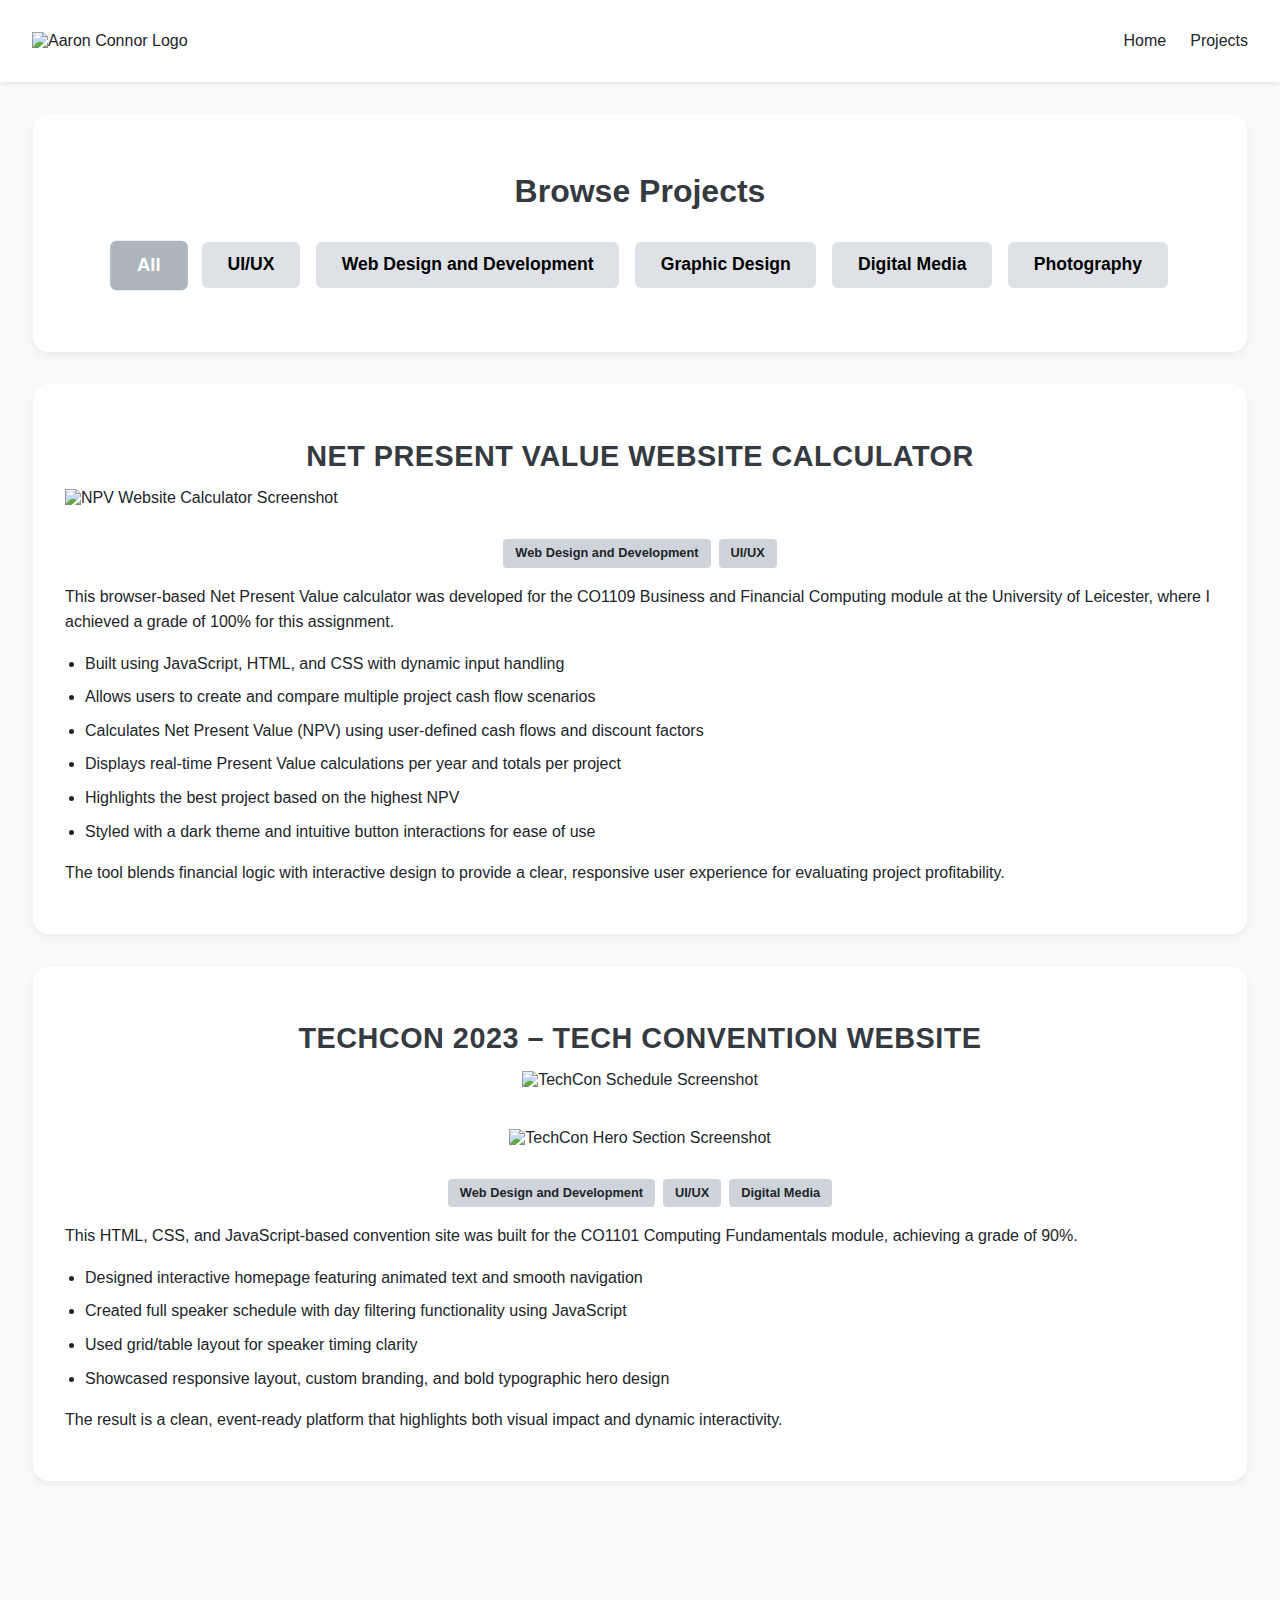
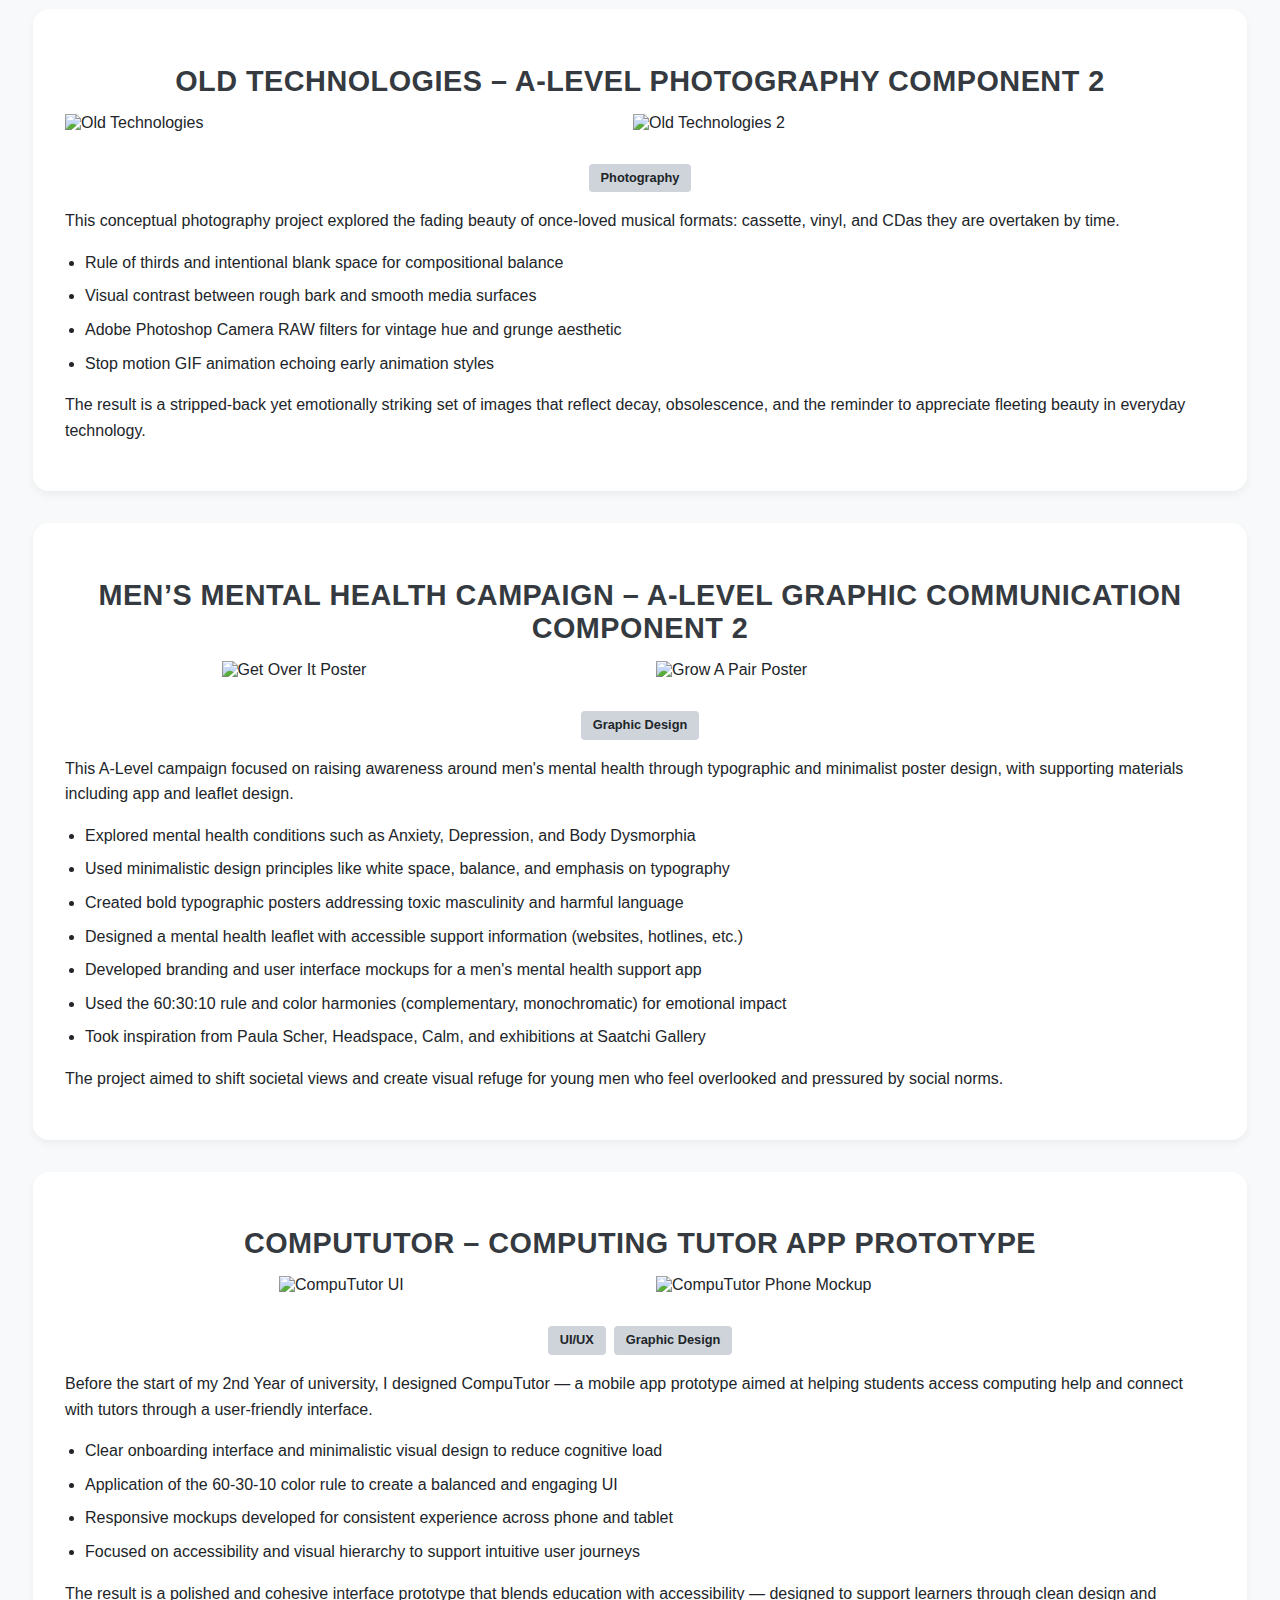
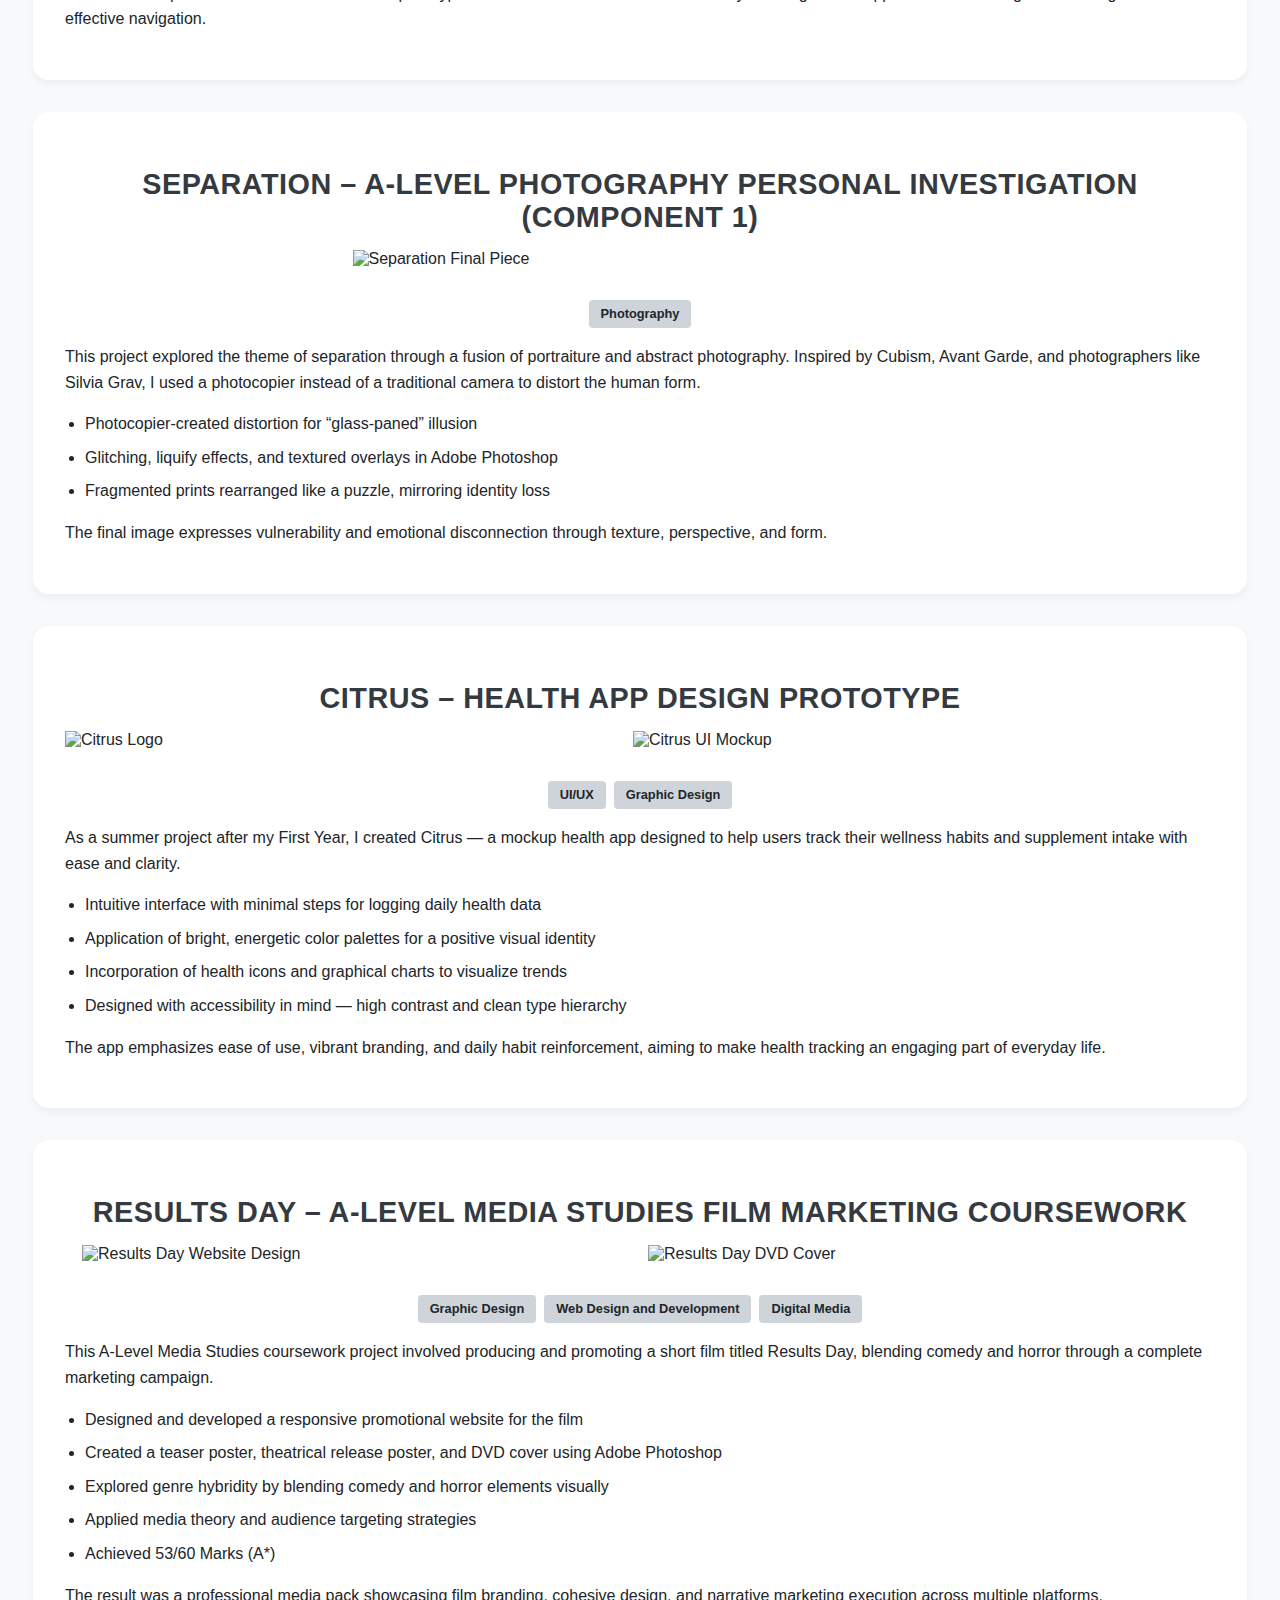
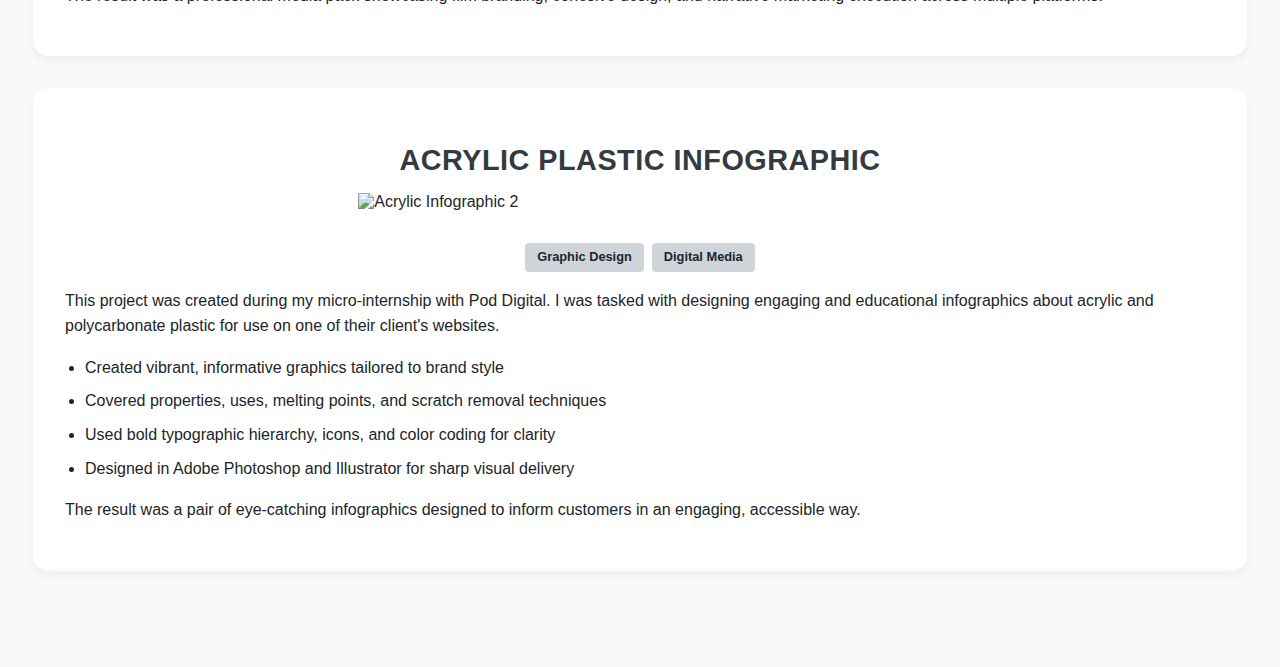
==== projects.html @ 47aaed9c "Add Portfolio Files" ====
<!DOCTYPE html>
<html lang="en">
<head>
  <meta charset="UTF-8" />
  <meta name="viewport" content="width=device-width, initial-scale=1.0"/>
  <title>Aaron Connor – Projects</title>
  <link rel="stylesheet" href="style.css" />
</head>
<body style="background-image: url('images/background.jpg'); background-size: cover; background-position: center;">
  <nav class="navbar">
    <div class="logo">
      <img src="images/AaronConnor.png" alt="Aaron Connor Logo" class="logo-img small" />
    </div>
    <ul class="nav-links">
      <li><a href="index.html">Home</a></li>
      <li><a href="projects.html">Projects</a></li>
    </ul>
  </nav>

  <!-- Filter Wrapper Box -->
<section class="section filter-box">
  <h2 class="filter-heading">Browse Projects</h2>
  <div class="filter-buttons">
    <button class="filter-btn active" data-filter="all">All</button>
    <button class="filter-btn" data-filter="uiux">UI/UX</button>
    <button class="filter-btn" data-filter="web">Web Design and Development</button>
    <button class="filter-btn" data-filter="graphic">Graphic Design</button>
    <button class="filter-btn" data-filter="digital">Digital Media</button>
    <button class="filter-btn" data-filter="photo">Photography</button>
  </div>
</section>


  <!-- Projects -->
  <div class="project-box web project-npv">
    <h2>Net Present Value Website Calculator</h2>
    <div class="project-images">
      <img src="images/NPVCalculator.png" alt="NPV Website Calculator Screenshot" class="img-left" />
    </div>
    <p class="project-tags">
      <span>Web Design and Development</span>
      <span>UI/UX</span>
    </p>
    <p>This browser-based Net Present Value calculator was developed for the CO1109 Business and Financial Computing module at the University of Leicester, where I achieved a grade of 100% for this assignment.</p>
    <ul>
      <li>Built using JavaScript, HTML, and CSS with dynamic input handling</li>
      <li>Allows users to create and compare multiple project cash flow scenarios</li>
      <li>Calculates Net Present Value (NPV) using user-defined cash flows and discount factors</li>
      <li>Displays real-time Present Value calculations per year and totals per project</li>
      <li>Highlights the best project based on the highest NPV</li>
      <li>Styled with a dark theme and intuitive button interactions for ease of use</li>
    </ul>
    <p>The tool blends financial logic with interactive design to provide a clear, responsive user experience for evaluating project profitability.</p>
  </div>

  <div class="project-box uiux web digital">
    <h2>TechCon 2023 – Tech Convention Website</h2>
    <div class="project-images project-techcon">
      <img src="images/TechConWeb.png" alt="TechCon Schedule Screenshot" />
      <img src="images/TechConWeb2.png" alt="TechCon Hero Section Screenshot" />
    </div>
    <p class="project-tags">
      <span>Web Design and Development</span>
      <span>UI/UX</span>
      <span>Digital Media</span>
    </p>
    <p>This HTML, CSS, and JavaScript-based convention site was built for the CO1101 Computing Fundamentals module, achieving a grade of 90%.</p>
    <ul>
      <li>Designed interactive homepage featuring animated text and smooth navigation</li>
      <li>Created full speaker schedule with day filtering functionality using JavaScript</li>
      <li>Used grid/table layout for speaker timing clarity</li>
      <li>Showcased responsive layout, custom branding, and bold typographic hero design</li>
    </ul>
    <p>The result is a clean, event-ready platform that highlights both visual impact and dynamic interactivity.</p>
  </div>
  
  
  <section class="section projects">
    <div class="project-box photo">
      <h2>Old Technologies – A-Level Photography Component 2</h2>
      <div class="project-images">
        <img src="images/Old Technologies.gif" alt="Old Technologies" />
        <img src="images/Old Technologies2.jpg" alt="Old Technologies 2" />
      </div>
      <p class="project-tags">
        <span>Photography</span>
      </p>
      <p>This conceptual photography project explored the fading beauty of once-loved musical formats: cassette, vinyl, and CDas they are overtaken by time.</p>
      <ul>
        <li>Rule of thirds and intentional blank space for compositional balance</li>
        <li>Visual contrast between rough bark and smooth media surfaces</li>
        <li>Adobe Photoshop Camera RAW filters for vintage hue and grunge aesthetic</li>
        <li>Stop motion GIF animation echoing early animation styles</li>
      </ul>
      <p>The result is a stripped-back yet emotionally striking set of images that reflect decay, obsolescence, and the reminder to appreciate fleeting beauty in everyday technology.</p>
    </div>

    <div class="project-box graphic">
      <h2>Men’s Mental Health Campaign – A-Level Graphic Communication Component 2</h2>
      <div class="project-images project-mentalhealth">
        <img src="images/GetOverIt.jpg" alt="Get Over It Poster" />
        <img src="images/GrowAPair.jpg" alt="Grow A Pair Poster" />
      </div>
      
      <p class="project-tags">
        <span>Graphic Design</span>
      </p>
      <p>This A-Level campaign focused on raising awareness around men's mental health through typographic and minimalist poster design, with supporting materials including app and leaflet design.</p>
      <ul>
        <li>Explored mental health conditions such as Anxiety, Depression, and Body Dysmorphia</li>
        <li>Used minimalistic design principles like white space, balance, and emphasis on typography</li>
        <li>Created bold typographic posters addressing toxic masculinity and harmful language</li>
        <li>Designed a mental health leaflet with accessible support information (websites, hotlines, etc.)</li>
        <li>Developed branding and user interface mockups for a men's mental health support app</li>
        <li>Used the 60:30:10 rule and color harmonies (complementary, monochromatic) for emotional impact</li>
        <li>Took inspiration from Paula Scher, Headspace, Calm, and exhibitions at Saatchi Gallery</li>
      </ul>
      <p>The project aimed to shift societal views and create visual refuge for young men who feel overlooked and pressured by social norms.</p>
    </div>    

    <div class="project-box uiux graphic">
      <h2>CompuTutor – Computing Tutor App Prototype</h2>
    
      <!-- Properly centered images -->
      <div class="project-images center-compututor">
        <img src="images/CompuTutor UI.jpg" alt="CompuTutor UI" />
        <img src="images/CompuTutor Phone Mockup.png" alt="CompuTutor Phone Mockup" />
      </div>
    
      <!-- Tags are correctly outside image wrapper -->
      <p class="project-tags">
        <span>UI/UX</span>
        <span>Graphic Design</span>
      </p>
    
      <p>Before the start of my 2nd Year of university, I designed CompuTutor — a mobile app prototype aimed at helping students access computing help and connect with tutors through a user-friendly interface.</p>
    
      <ul>
        <li>Clear onboarding interface and minimalistic visual design to reduce cognitive load</li>
        <li>Application of the 60-30-10 color rule to create a balanced and engaging UI</li>
        <li>Responsive mockups developed for consistent experience across phone and tablet</li>
        <li>Focused on accessibility and visual hierarchy to support intuitive user journeys</li>
      </ul>
    
      <p>The result is a polished and cohesive interface prototype that blends education with accessibility — designed to support learners through clean design and effective navigation.</p>
    </div>    
    
    
    
    <div class="project-box photo">
      <h2>Separation – A-Level Photography Personal Investigation (Component 1)</h2>
      <div class="project-images project-separation">
        <img src="images/Separation Final Piece.jpg" alt="Separation Final Piece" />
      </div>
      <p class="project-tags">
        <span>Photography</span>
      </p>
      <p>This project explored the theme of separation through a fusion of portraiture and abstract photography. Inspired by Cubism, Avant Garde, and photographers like Silvia Grav, I used a photocopier instead of a traditional camera to distort the human form.</p>
      <ul>
        <li>Photocopier-created distortion for “glass-paned” illusion</li>
        <li>Glitching, liquify effects, and textured overlays in Adobe Photoshop</li>
        <li>Fragmented prints rearranged like a puzzle, mirroring identity loss</li>
      </ul>
      <p>The final image expresses vulnerability and emotional disconnection through texture, perspective, and form.</p>
    </div>

    <div class="project-box uiux graphic project-citrus">
      <h2>Citrus – Health App Design Prototype</h2>
      <div class="project-images">
        <img src="images/Citrus Logo.jpg" alt="Citrus Logo" />
        <img src="images/Citrus UI Mockup.jpg" alt="Citrus UI Mockup" />
      </div>
      <p class="project-tags">
        <span>UI/UX</span>
        <span>Graphic Design</span>
      </p>
      <p>As a summer project after my First Year, I created Citrus — a mockup health app designed to help users track their wellness habits and supplement intake with ease and clarity.</p>
      <ul>
        <li>Intuitive interface with minimal steps for logging daily health data</li>
        <li>Application of bright, energetic color palettes for a positive visual identity</li>
        <li>Incorporation of health icons and graphical charts to visualize trends</li>
        <li>Designed with accessibility in mind — high contrast and clean type hierarchy</li>
      </ul>
      <p>The app emphasizes ease of use, vibrant branding, and daily habit reinforcement, aiming to make health tracking an engaging part of everyday life.</p>
    </div>
    <div class="project-box graphic digital web">
      <h2>Results Day – A-Level Media Studies Film Marketing Coursework</h2>
    
      <div class="project-images project-resultsday-stacked">
        <img src="images/ResultsDayWebsite.jpg" alt="Results Day Website Design" class="stacked-img" />
        <img src="images/ResultsDayDVDCover.png" alt="Results Day DVD Cover" class="stacked-img" />
      </div>
    
      <p class="project-tags">
        <span>Graphic Design</span>
        <span>Web Design and Development</span>
        <span>Digital Media</span>
      </p>
    
      <p>This A-Level Media Studies coursework project involved producing and promoting a short film titled Results Day, blending comedy and horror through a complete marketing campaign.</p>
      <ul>
        <li>Designed and developed a responsive promotional website for the film</li>
        <li>Created a teaser poster, theatrical release poster, and DVD cover using Adobe Photoshop</li>
        <li>Explored genre hybridity by blending comedy and horror elements visually</li>
        <li>Applied media theory and audience targeting strategies</li>
        <li>Achieved 53/60 Marks (A*)</li>
      </ul>
      <p>The result was a professional media pack showcasing film branding, cohesive design, and narrative marketing execution across multiple platforms.</p>
    </div>

    <div class="project-box graphic digital">
      <h2>Acrylic Plastic Infographic </h2>
      <div class="project-images project-acrylicinfographic">
        <img src="images/Infographic2.jpg" alt="Acrylic Infographic 2" />
      </div>
      <p class="project-tags">
        <span>Graphic Design</span>
        <span>Digital Media</span>
      </p>
      <p>This project was created during my micro-internship with Pod Digital. I was tasked with designing engaging and educational infographics about acrylic and polycarbonate plastic for use on one of their client's websites.</p>
      <ul>
        <li>Created vibrant, informative graphics tailored to brand style</li>
        <li>Covered properties, uses, melting points, and scratch removal techniques</li>
        <li>Used bold typographic hierarchy, icons, and color coding for clarity</li>
        <li>Designed in Adobe Photoshop and Illustrator for sharp visual delivery</li>
      </ul>
      <p>The result was a pair of eye-catching infographics designed to inform customers in an engaging, accessible way.</p>
    </div>
    
    
    
        
    

  <script>
    const buttons = document.querySelectorAll(".filter-btn");
    const projects = document.querySelectorAll(".project-box");

    buttons.forEach(btn => {
      btn.addEventListener("click", () => {
        const filter = btn.dataset.filter;

        buttons.forEach(b => b.classList.remove("active"));
        btn.classList.add("active");

        projects.forEach(proj => {
          if (filter === "all" || proj.classList.contains(filter)) {
            proj.style.display = "block";
          } else {
            proj.style.display = "none";
          }
        });
      });
    });
  </script>
</body>
</html>
---- style.css ----
/* ========================
   Global & Navbar Styling
======================== */
body {
  margin: 0;
  font-family: Arial, sans-serif;
  color: #212529;
  background-color: #F8F9FA;
  background-repeat: no-repeat;
  background-size: cover;
  background-attachment: fixed;
}

.navbar {
  display: flex;
  justify-content: space-between;
  align-items: center;
  padding: 1rem 2rem;
  background: #ffffff;
  box-shadow: 0 1px 5px rgba(0, 0, 0, 0.1);
}

.logo-img.small {
  height: 25px;
  width: auto;
}

.nav-links {
  list-style: none;
  display: flex;
  gap: 1.5rem;
}

.nav-links a {
  text-decoration: none;
  color: #212529;
  font-weight: 500;
}

.nav-links .linkedin-button.nav-btn {
  background-color: #0077b5;
  color: #fff;
  padding: 0.3rem 0.75rem;
  border-radius: 6px;
  font-size: 0.9rem;
  transition: background-color 0.3s;
}

.nav-links .linkedin-button.nav-btn:hover {
  background-color: #005983;
}

/* ========================
   Intro Section
======================== */
.section {
  padding: 4rem 2rem;
}

.intro-wrapper {
  display: flex;
  justify-content: center;
  align-items: center;
  padding: 2rem;
}

.intro-box {
  background-color: rgba(255, 255, 255, 0.95);
  padding: 2rem;
  border-radius: 1rem;
  max-width: 1100px;
  width: 100%;
  box-shadow: 0 4px 8px rgba(0, 0, 0, 0.1);
}

.intro-grid {
  display: flex;
  flex-wrap: wrap;
  gap: 2rem;
  align-items: flex-start;
  justify-content: space-between;
  text-align: left;
}

.intro-text {
  flex: 1 1 40%;
  align-self: flex-start;
}

.intro-text.left-align {
  text-align: left;
}

.name-highlight {
  font-size: 3.5rem;
  font-weight: 800;
  color: #343A40;
  margin-top: 0;
  margin-bottom: 0.5rem;
}

.tagline {
  font-size: 1rem;
  color: #495057;
  font-weight: 500;
}

.intro-photo {
  flex: 1 1 45%;
  text-align: center;
}

.profile-pic.large {
  width: 150px;
  height: 150px;
  border-radius: 50%;
  object-fit: cover;
  border: 4px solid #343A40;
  margin-bottom: 1rem;
}

.intro-photo h3 {
  font-size: 1.5rem;
  margin: 1rem 0 0.5rem;
  color: #212529;
}

.intro-photo p {
  font-size: 1rem;
  line-height: 1.6;
  color: #212529;
}

.linkedin-button {
  display: inline-block;
  margin-top: 1rem;
  background-color: #0077b5;
  color: #fff;
  padding: 0.5rem 1.25rem;
  text-decoration: none;
  border-radius: 6px;
  font-weight: bold;
  transition: background-color 0.3s;
}

.linkedin-button:hover {
  background-color: #005983;
}

/* ========================
   Expertise Section
======================== */
.expertise h3 {
  font-size: 2rem;
  font-weight: 700;
  margin-bottom: 2.5rem;
  color: #343A40;
  text-align: center;
}

.expertise-grid.static {
  display: flex;
  flex-wrap: wrap;
  justify-content: center;
  gap: 1.5rem;
}

.expertise-card {
  background-color: #E9ECEF;
  padding: 1.5rem 2rem;
  border-radius: 1rem;
  text-align: center;
  width: 260px;
  box-shadow: 0 4px 8px rgba(33, 37, 41, 0.05);
  transition: transform 0.3s ease, box-shadow 0.3s ease;
}

.expertise-card:hover {
  transform: translateY(-5px);
  box-shadow: 0 8px 16px rgba(33, 37, 41, 0.12);
}

.expertise-card h4 {
  font-size: 1.3rem;
  font-weight: 700;
  margin-bottom: 0.75rem;
  color: #212529;
}

.expertise-card p {
  font-size: 0.95rem;
  color: #495057;
  line-height: 1.5;
}

/* ========================
   Projects + Filters
======================== */
.filter-buttons {
  display: flex;
  justify-content: center; /* center horizontally */
  align-items: center;
  flex-wrap: wrap;
  gap: 1rem;
  margin: 2rem auto; /* center with margin */
  text-align: center;
}

.filter-btn {
  background-color: #DEE2E6;
  border: none;
  padding: 0.8rem 1.6rem;     /* increased padding for larger buttons */
  border-radius: 6px;
  font-weight: 700;           /* made bolder */
  font-size: 1.1rem;          /* made text larger */
  cursor: pointer;
  transition: background-color 0.3s ease, transform 0.2s ease;
}

.filter-btn:hover,
.filter-btn.active {
  background-color: #ADB5BD;
  color: white;
  transform: scale(1.05);    /* optional: slight zoom on hover */
}

.project-box {
  background: rgba(255, 255, 255, 0.95);
  padding: 2rem;
  border-radius: 1rem;
  margin-bottom: 3rem;
  box-shadow: 0 4px 8px rgba(0, 0, 0, 0.05);
}

.project-box h2 {
  font-size: 1.5rem;
  margin-bottom: 1rem;
  color: #343A40;
}

.project-images {
  display: flex;
  flex-wrap: wrap;
  gap: 1rem;
  margin-bottom: 1rem;
}

.project-images img {
  max-width: 100%;
  width: 48%;
  height: auto;
  border-radius: 0.5rem;
  object-fit: cover;
}

.project-box p,
.project-box ul {
  font-size: 1rem;
  line-height: 1.6;
  color: #212529;
}

.project-box ul {
  padding-left: 1.25rem;
}

.project-box ul li {
  margin-bottom: 0.5rem;
}

.project-tags {
  margin-top: 1rem;
  display: flex;
  gap: 0.5rem;
  flex-wrap: wrap;
}

.project-tags span {
  background-color: #CED4DA;
  color: #212529;
  padding: 0.25rem 0.75rem;
  font-size: 0.8rem;
  border-radius: 4px;
  font-weight: 600;
}

/* ========================
   Project-Specific Image Layouts
======================== */

.project-box {
  background: rgba(255, 255, 255, 0.95);
  padding: 2rem;
  border-radius: 1rem;
  margin: 2rem auto;
  max-width: 1150px; /* slightly wider than index */
  box-shadow: 0 4px 8px rgba(0, 0, 0, 0.05);
}

.project-box h2 {
  font-size: 1.8rem;
  margin-bottom: 1rem;
  color: #343A40;
  text-transform: uppercase;
  font-weight: 800;
  letter-spacing: 0.5px;
}

.project-images img {
  border-radius: 0;
  object-fit: cover;
  margin-bottom: 1rem;
  transition: transform 0.3s ease;
}

.project-images img:hover {
  transform: scale(1.02);
}

.project-oldtech img {
  width: 48%;
  max-height: 200px;
}

.project-compututor img {
  width: 30%;
  max-height: 700px;
}

.project-separation img {
  width: 60%;
  max-height: 320px;
  display: block;
  margin: 0 auto;
}

.project-citrus img {
  width: 48%;
  max-height: 320px;
}

/* Responsive adjustments */
@media (max-width: 768px) {
  .project-oldtech img,
  .project-compututor img,
  .project-citrus img {
    width: 100%;
    max-height: none;
  }

  .project-separation img {
    width: 90%;
  }
}
.website-img {
  width: 32%;
  max-height: 240px;
  object-fit: cover;
}
.project-mentalhealth img {
  width: 35%;
  max-height: 650px;
}
.project-npv img {
  width:150%;
  max-height: 650px;
  object-fit: contain;
}
.project-separation {
  display: flex;
  flex-direction: column;
  align-items: center;
  justify-content: center;
}

.project-separation img {
  width: 50%;
  max-height: 500px;
  object-fit: cover;
  border-radius: 0rem;
  margin: 0 auto 1rem auto;
  display: block;
}

.project-techcon {
  display: flex;
  flex-direction: column;
  align-items: center;
  gap: 1.5rem;
  text-align: center;
}

.project-techcon img {
  max-width: 100%;
  width: auto;
  max-height: 320px;
  object-fit: contain;
  border-radius: 0rem;
  transition: transform 0.3s ease;
}

.project-techcon img:hover {
  transform: scale(1.02);
}
.project-mentalhealth {
  display: flex;
  justify-content: center;
  gap: 2rem;
  flex-wrap: wrap;
  margin-bottom: 1rem;
}

.project-mentalhealth img {
  width: 35%;
  max-height: 650px;
  object-fit: cover;
  border-radius: 0;
  transition: transform 0.3s ease;
}

.project-mentalhealth img:hover {
  transform: scale(1.02);
}
.project-compututor {
  display: flex;
  justify-content: center;
  gap: 2rem;
  flex-wrap: wrap;
  margin-bottom: 1rem;
}

.project-compututor img {
  width: 30%;
  max-height: 700px;
  object-fit: cover;
  border-radius: 0;
  transition: transform 0.3s ease;
}

.project-compututor img:hover {
  transform: scale(1.02);
}
.project-tags {
  display: flex;
  gap: 0.5rem;
  flex-wrap: wrap;
  margin-top: 1rem;
  justify-content: center;
}
.project-images.center-images {
  display: flex;
  justify-content: center;
  flex-wrap: wrap;
  gap: 1rem;
}
.center-compututor {
  display: flex;
  justify-content: center;
  align-items: flex-start;
  gap: 2rem;
  flex-wrap: wrap;
  margin-bottom: 1rem;
}

.center-compututor img {
  width: 30%;
  max-height: 700px;
  object-fit: cover;
  border-radius: 0;
  transition: transform 0.3s ease;
}

.center-compututor img:hover {
  transform: scale(1.02);
}
h2 {
  text-align: center;
  .project-resultsday-split {
    display: flex;
    justify-content: center;
    align-items: flex-start;
    flex-wrap: wrap;
    gap: 2rem;
    margin-bottom: 2rem;
  }
  
  .project-resultsday-final {
    display: flex;
    justify-content: center;
    align-items: flex-start;
    gap: 2rem;
    flex-wrap: wrap;
    margin-bottom: 2rem;
  }
  
  .project-resultsday-final .left-wrapper {
    display: flex;
    flex-direction: column;
    gap: 1rem;
    max-width: 500px;
  }
  
  .project-resultsday-final .right-wrapper img {
    max-width: 320px;
    height: auto;
  }
  
  .project-resultsday-final img {
    width: 100%;
    height: auto;
    object-fit: cover;
    border-radius: 0;
    transition: transform 0.3s ease;
  }
  
  .project-resultsday-final img:hover {
    transform: scale(1.02);
  }
  
  @media (max-width: 768px) {
    .project-resultsday-final {
      flex-direction: column;
      align-items: center;
    }
  
    .project-resultsday-final .left-wrapper,
    .project-resultsday-final .right-wrapper img {
      max-width: 90%;
    }
  }
}  
.project-resultsday-stacked {
  display: flex;
  justify-content: center;
  align-items: flex-start;
  flex-wrap: wrap;
  gap: 1rem;
  margin-bottom: 1rem;
}

.project-resultsday-stacked img {
  width: 100%;
  max-width: 550px;   /* Adjust this to make it smaller or larger */
  height: auto;
  object-fit: contain;
  border-radius: 0;
  transition: transform 0.3s ease;
}

.project-resultsday-stacked img:hover {
  transform: scale(1.02);
}

@media (max-width: 768px) {
  .project-resultsday-stacked img {
    max-width: 100%;
  }
}
.project-acrylicinfographic {
  display: flex;
  justify-content: center;
  gap: 2rem;
  flex-wrap: wrap;
  margin-bottom: 1rem;
}

.project-acrylicinfographic img {
  width: 48%;
  max-height: 500px;
  object-fit: contain;
  border-radius: 0;
  transition: transform 0.3s ease;
}

.project-acrylicinfographic img:hover {
  transform: scale(1.02);
}
.project-acrylicinfographic {
  display: flex;
  justify-content: center;
  align-items: flex-start;
  gap: 1.5rem;
  flex-wrap: nowrap; /* prevent stacking and whitespace */
  margin-bottom: 1rem;
}
.project-acrylicinfographic {
  display: flex;
  justify-content: center;
  align-items: flex-start;
  gap: 0.5rem; /* Tighten the space between them */
  flex-wrap: wrap;
  margin-bottom: 1rem;
}

.project-acrylicinfographic img {
  width: 49%; /* Slightly wider to fill space without wrapping */
  max-height: 600px;
  object-fit: contain;
  border-radius: 0;
  transition: transform 0.3s ease;
}
.filter-heading {
  text-align: center;
  font-size: 1.8rem;
  font-weight: 800;
  margin-bottom: 1rem;
  color: #343A40;
}
/* White box around filter heading + buttons */
.filter-box {
  background: rgba(255, 255, 255, 0.95);
  padding: 2rem;
  border-radius: 1rem;
  margin: 2rem auto;
  max-width: 1150px;
  box-shadow: 0 4px 8px rgba(0, 0, 0, 0.05);
  text-align: center;
}

.filter-heading {
  font-size: 2rem;
  font-weight: 800;
  color: #343A40;
  margin-bottom: 1.5rem;
}
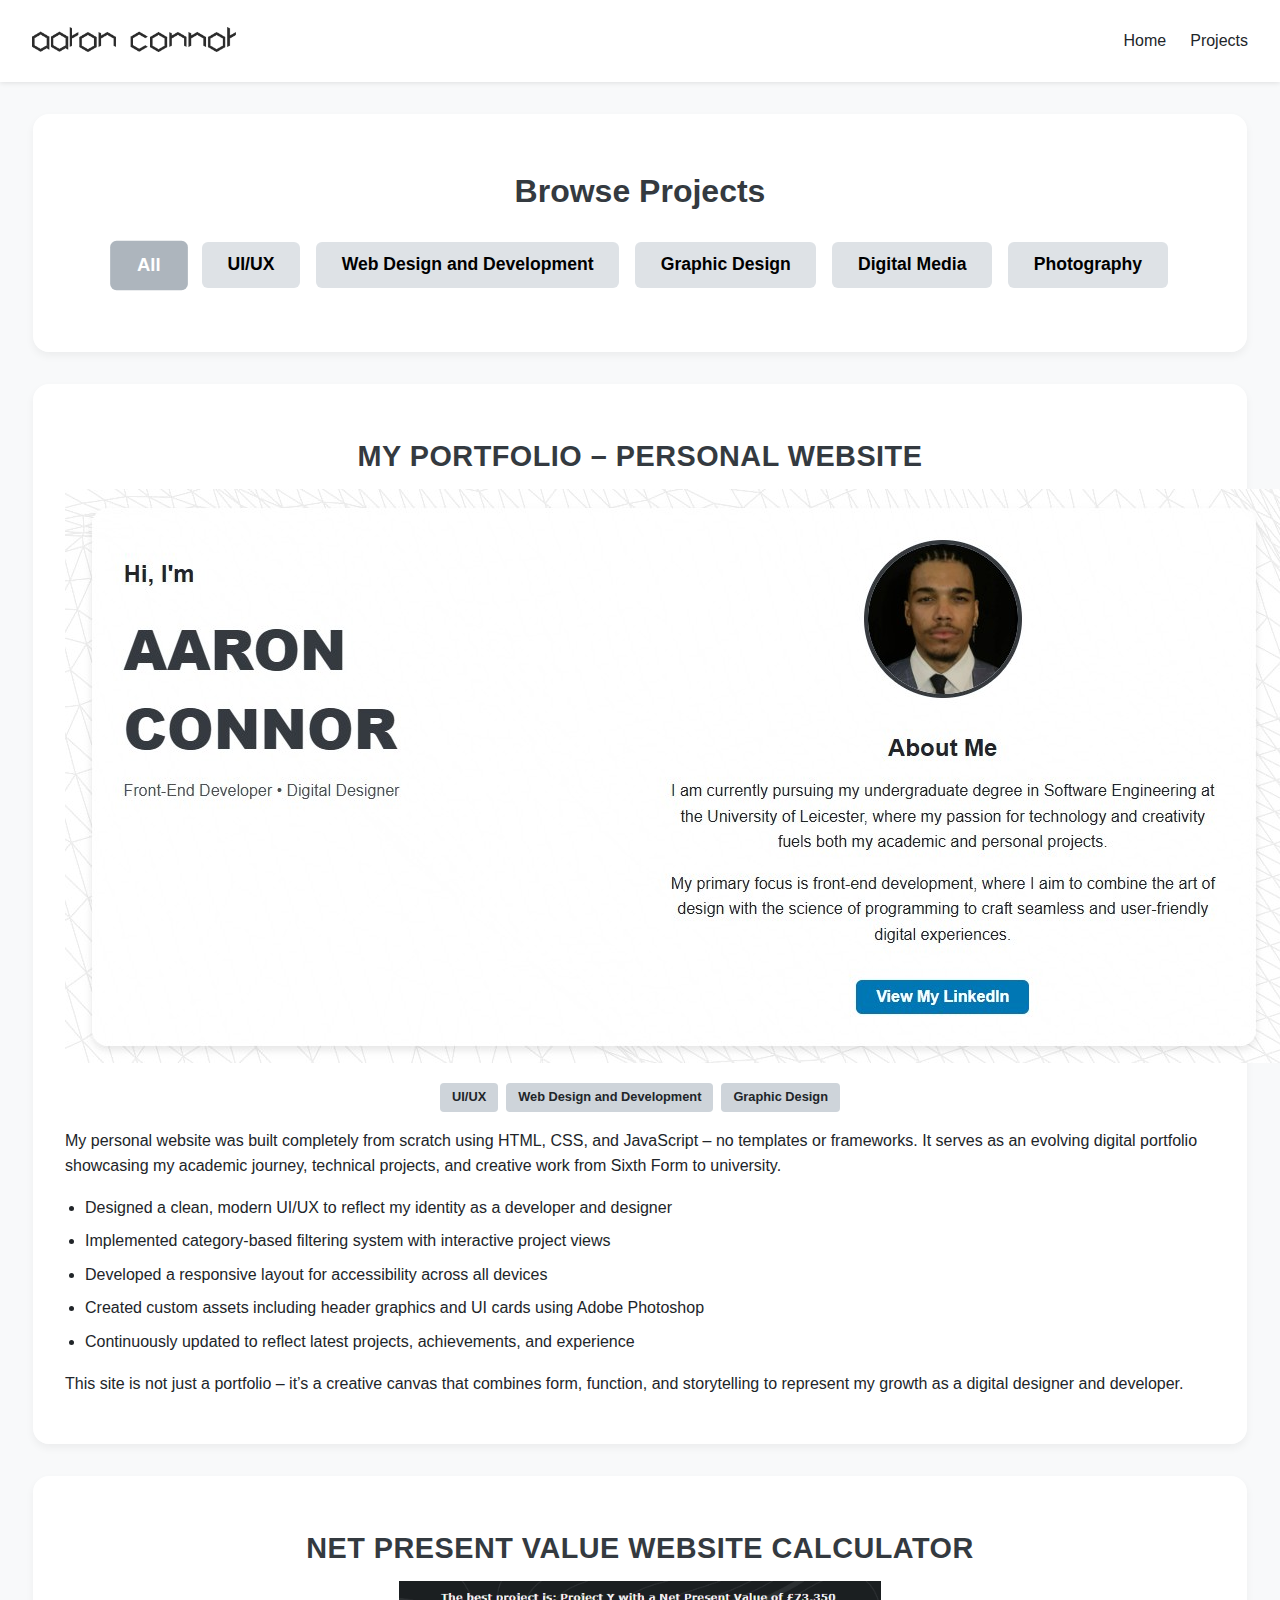
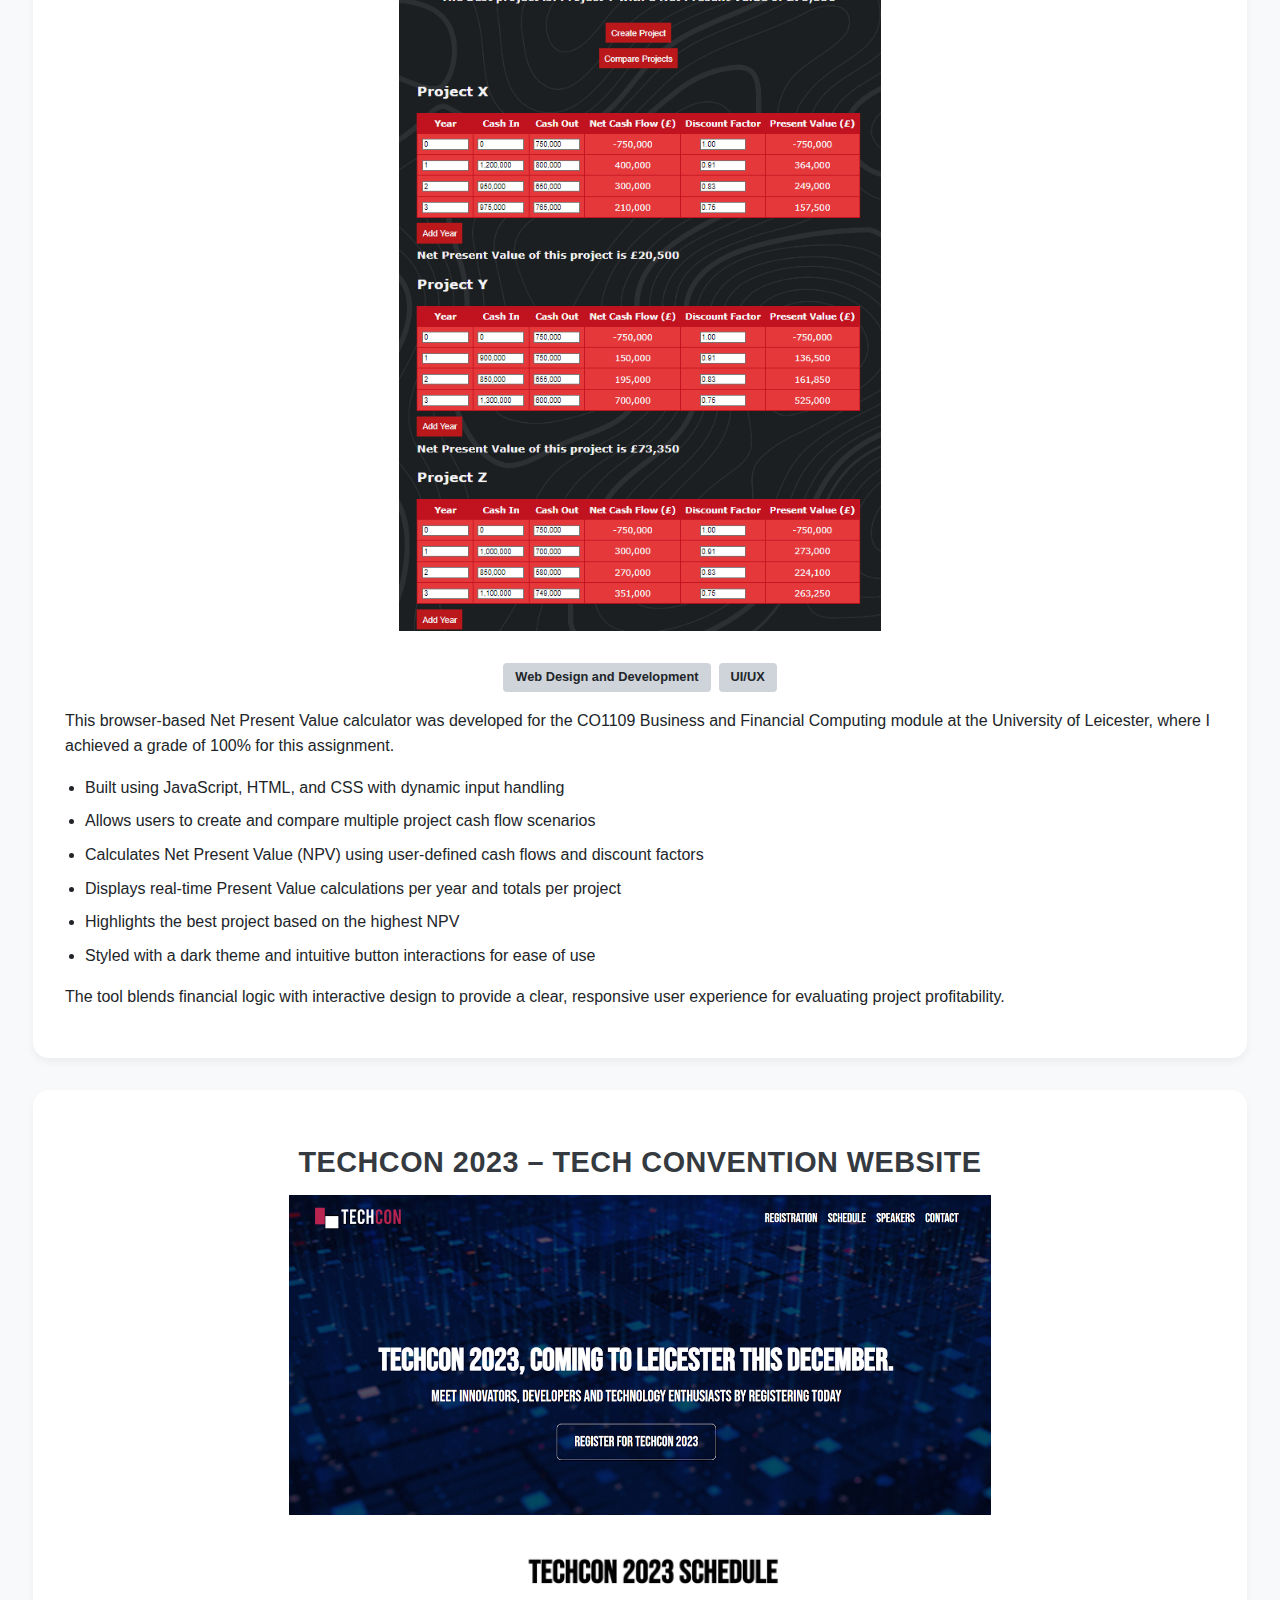
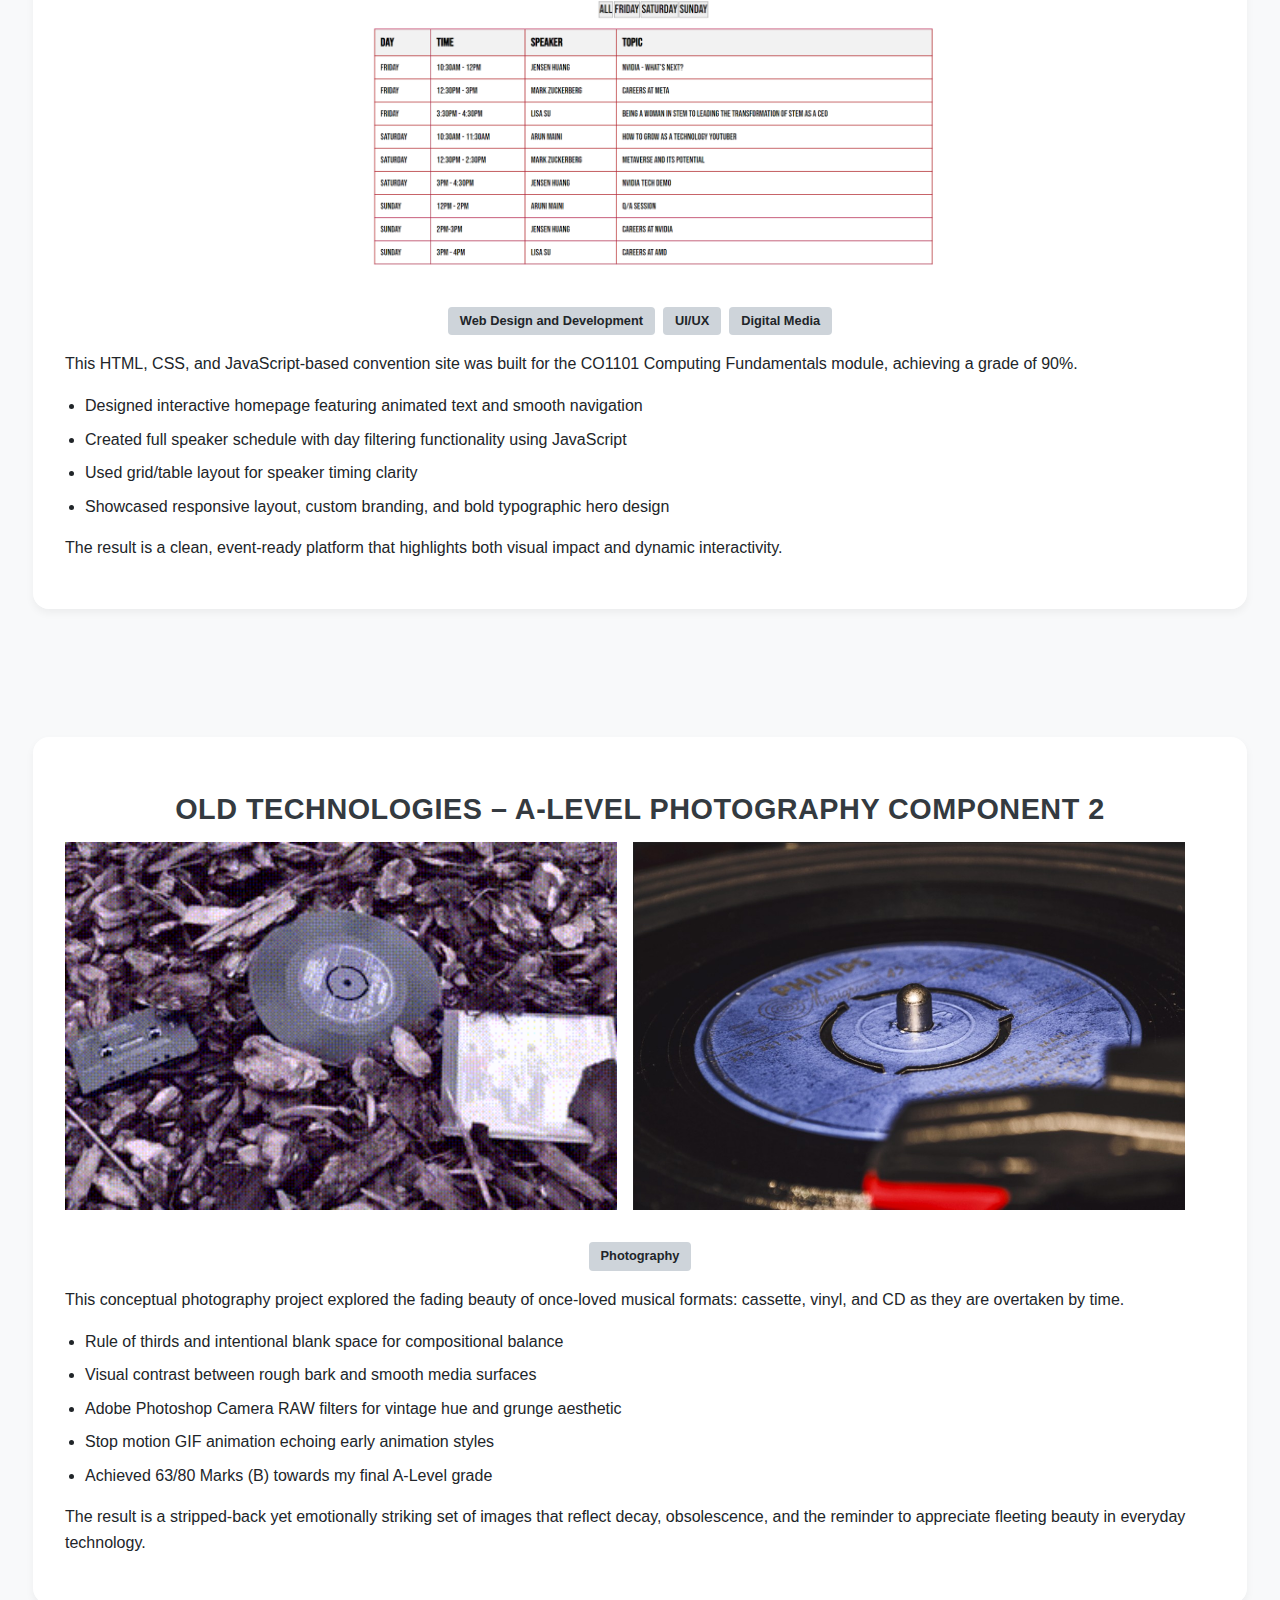
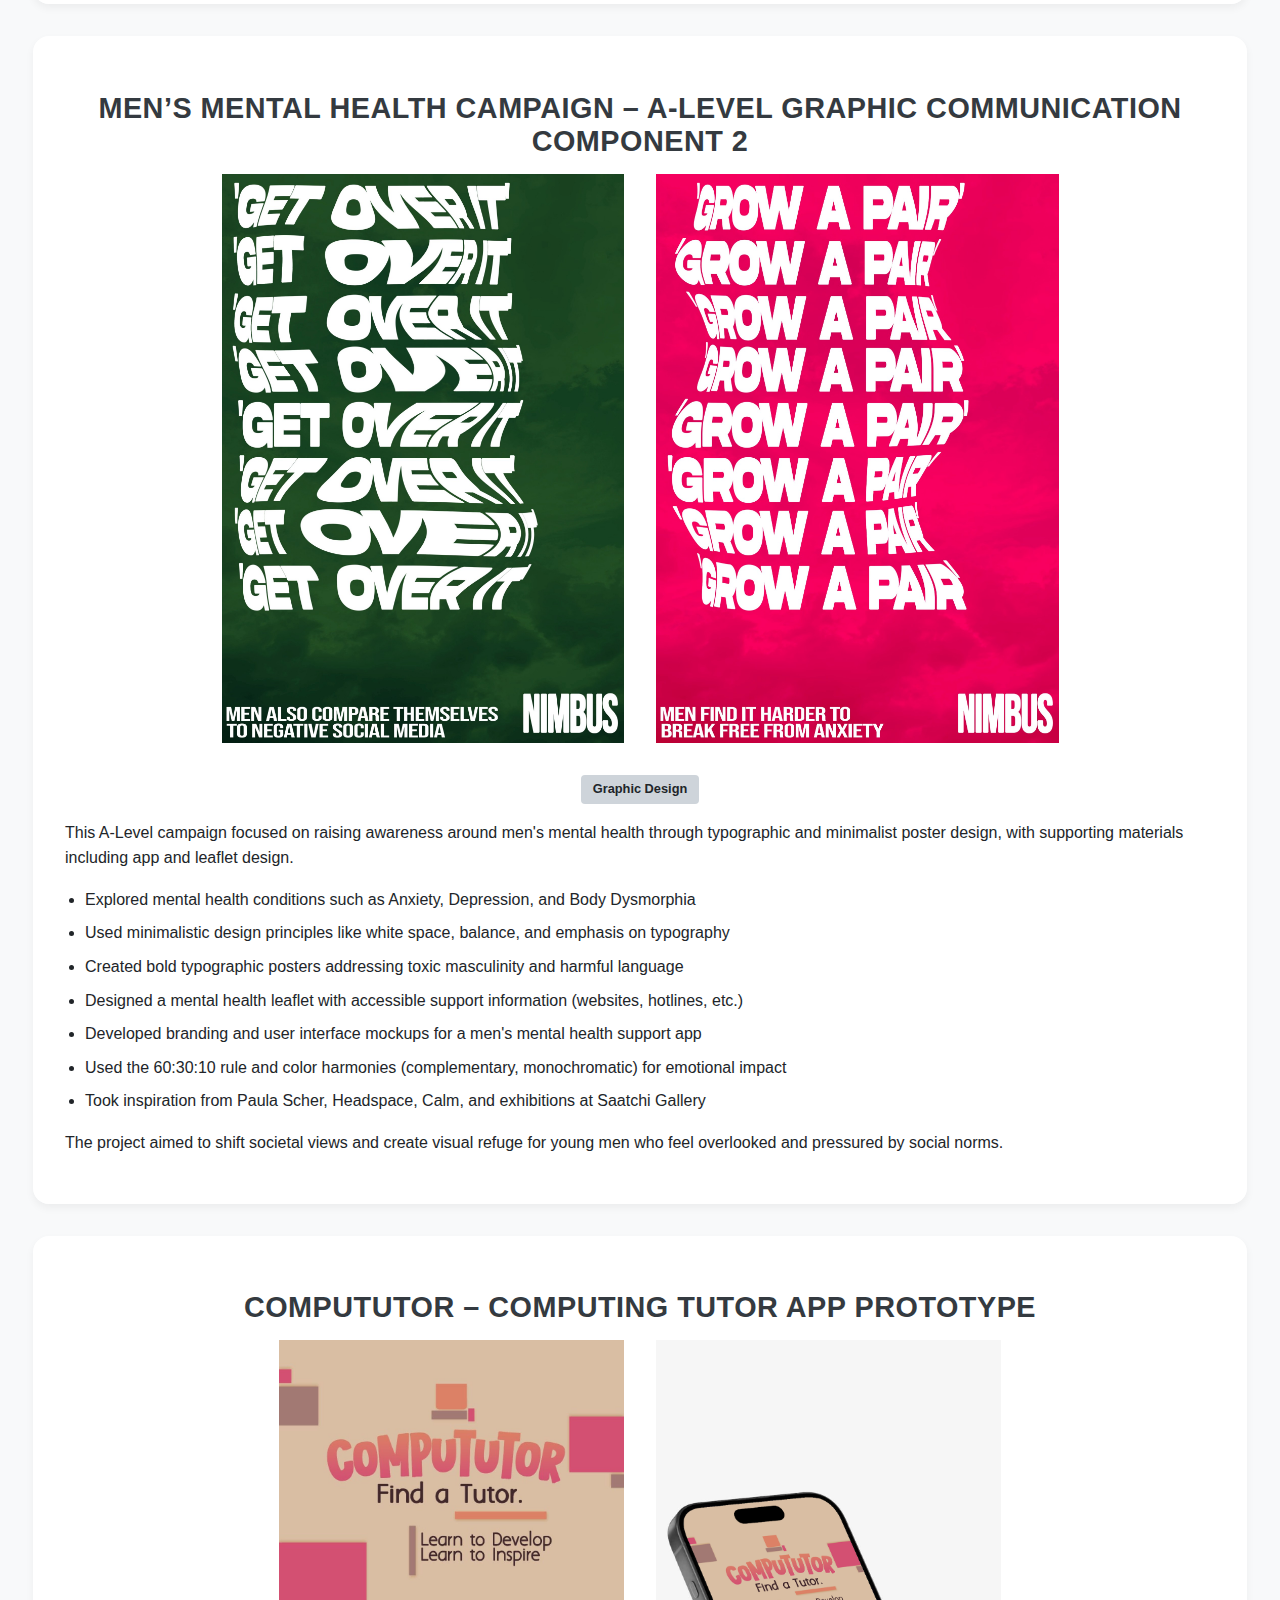
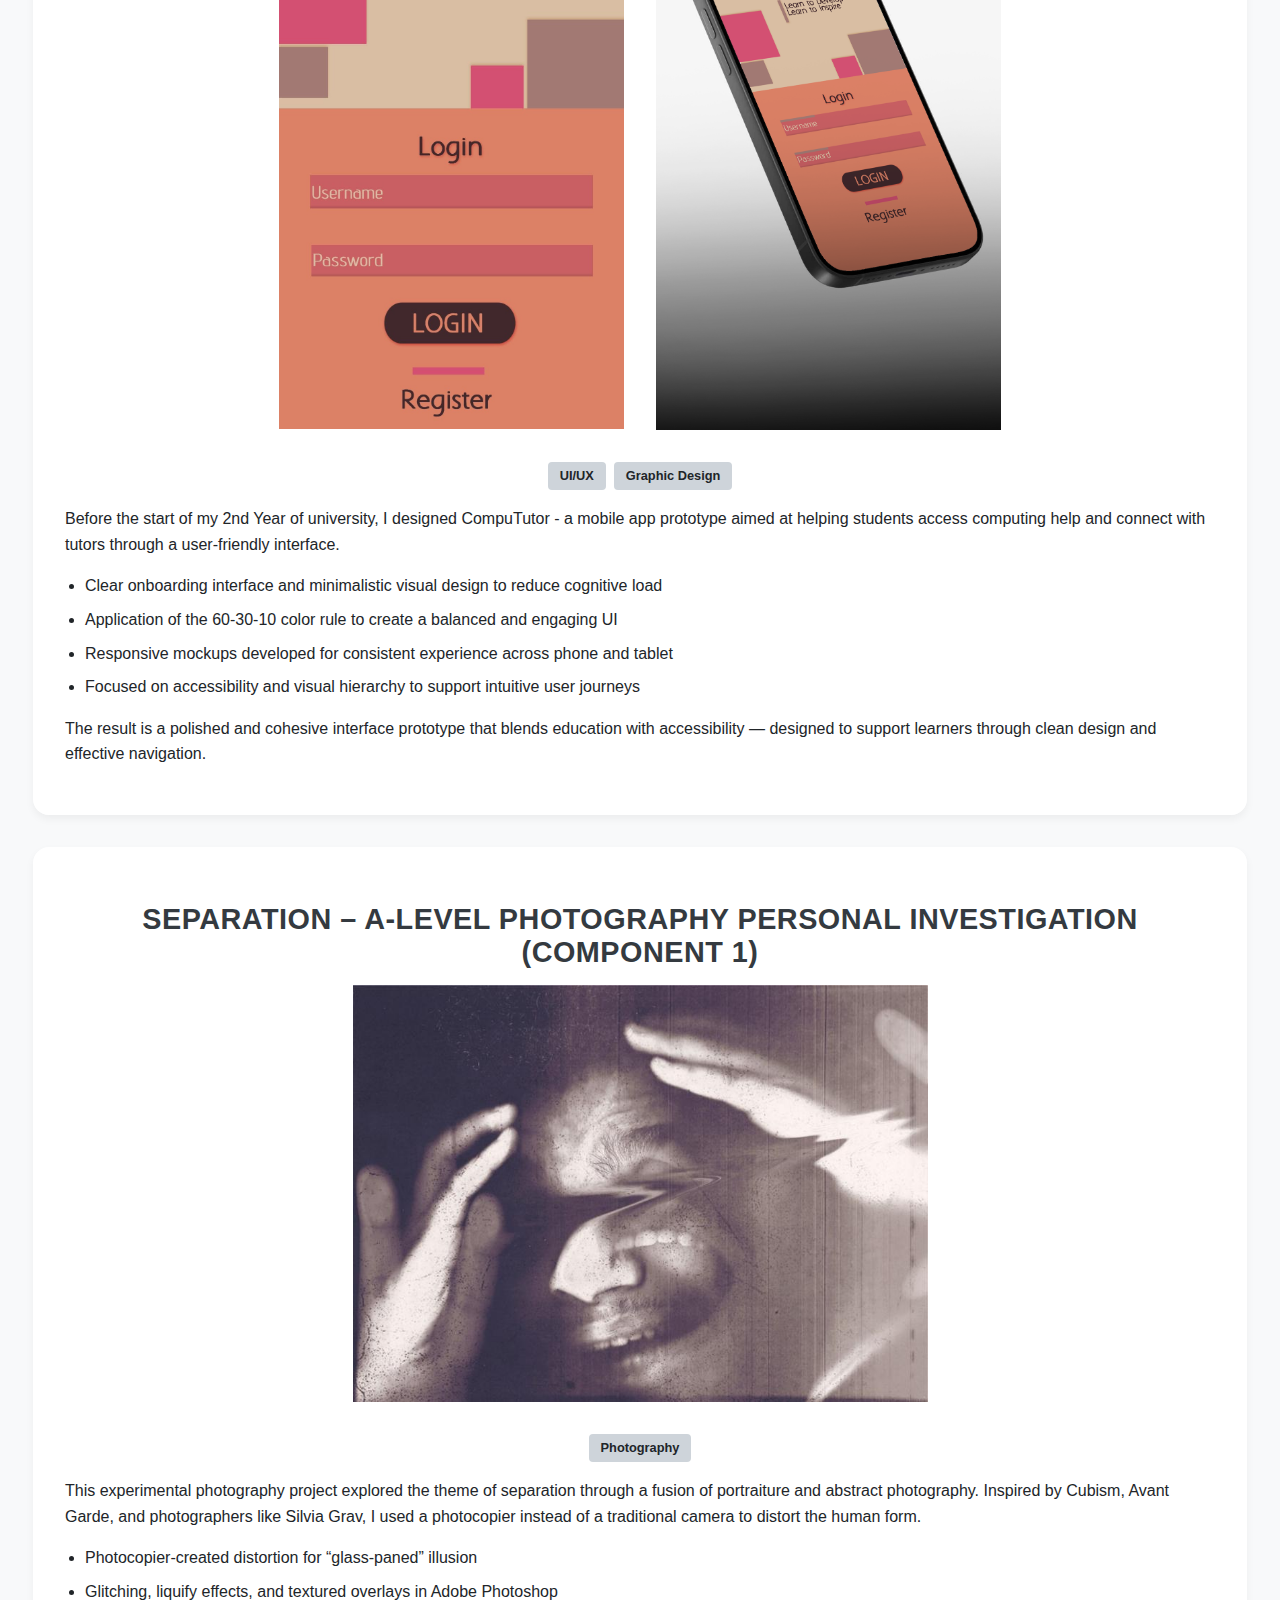
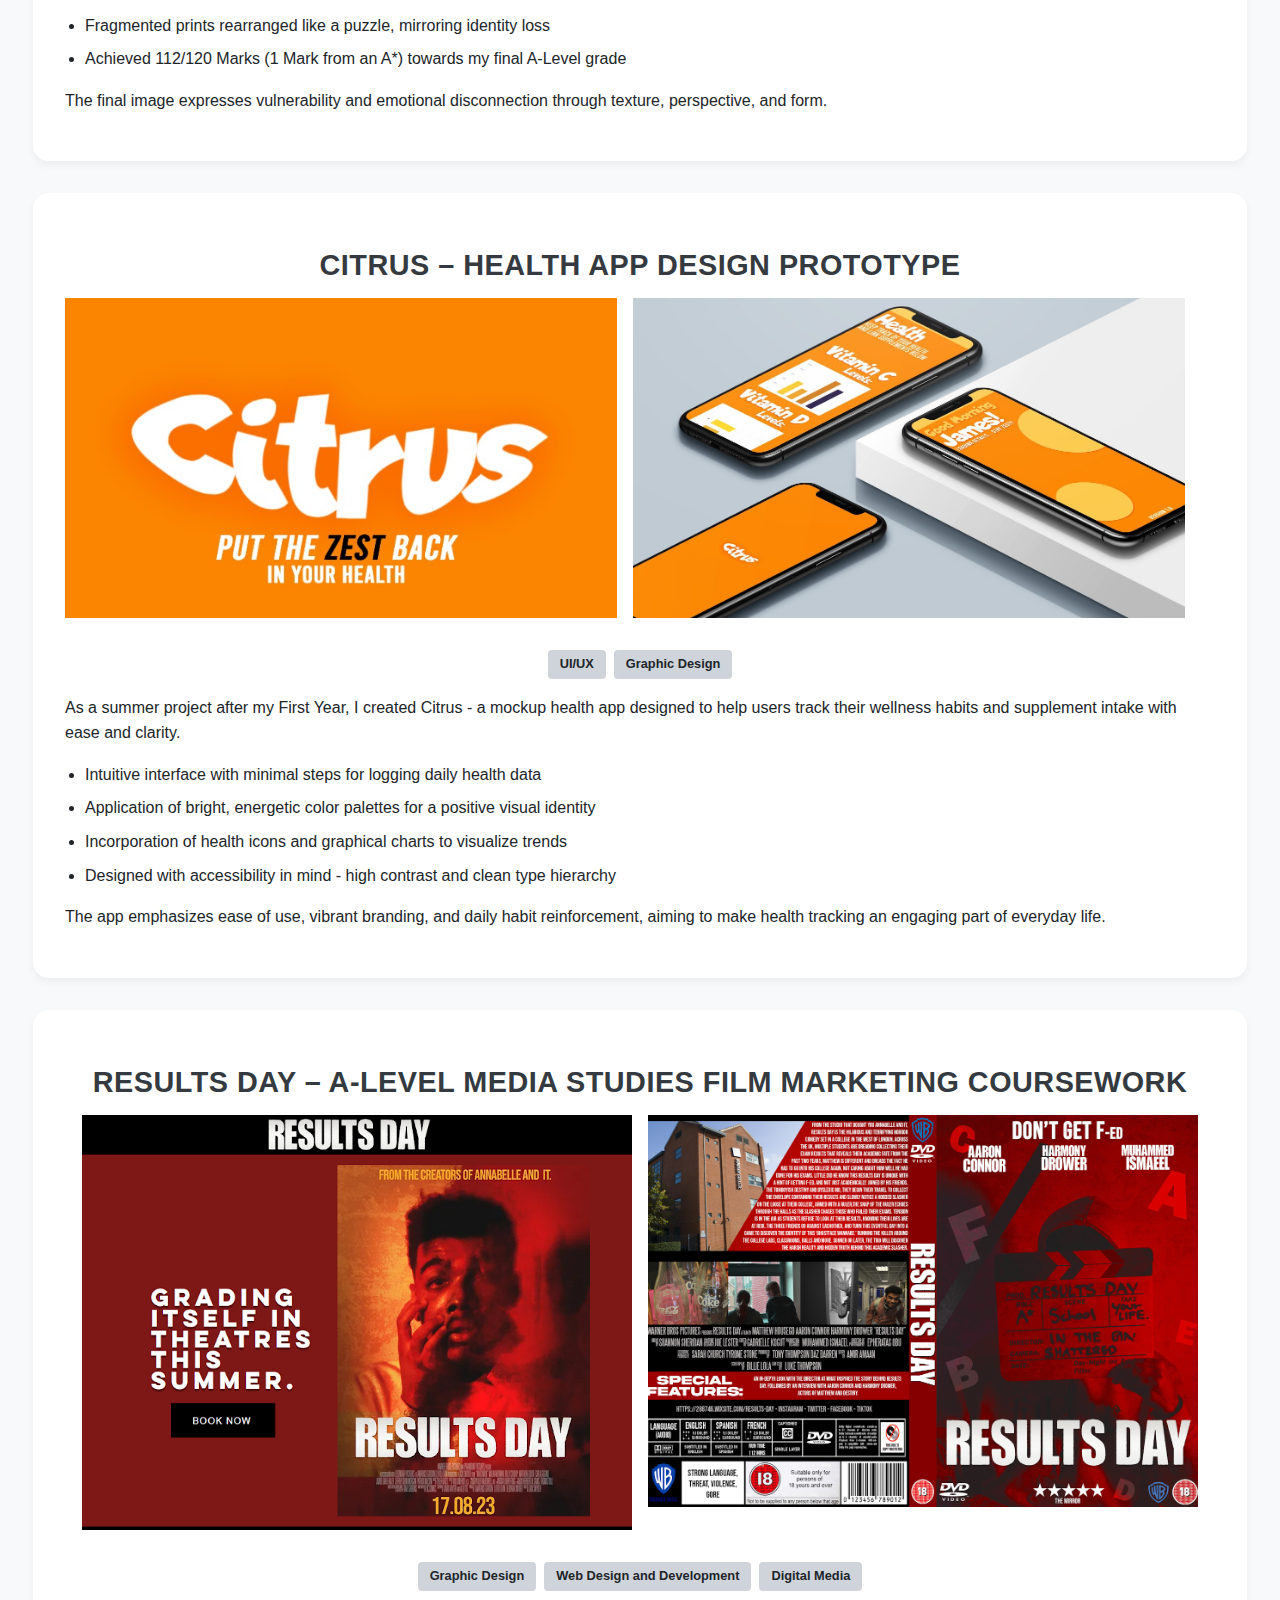
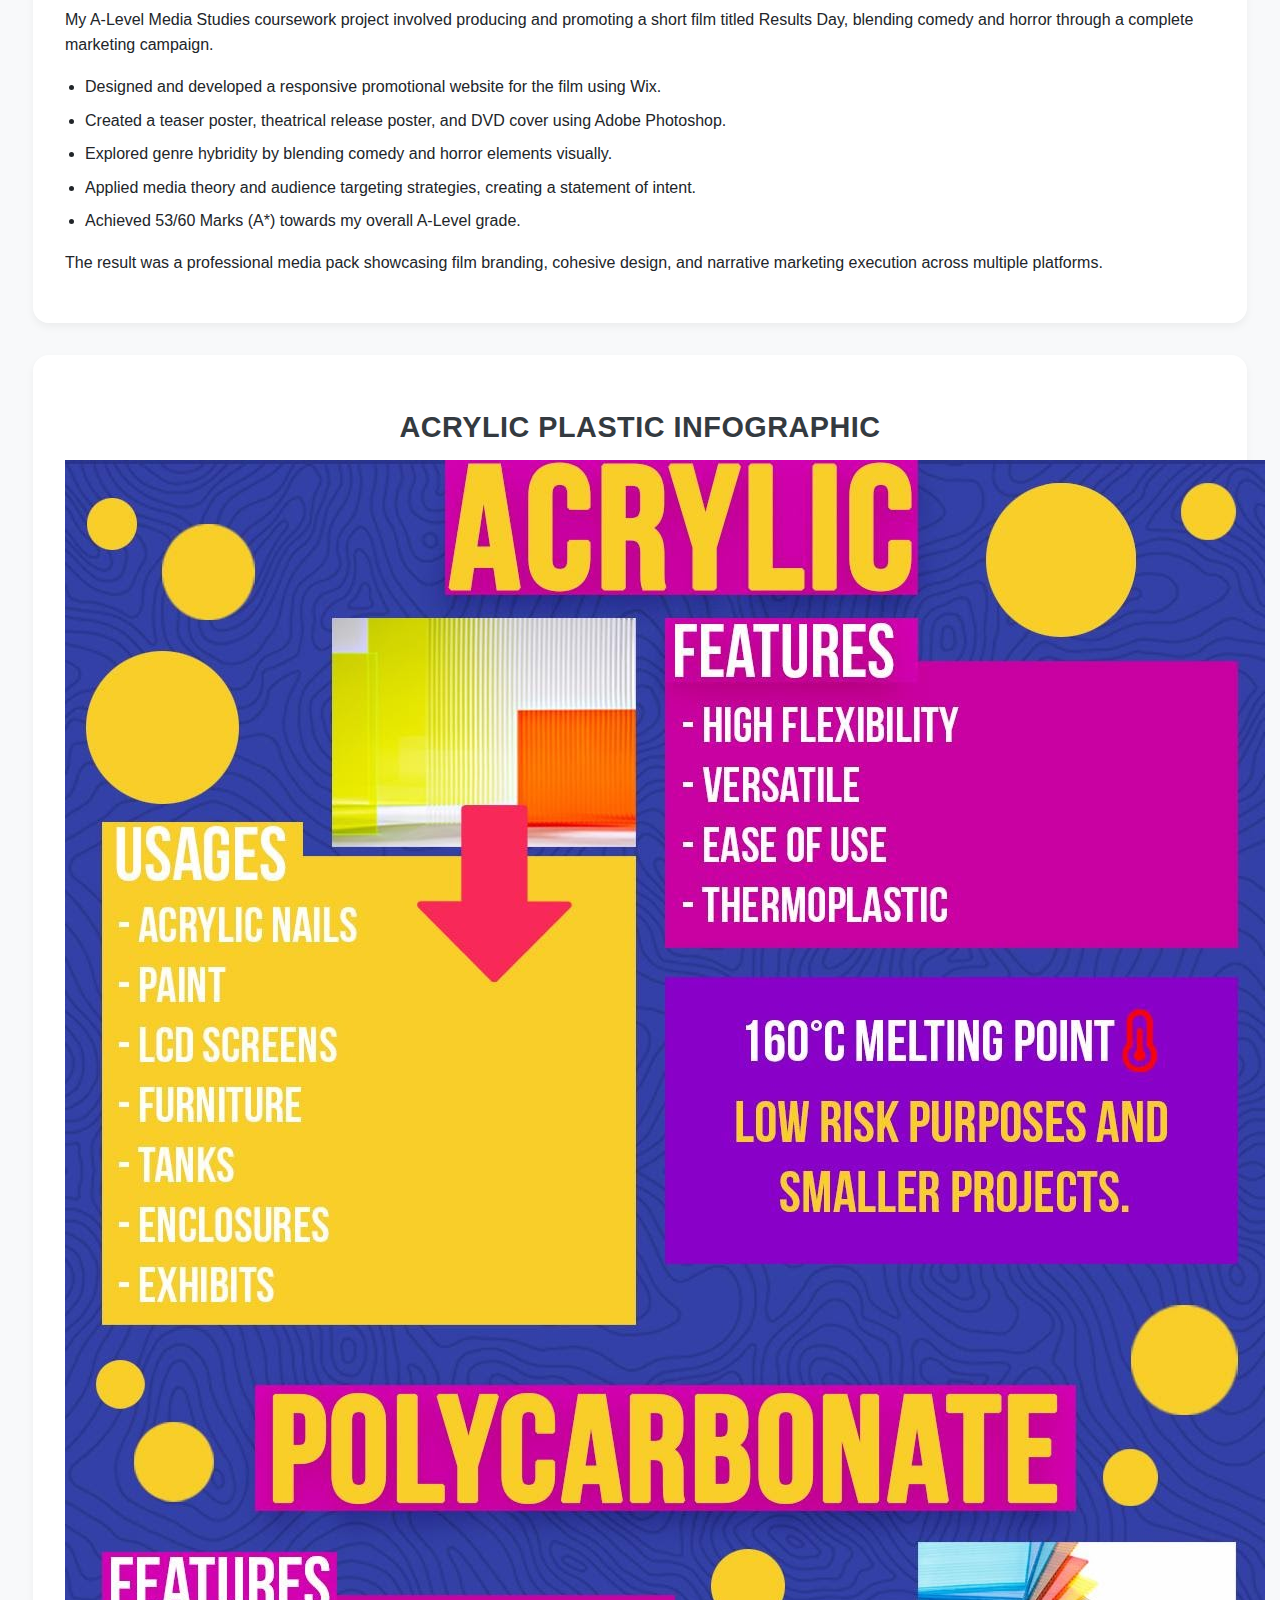
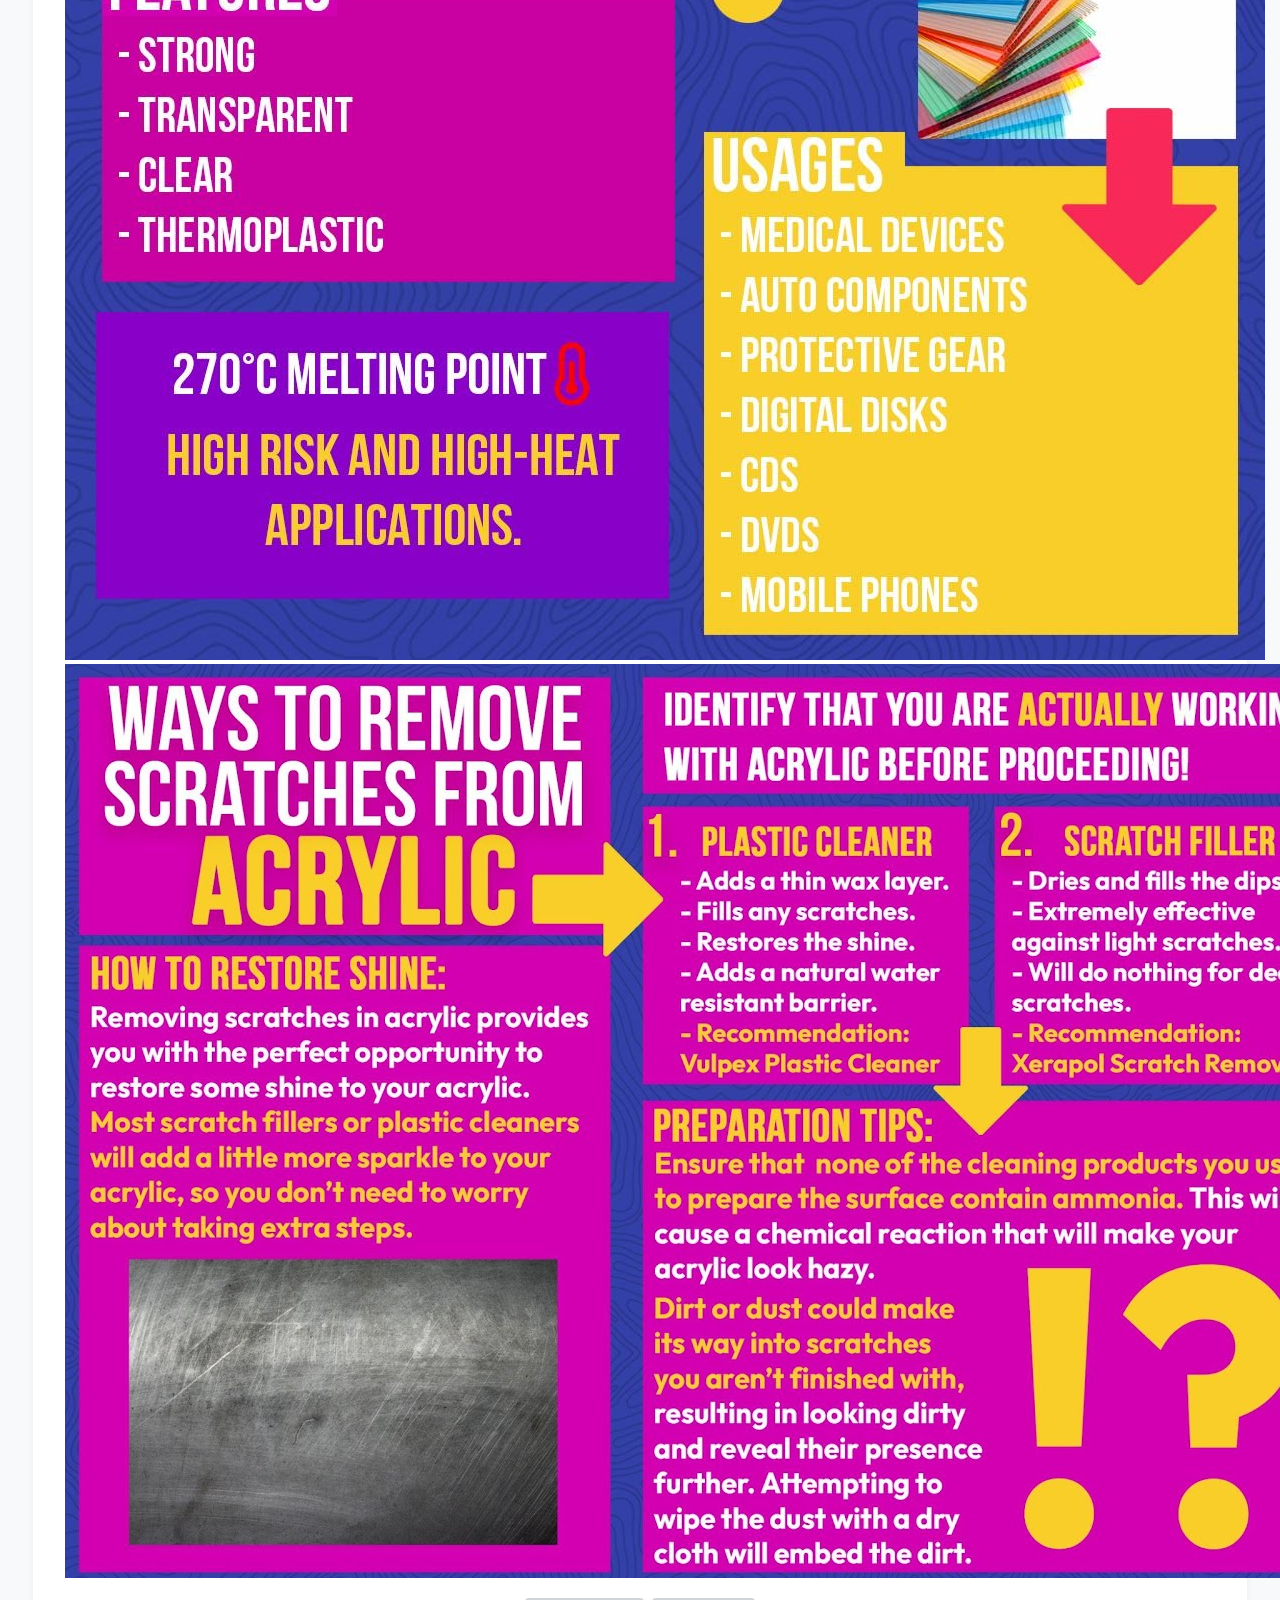
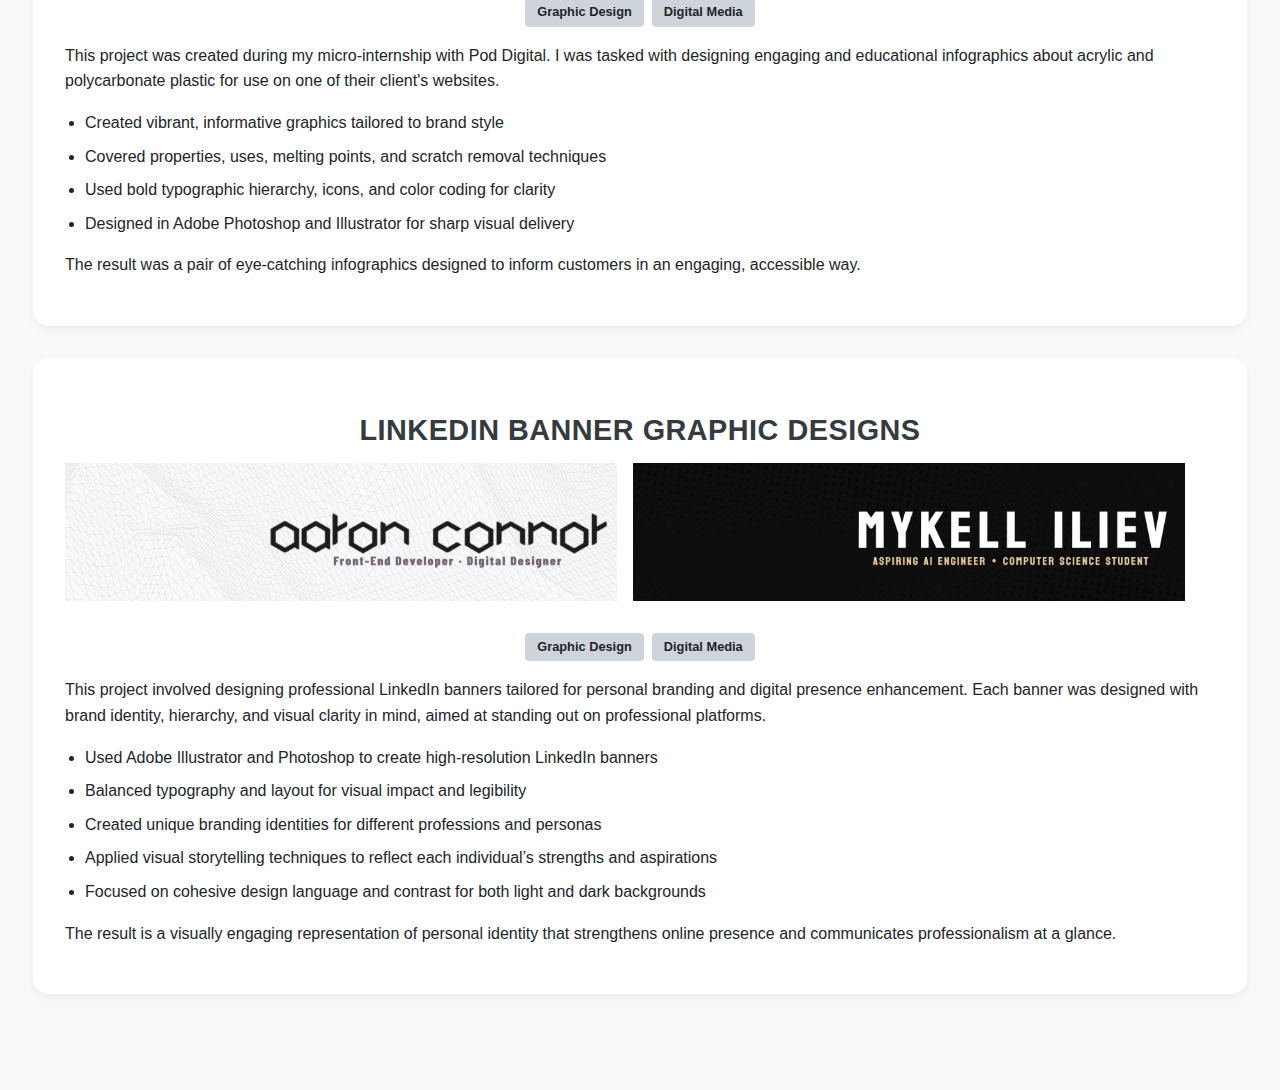
==== commit 1591c724: "Update projects.html" ====
--- a/projects.html
+++ b/projects.html
@@ -33,6 +33,34 @@
 
 
   <!-- Projects -->
+<div class="project-box uiux web graphic">
+  <h2>My Portfolio – Personal Website</h2>
+  
+  <!-- Centered Image Wrapper -->
+  <div class="centered-image">
+    <img src="images/Portfolio1.jpg" alt="Aaron Connor Portfolio Screenshot 1" />
+  </div>
+
+  <p class="project-tags">
+    <span>UI/UX</span>
+    <span>Web Design and Development</span>
+    <span>Graphic Design</span>
+  </p>
+  
+  <p>My personal website was built completely from scratch using HTML, CSS, and JavaScript – no templates or frameworks. It serves as an evolving digital portfolio showcasing my academic journey, technical projects, and creative work from Sixth Form to university.</p>
+  
+  <ul>
+    <li>Designed a clean, modern UI/UX to reflect my identity as a developer and designer</li>
+    <li>Implemented category-based filtering system with interactive project views</li>
+    <li>Developed a responsive layout for accessibility across all devices</li>
+    <li>Created custom assets including header graphics and UI cards using Adobe Photoshop</li>
+    <li>Continuously updated to reflect latest projects, achievements, and experience</li>
+  </ul>
+  
+  <p>This site is not just a portfolio – it’s a creative canvas that combines form, function, and storytelling to represent my growth as a digital designer and developer.</p>
+</div>
+
+  
   <div class="project-box web project-npv">
     <h2>Net Present Value Website Calculator</h2>
     <div class="project-images">
@@ -86,12 +114,13 @@
       <p class="project-tags">
         <span>Photography</span>
       </p>
-      <p>This conceptual photography project explored the fading beauty of once-loved musical formats: cassette, vinyl, and CDas they are overtaken by time.</p>
+      <p>This conceptual photography project explored the fading beauty of once-loved musical formats: cassette, vinyl, and CD as they are overtaken by time.</p>
       <ul>
         <li>Rule of thirds and intentional blank space for compositional balance</li>
         <li>Visual contrast between rough bark and smooth media surfaces</li>
         <li>Adobe Photoshop Camera RAW filters for vintage hue and grunge aesthetic</li>
         <li>Stop motion GIF animation echoing early animation styles</li>
+        <li>Achieved 63/80 Marks (B) towards my final A-Level grade</li>
       </ul>
       <p>The result is a stripped-back yet emotionally striking set of images that reflect decay, obsolescence, and the reminder to appreciate fleeting beauty in everyday technology.</p>
     </div>
@@ -134,7 +163,7 @@
         <span>Graphic Design</span>
       </p>
     
-      <p>Before the start of my 2nd Year of university, I designed CompuTutor — a mobile app prototype aimed at helping students access computing help and connect with tutors through a user-friendly interface.</p>
+      <p>Before the start of my 2nd Year of university, I designed CompuTutor - a mobile app prototype aimed at helping students access computing help and connect with tutors through a user-friendly interface.</p>
     
       <ul>
         <li>Clear onboarding interface and minimalistic visual design to reduce cognitive load</li>
@@ -156,11 +185,12 @@
       <p class="project-tags">
         <span>Photography</span>
       </p>
-      <p>This project explored the theme of separation through a fusion of portraiture and abstract photography. Inspired by Cubism, Avant Garde, and photographers like Silvia Grav, I used a photocopier instead of a traditional camera to distort the human form.</p>
+      <p>This experimental photography project explored the theme of separation through a fusion of portraiture and abstract photography. Inspired by Cubism, Avant Garde, and photographers like Silvia Grav, I used a photocopier instead of a traditional camera to distort the human form.</p>
       <ul>
         <li>Photocopier-created distortion for “glass-paned” illusion</li>
         <li>Glitching, liquify effects, and textured overlays in Adobe Photoshop</li>
-        <li>Fragmented prints rearranged like a puzzle, mirroring identity loss</li>
+        <li>Fragmented prints rearranged like a puzzle, mirroring identity loss </li>
+        <li>Achieved 112/120 Marks (1 Mark from an A*) towards my final A-Level grade</li>
       </ul>
       <p>The final image expresses vulnerability and emotional disconnection through texture, perspective, and form.</p>
     </div>
@@ -175,12 +205,12 @@
         <span>UI/UX</span>
         <span>Graphic Design</span>
       </p>
-      <p>As a summer project after my First Year, I created Citrus — a mockup health app designed to help users track their wellness habits and supplement intake with ease and clarity.</p>
+      <p>As a summer project after my First Year, I created Citrus - a mockup health app designed to help users track their wellness habits and supplement intake with ease and clarity.</p>
       <ul>
         <li>Intuitive interface with minimal steps for logging daily health data</li>
         <li>Application of bright, energetic color palettes for a positive visual identity</li>
         <li>Incorporation of health icons and graphical charts to visualize trends</li>
-        <li>Designed with accessibility in mind — high contrast and clean type hierarchy</li>
+        <li>Designed with accessibility in mind - high contrast and clean type hierarchy</li>
       </ul>
       <p>The app emphasizes ease of use, vibrant branding, and daily habit reinforcement, aiming to make health tracking an engaging part of everyday life.</p>
     </div>
@@ -198,21 +228,26 @@
         <span>Digital Media</span>
       </p>
     
-      <p>This A-Level Media Studies coursework project involved producing and promoting a short film titled Results Day, blending comedy and horror through a complete marketing campaign.</p>
-      <ul>
-        <li>Designed and developed a responsive promotional website for the film</li>
-        <li>Created a teaser poster, theatrical release poster, and DVD cover using Adobe Photoshop</li>
-        <li>Explored genre hybridity by blending comedy and horror elements visually</li>
-        <li>Applied media theory and audience targeting strategies</li>
-        <li>Achieved 53/60 Marks (A*)</li>
+      <p> My A-Level Media Studies coursework project involved producing and promoting a short film titled Results Day, blending comedy and horror through a complete marketing campaign.</p>
+      <ul>
+        <li>Designed and developed a responsive promotional website for the film using Wix. </li>
+        <li>Created a teaser poster, theatrical release poster, and DVD cover using Adobe Photoshop. </li>
+        <li>Explored genre hybridity by blending comedy and horror elements visually. </li>
+        <li>Applied media theory and audience targeting strategies, creating a statement of intent. </li>
+        <li>Achieved 53/60 Marks (A*) towards my overall A-Level grade. </li>
       </ul>
       <p>The result was a professional media pack showcasing film branding, cohesive design, and narrative marketing execution across multiple platforms.</p>
     </div>
 
     <div class="project-box graphic digital">
-      <h2>Acrylic Plastic Infographic </h2>
-      <div class="project-images project-acrylicinfographic">
-        <img src="images/Infographic2.jpg" alt="Acrylic Infographic 2" />
+      <h2>Acrylic Plastic Infographic</h2>
+      <div class="project-acrylicinfographic-layout">
+        <div class="acrylic-column">
+          <img src="images/Infographic2.jpg" alt="Acrylic Infographic Portrait" />
+        </div>
+        <div class="acrylic-column centered-row">
+          <img src="images/Infographic1.jpg" alt="Acrylic Infographic Landscape" />
+        </div>
       </div>
       <p class="project-tags">
         <span>Graphic Design</span>
@@ -227,6 +262,28 @@
       </ul>
       <p>The result was a pair of eye-catching infographics designed to inform customers in an engaging, accessible way.</p>
     </div>
+
+    <div class="project-box graphic digital">
+      <h2>LinkedIn Banner Graphic Designs</h2>
+      <div class="project-images project-linkedinbanners">
+        <img src="images/LinkedIn Banner (8).jpg" alt="Mykell Iliev LinkedIn Banner" />
+        <img src="images/LinkedIn Banner (9).jpg" alt="Aaron Connor LinkedIn Banner" />
+      </div>
+      <p class="project-tags">
+        <span>Graphic Design</span>
+        <span>Digital Media</span>
+      </p>
+      <p>This project involved designing professional LinkedIn banners tailored for personal branding and digital presence enhancement. Each banner was designed with brand identity, hierarchy, and visual clarity in mind, aimed at standing out on professional platforms.</p>
+      <ul>
+        <li>Used Adobe Illustrator and Photoshop to create high-resolution LinkedIn banners</li>
+        <li>Balanced typography and layout for visual impact and legibility</li>
+        <li>Created unique branding identities for different professions and personas</li>
+        <li>Applied visual storytelling techniques to reflect each individual’s strengths and aspirations</li>
+        <li>Focused on cohesive design language and contrast for both light and dark backgrounds</li>
+      </ul>
+      <p>The result is a visually engaging representation of personal identity that strengthens online presence and communicates professionalism at a glance.</p>
+    </div>
+    
     
     
     
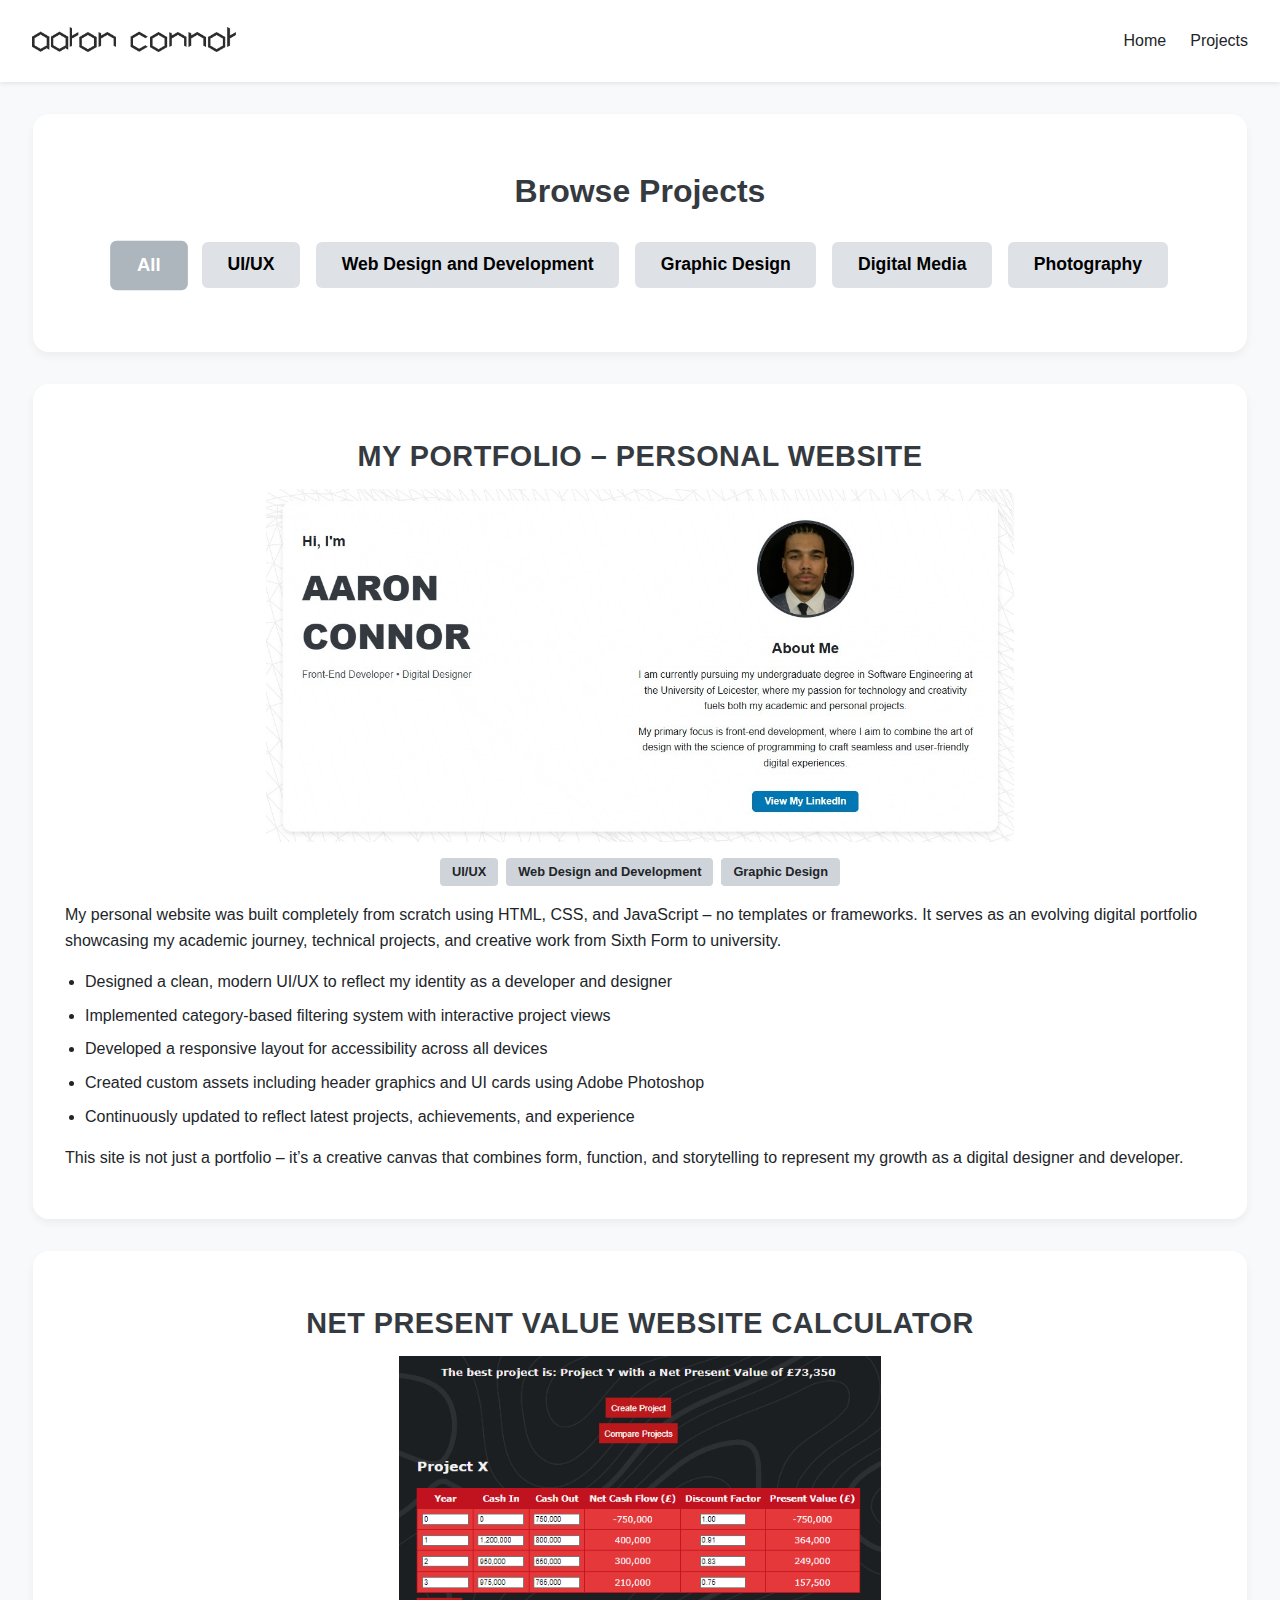
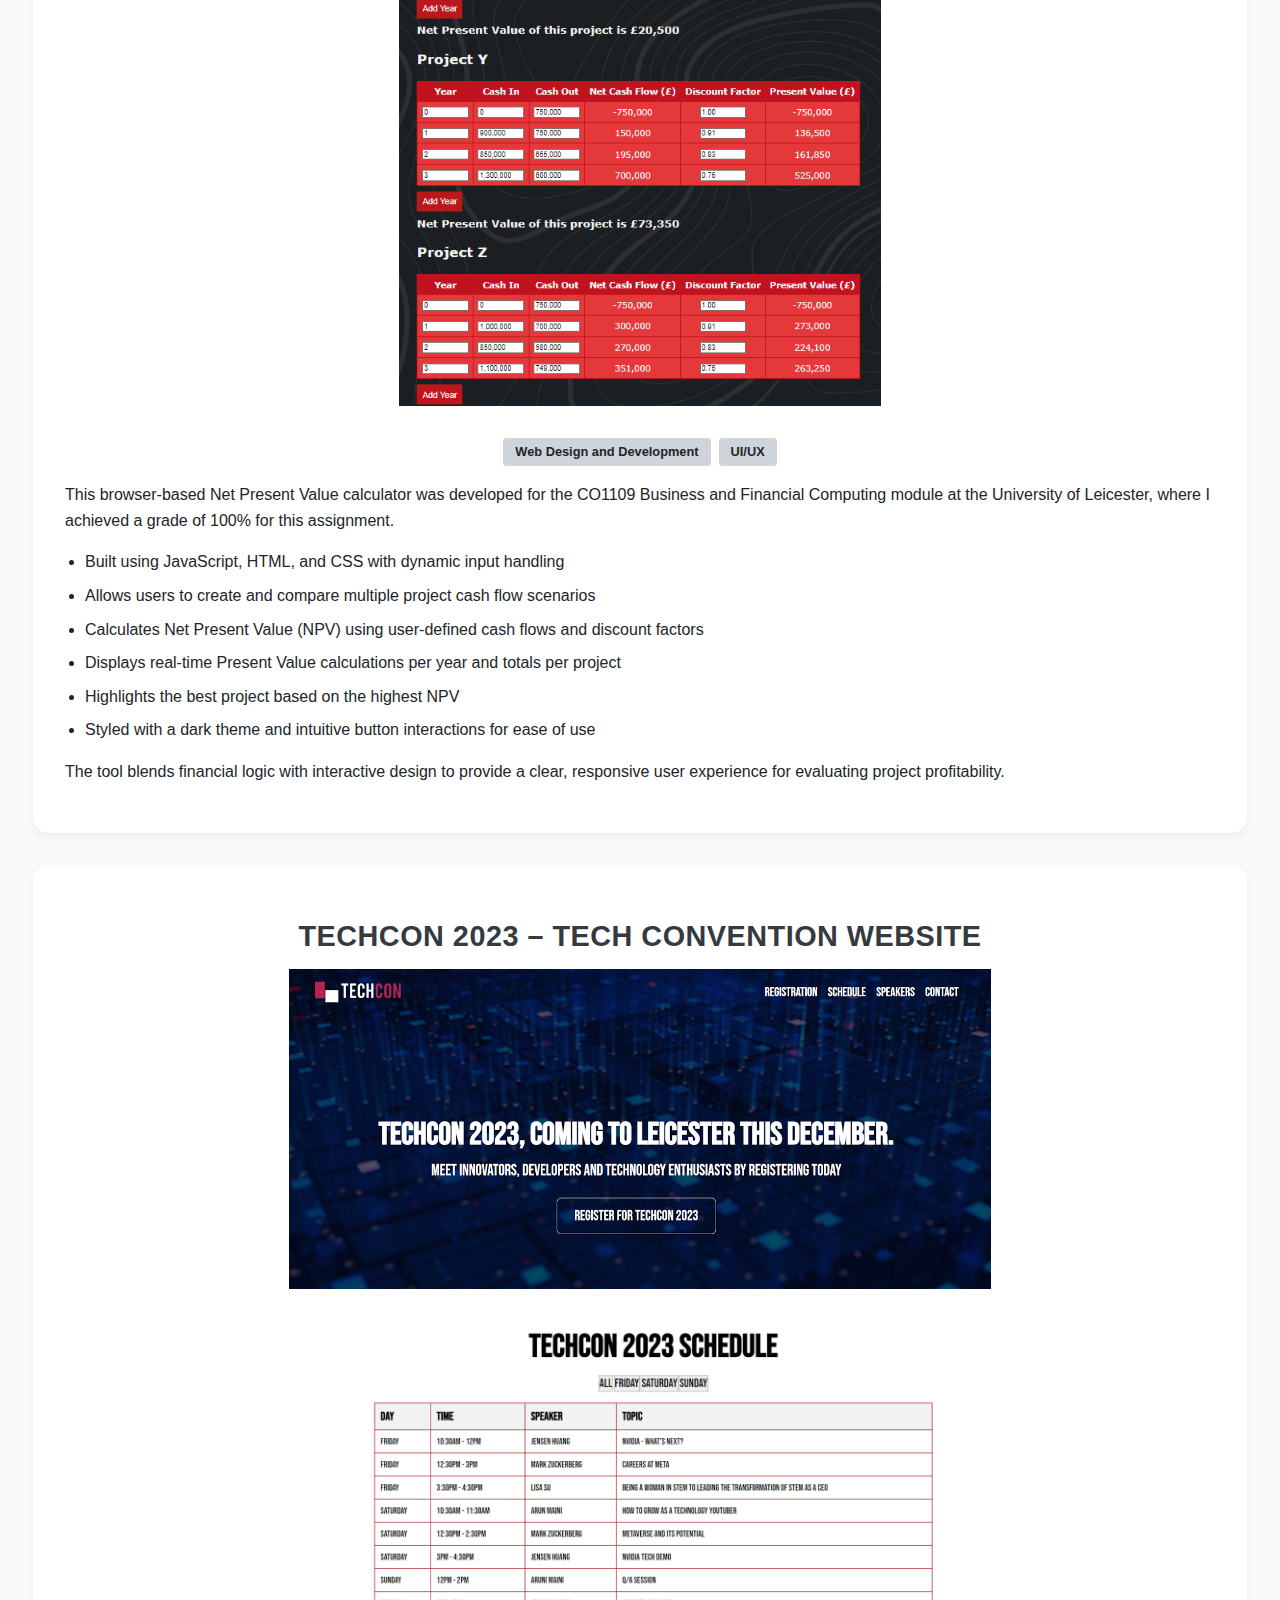
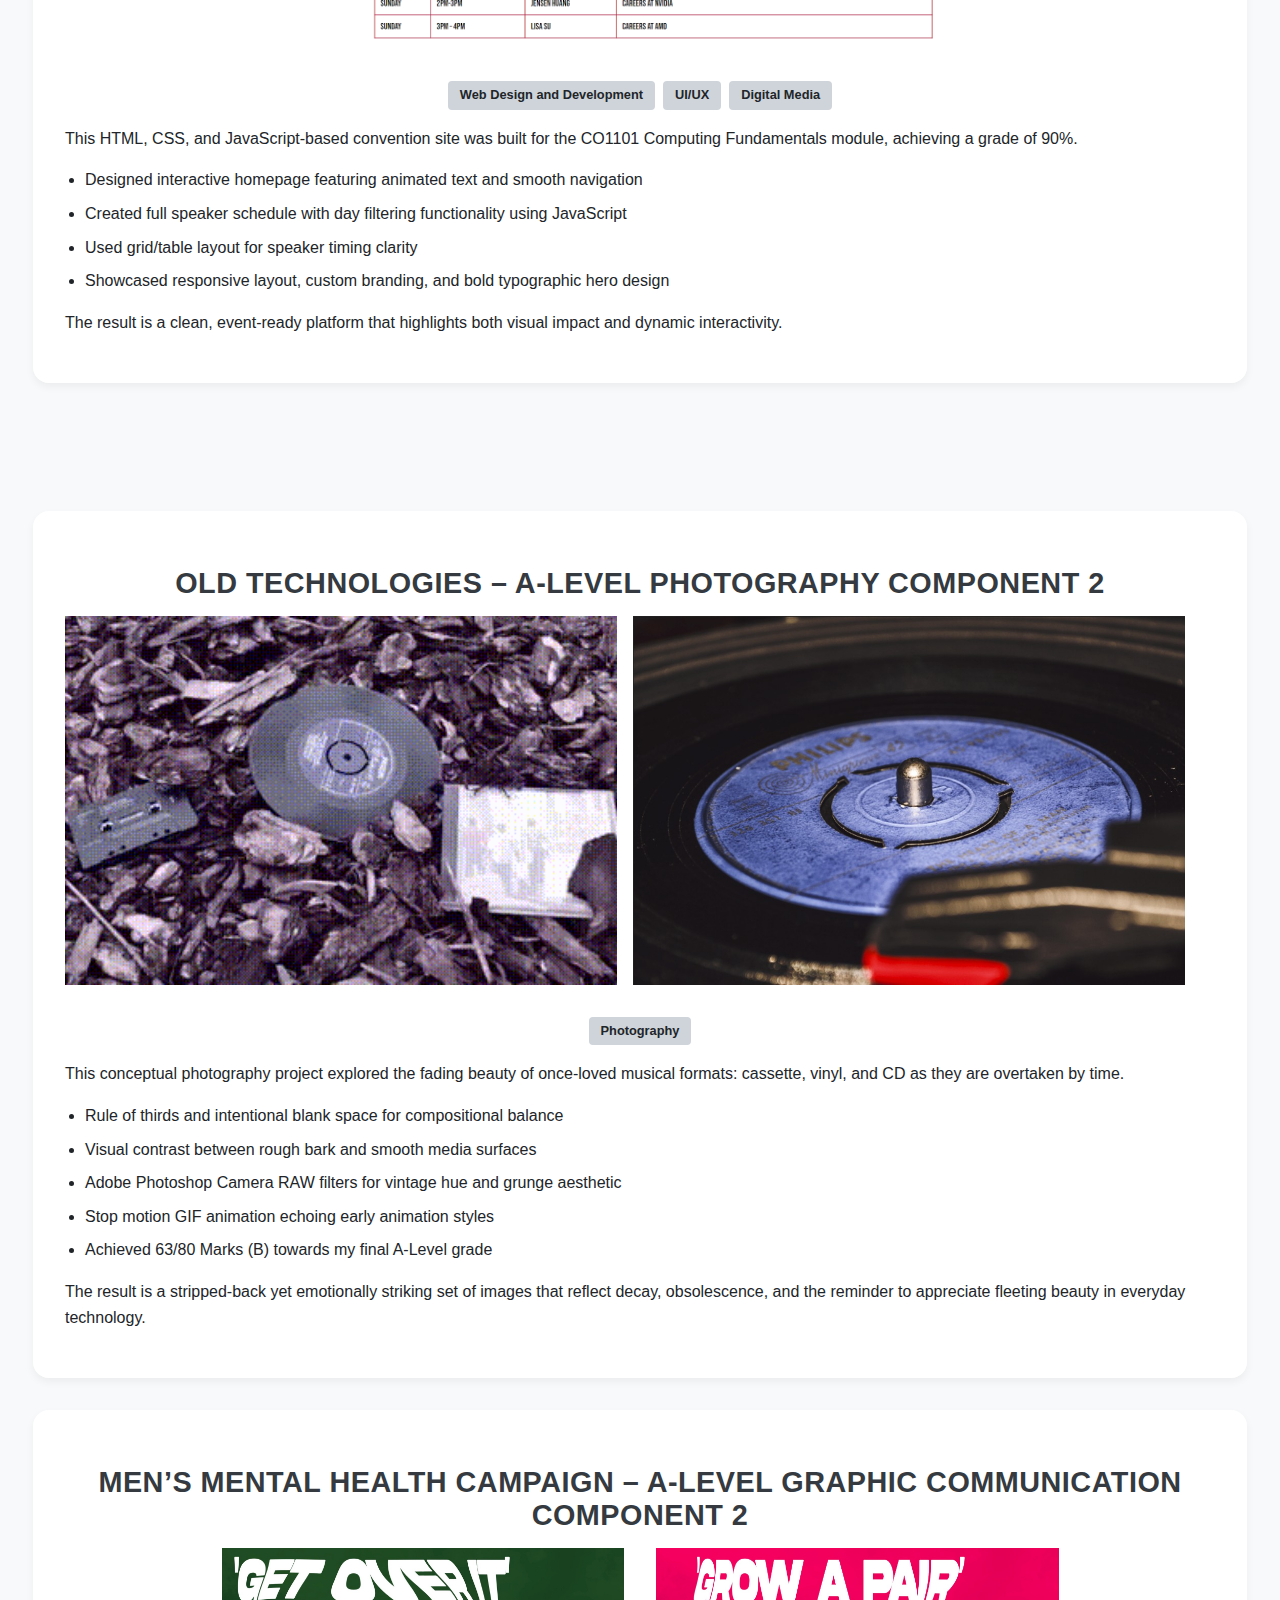
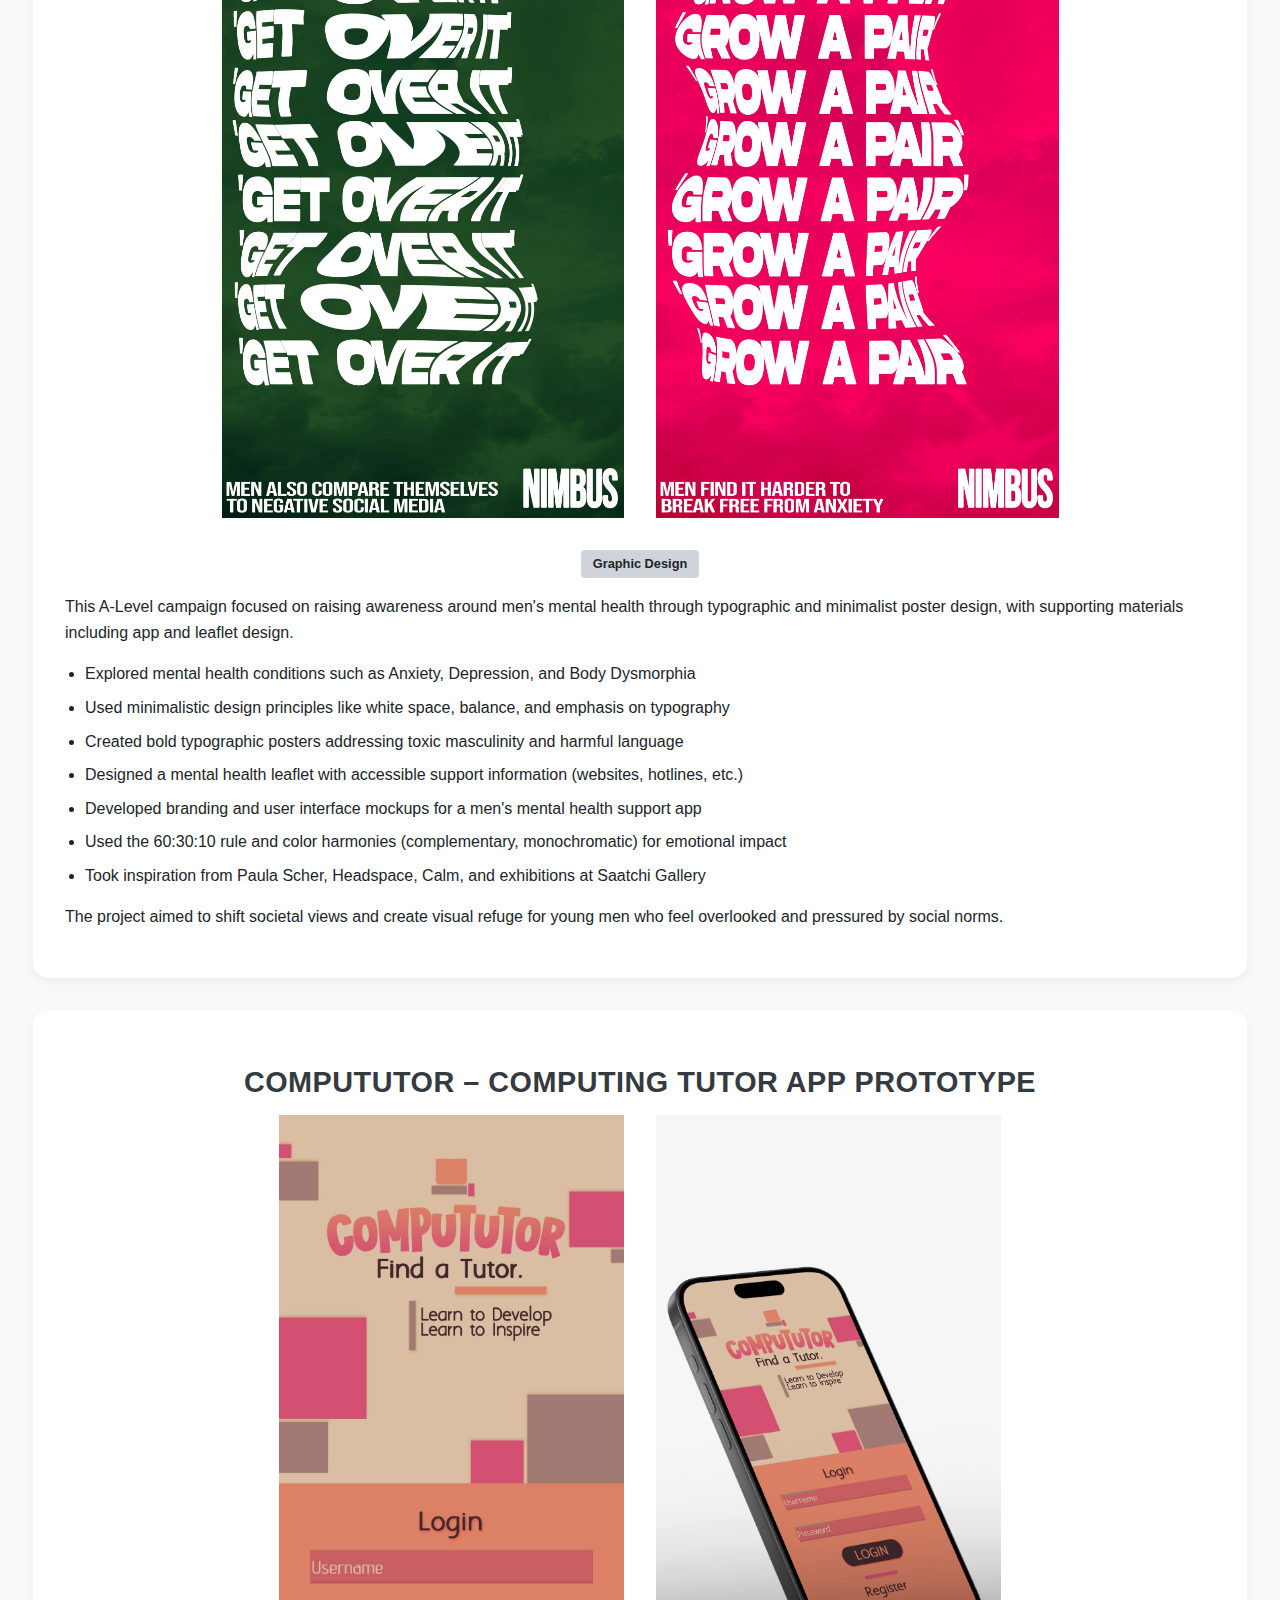
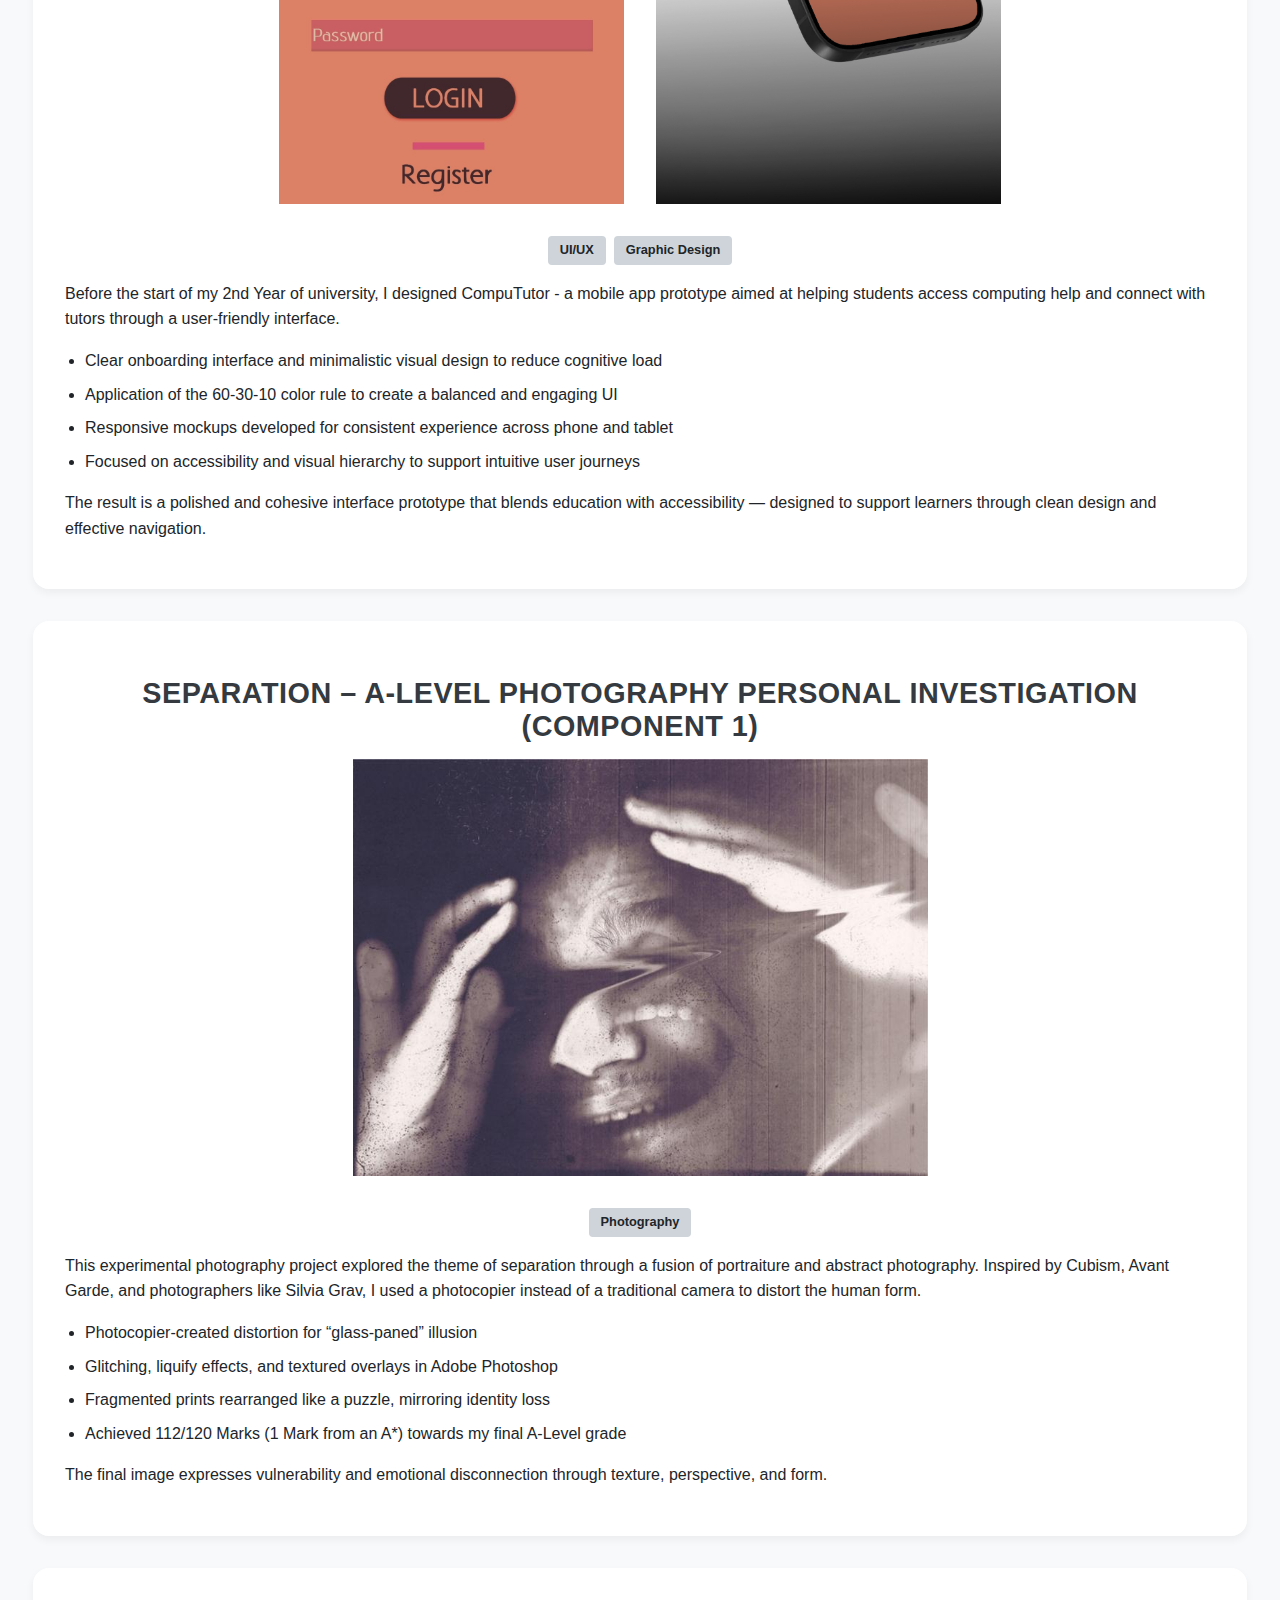
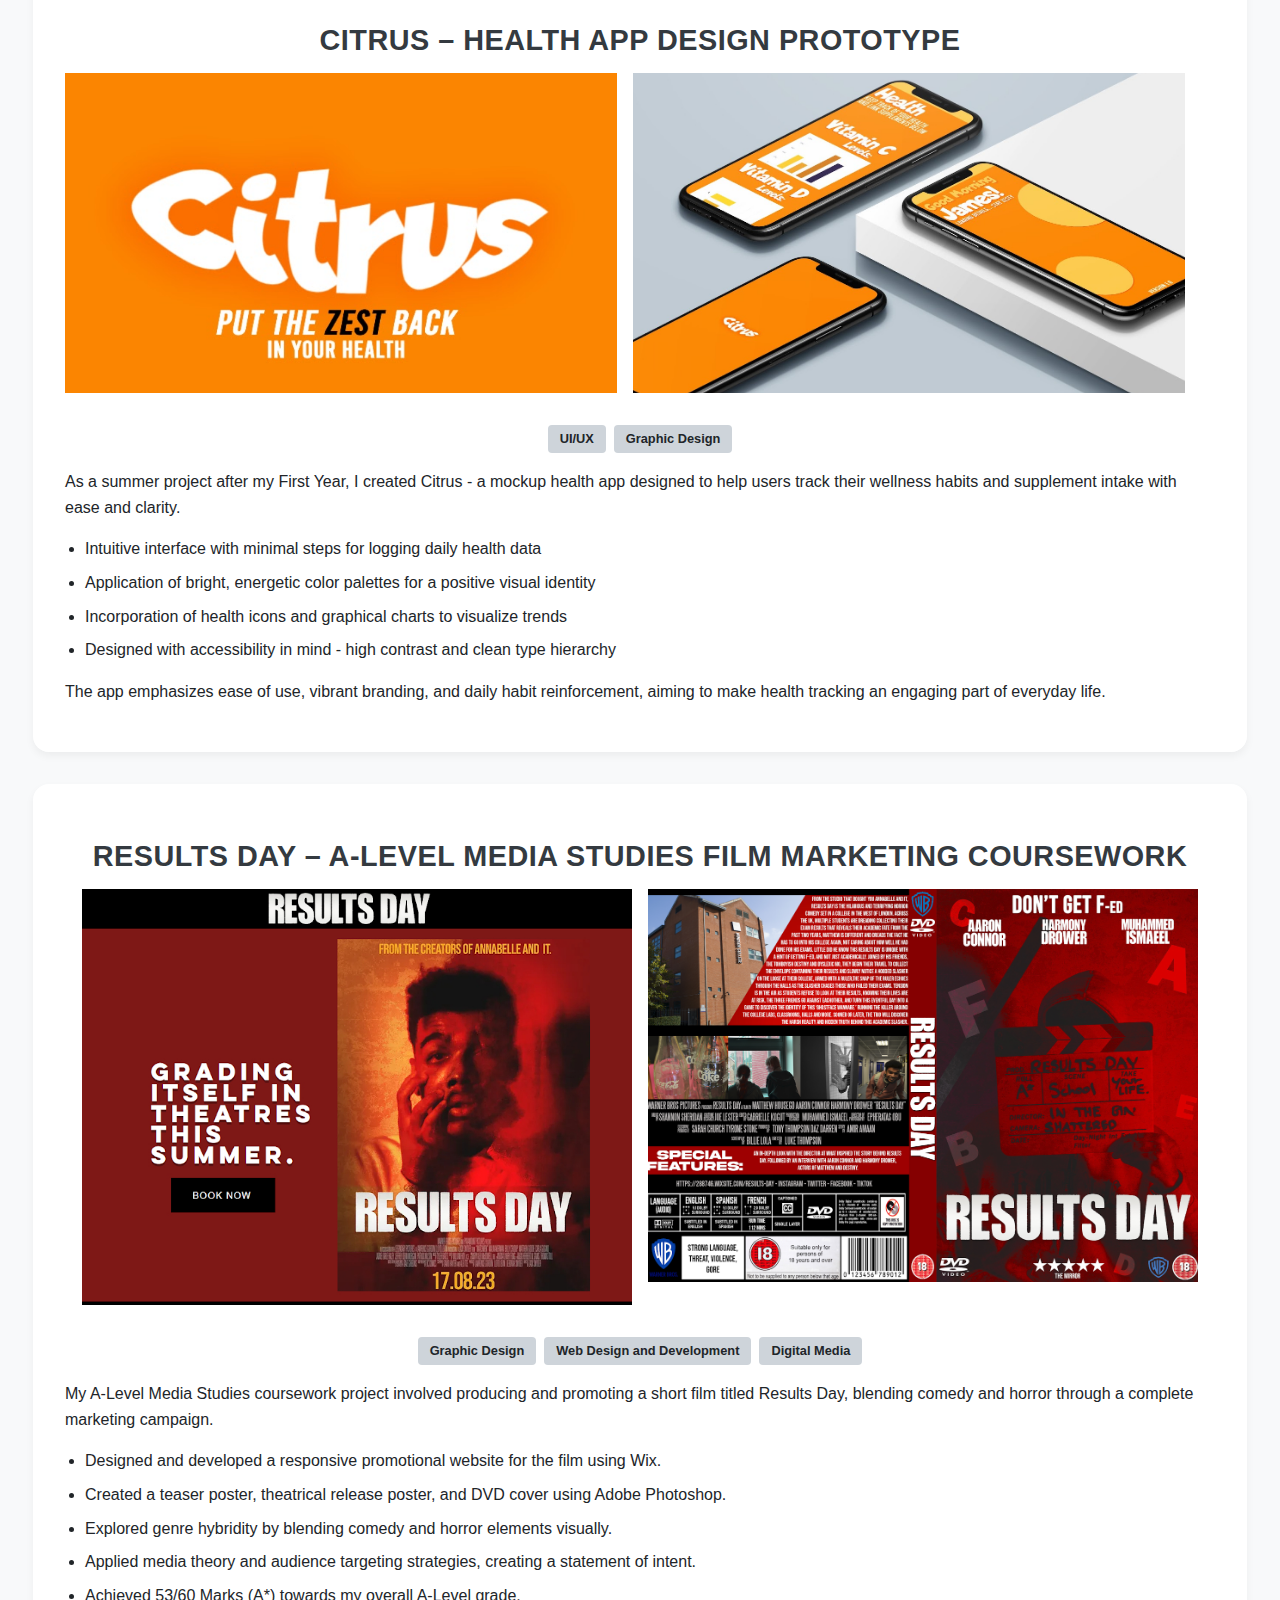
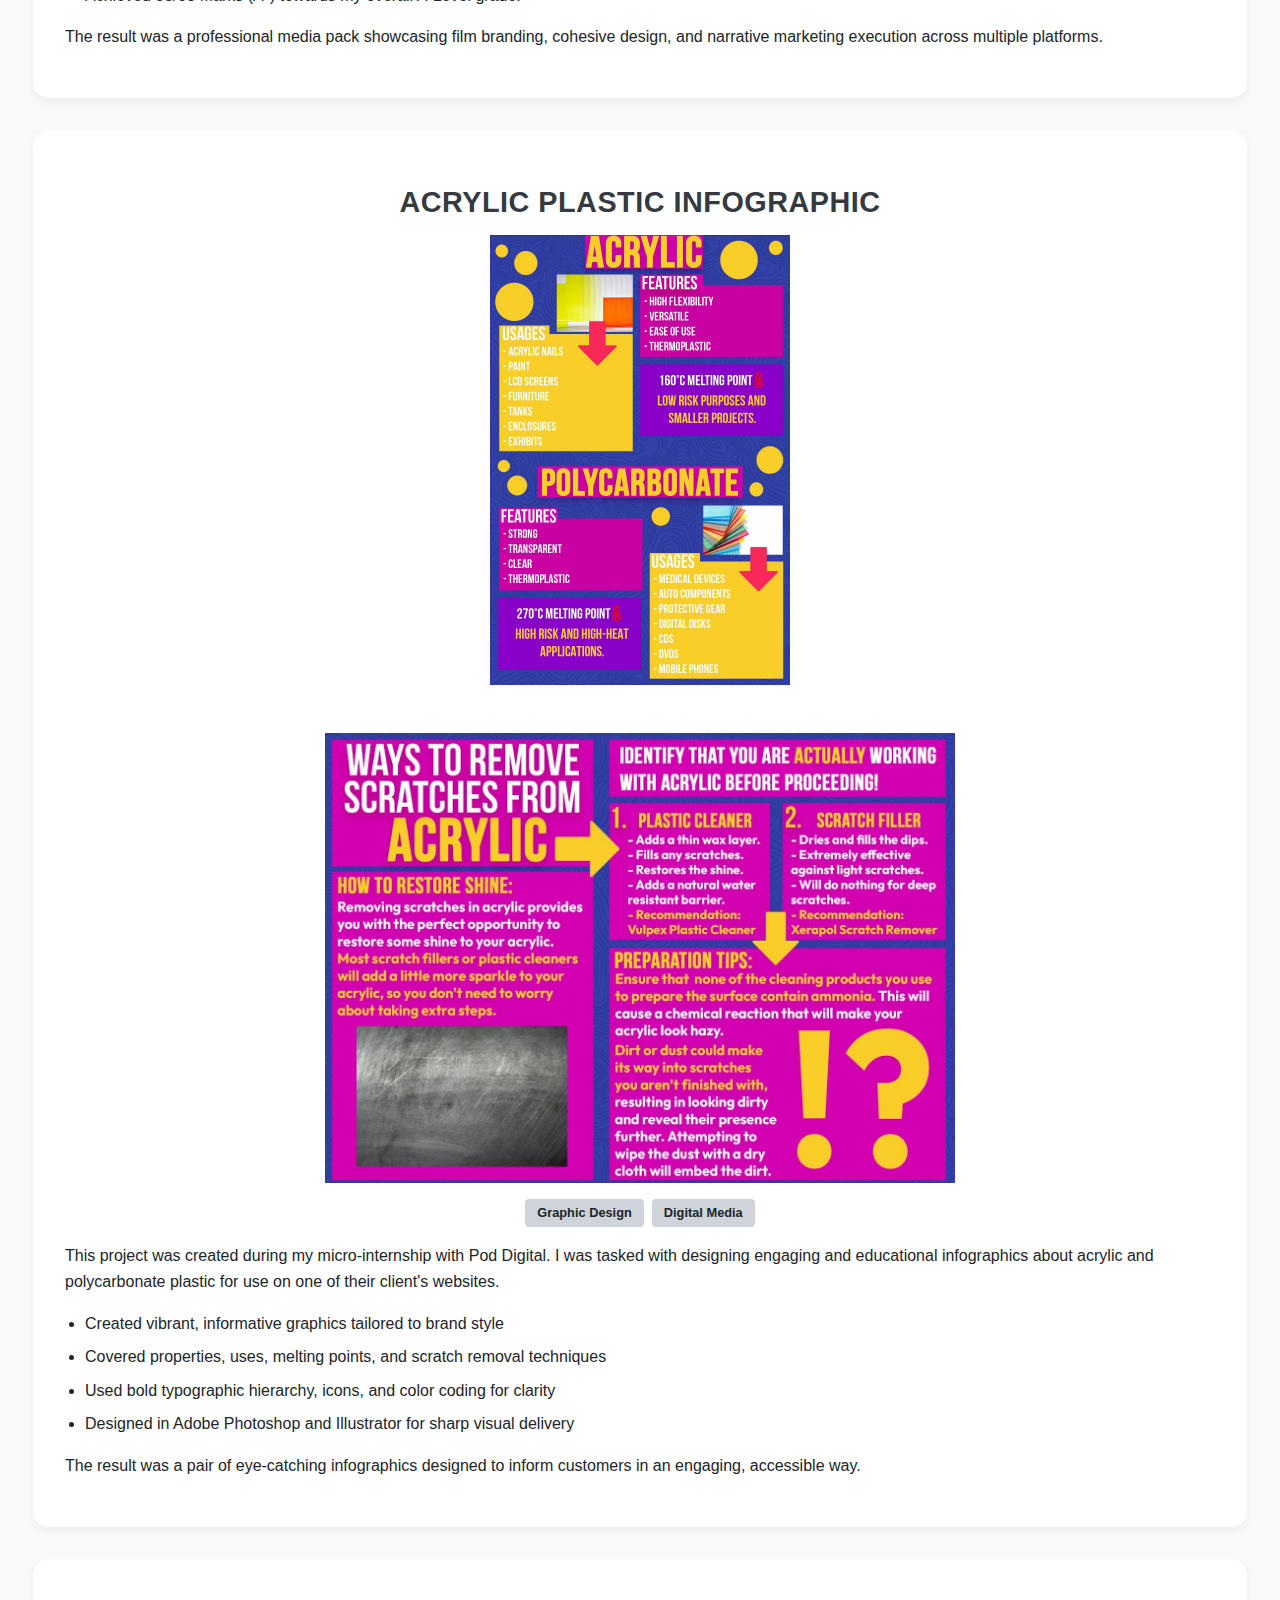
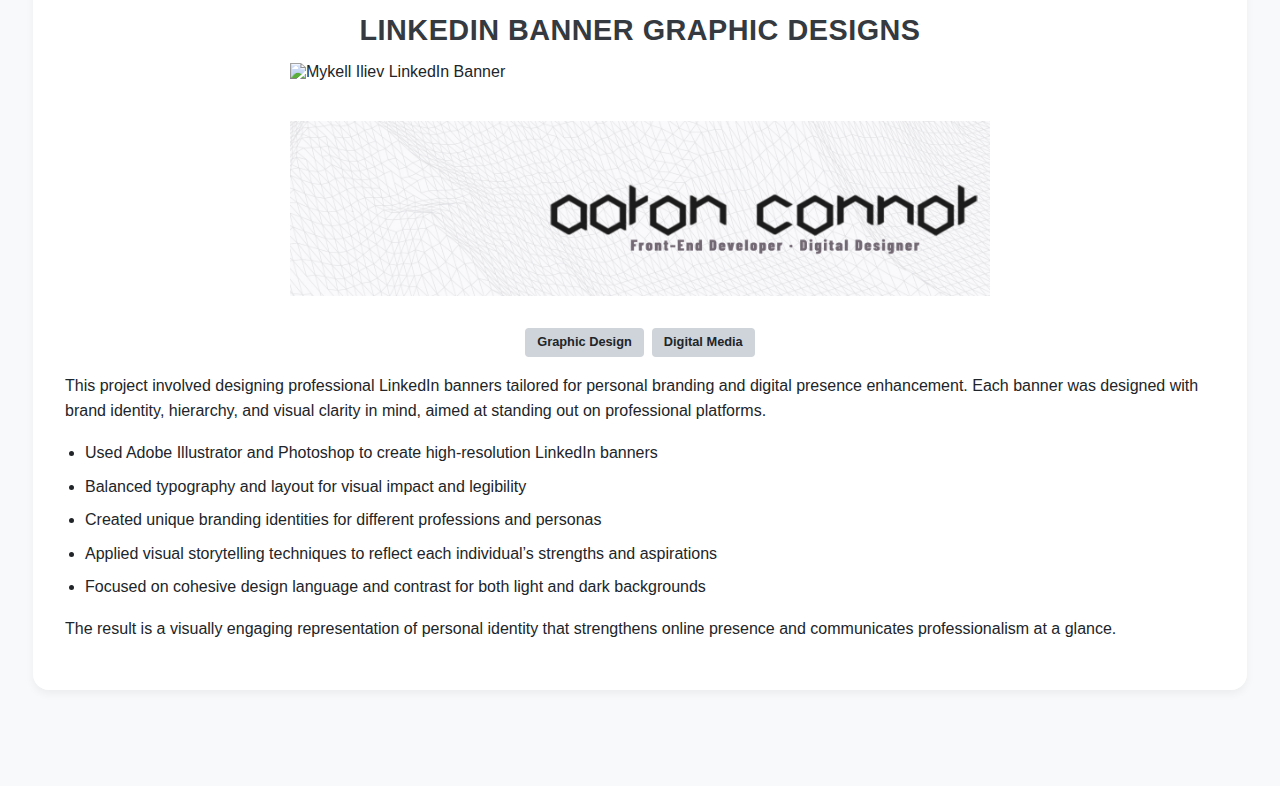
==== commit ea497bed: "Update projects.html" ====
--- a/projects.html
+++ b/projects.html
@@ -266,8 +266,8 @@
     <div class="project-box graphic digital">
       <h2>LinkedIn Banner Graphic Designs</h2>
       <div class="project-images project-linkedinbanners">
-        <img src="images/LinkedIn Banner (8).jpg" alt="Mykell Iliev LinkedIn Banner" />
-        <img src="images/LinkedIn Banner (9).jpg" alt="Aaron Connor LinkedIn Banner" />
+        <img src="images/LinkedInBanner2.jpg" alt="Mykell Iliev LinkedIn Banner" />
+        <img src="images/LinkedInBanner.jpg" alt="Aaron Connor LinkedIn Banner" />
       </div>
       <p class="project-tags">
         <span>Graphic Design</span>
--- a/style.css
+++ b/style.css
@@ -623,3 +623,72 @@
   color: #343A40;
   margin-bottom: 1.5rem;
 }
+.project-acrylicinfographic-layout {
+  display: flex;
+  justify-content: center;
+  gap: 2rem;
+  flex-wrap: wrap;
+  margin-bottom: 1rem;
+  align-items: center;
+  text-align: center;
+}
+
+.acrylic-column {
+  flex: 1 1 300px;
+  display: flex;
+  justify-content: center;
+}
+
+.acrylic-column img {
+  max-width: 100%;
+  max-height: 450px;
+  object-fit: contain;
+  transition: transform 0.3s ease;
+}
+
+.acrylic-column img:hover {
+  transform: scale(1.02);
+}
+
+.centered-row {
+  flex-basis: 100%;
+  justify-content: center;
+  display: flex;
+  margin-top: 1rem;
+}
+.centered-image {
+  display: flex;
+  justify-content: center;
+  margin-bottom: 1rem;
+}
+
+.centered-image img {
+  max-width: 65%;
+  height: auto;
+  border-radius: 0.5rem;
+  transition: transform 0.3s ease;
+}
+
+/* Hover effect like your other project images */
+.centered-image img:hover {
+  transform: scale(1.02);
+}
+.project-linkedinbanners {
+  display: flex;
+  justify-content: center;
+  gap: 1.5rem;
+  flex-wrap: wrap;
+  margin-bottom: 1rem;
+}
+
+.project-linkedinbanners img {
+  width: 100%;
+  max-width: 700px;
+  object-fit: cover;
+  border-radius: 0;
+  transition: transform 0.3s ease;
+}
+
+.project-linkedinbanners img:hover {
+  transform: scale(1.02);
+}
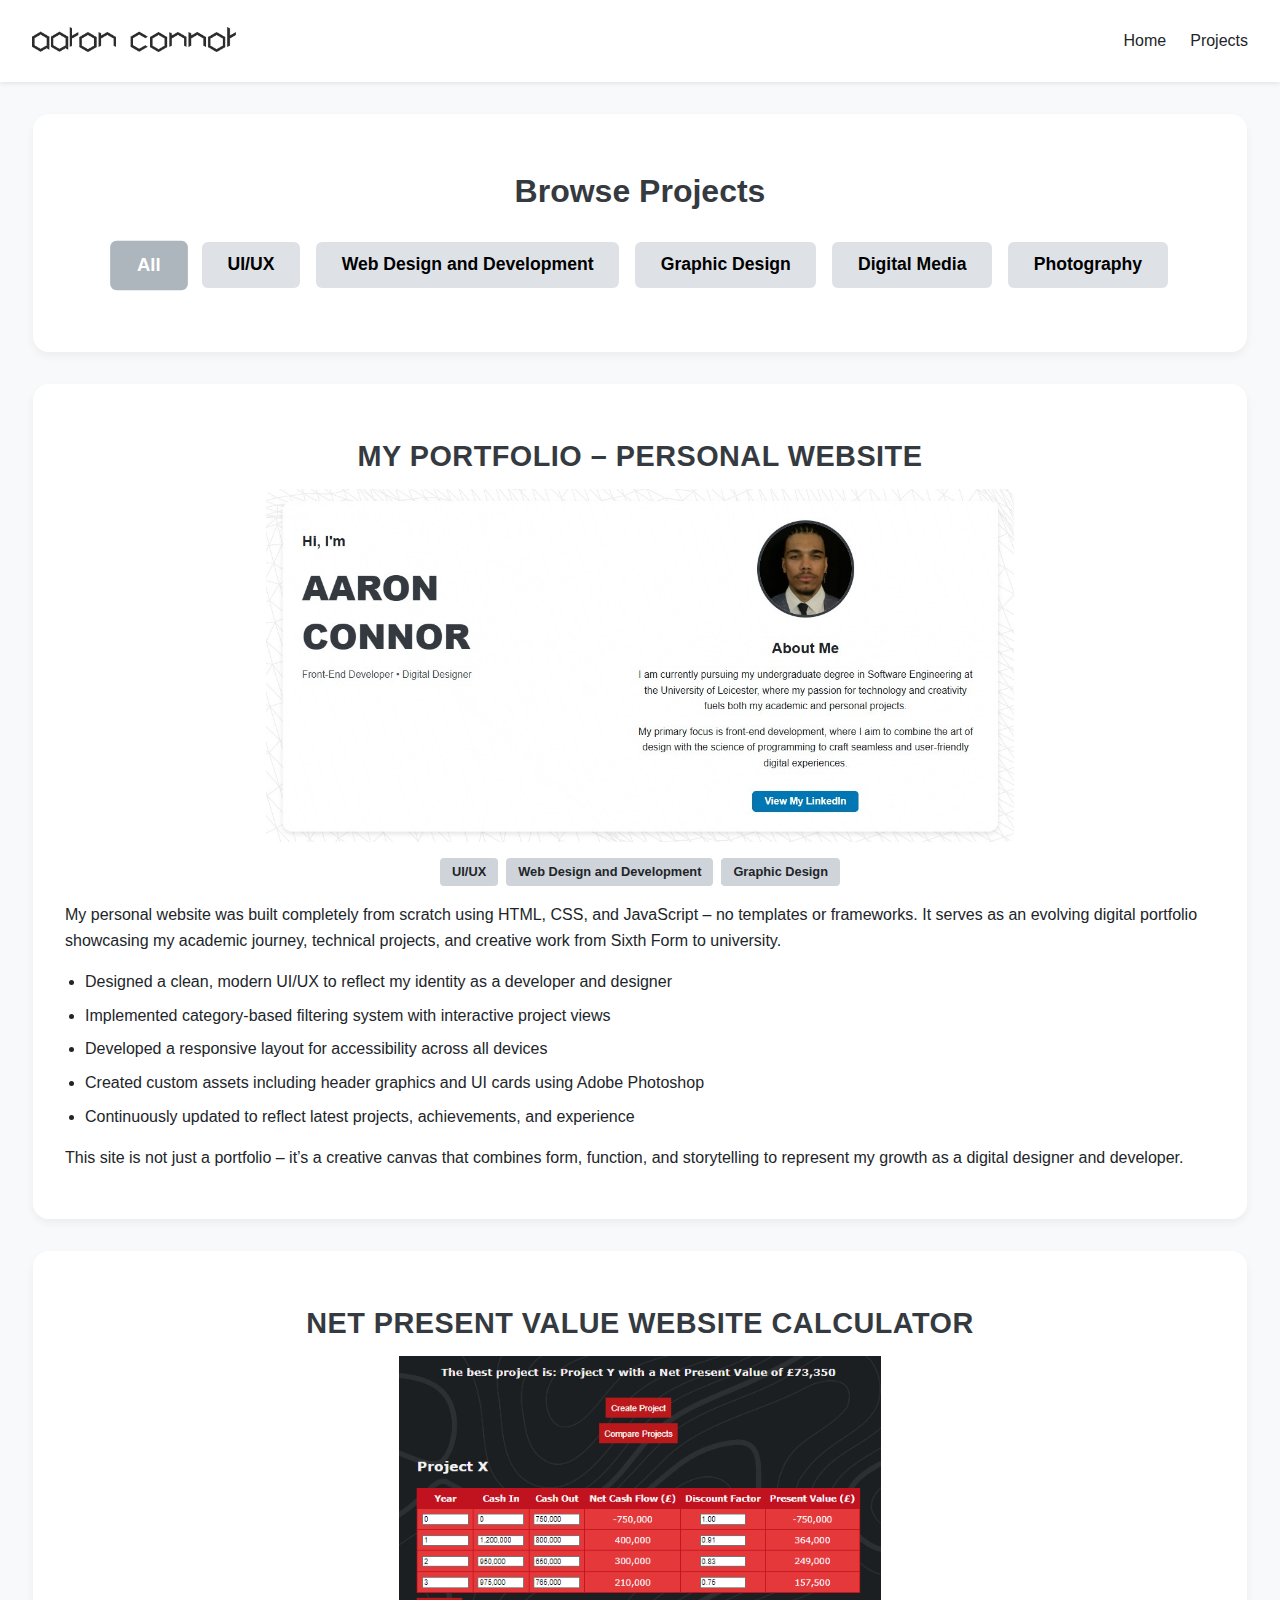
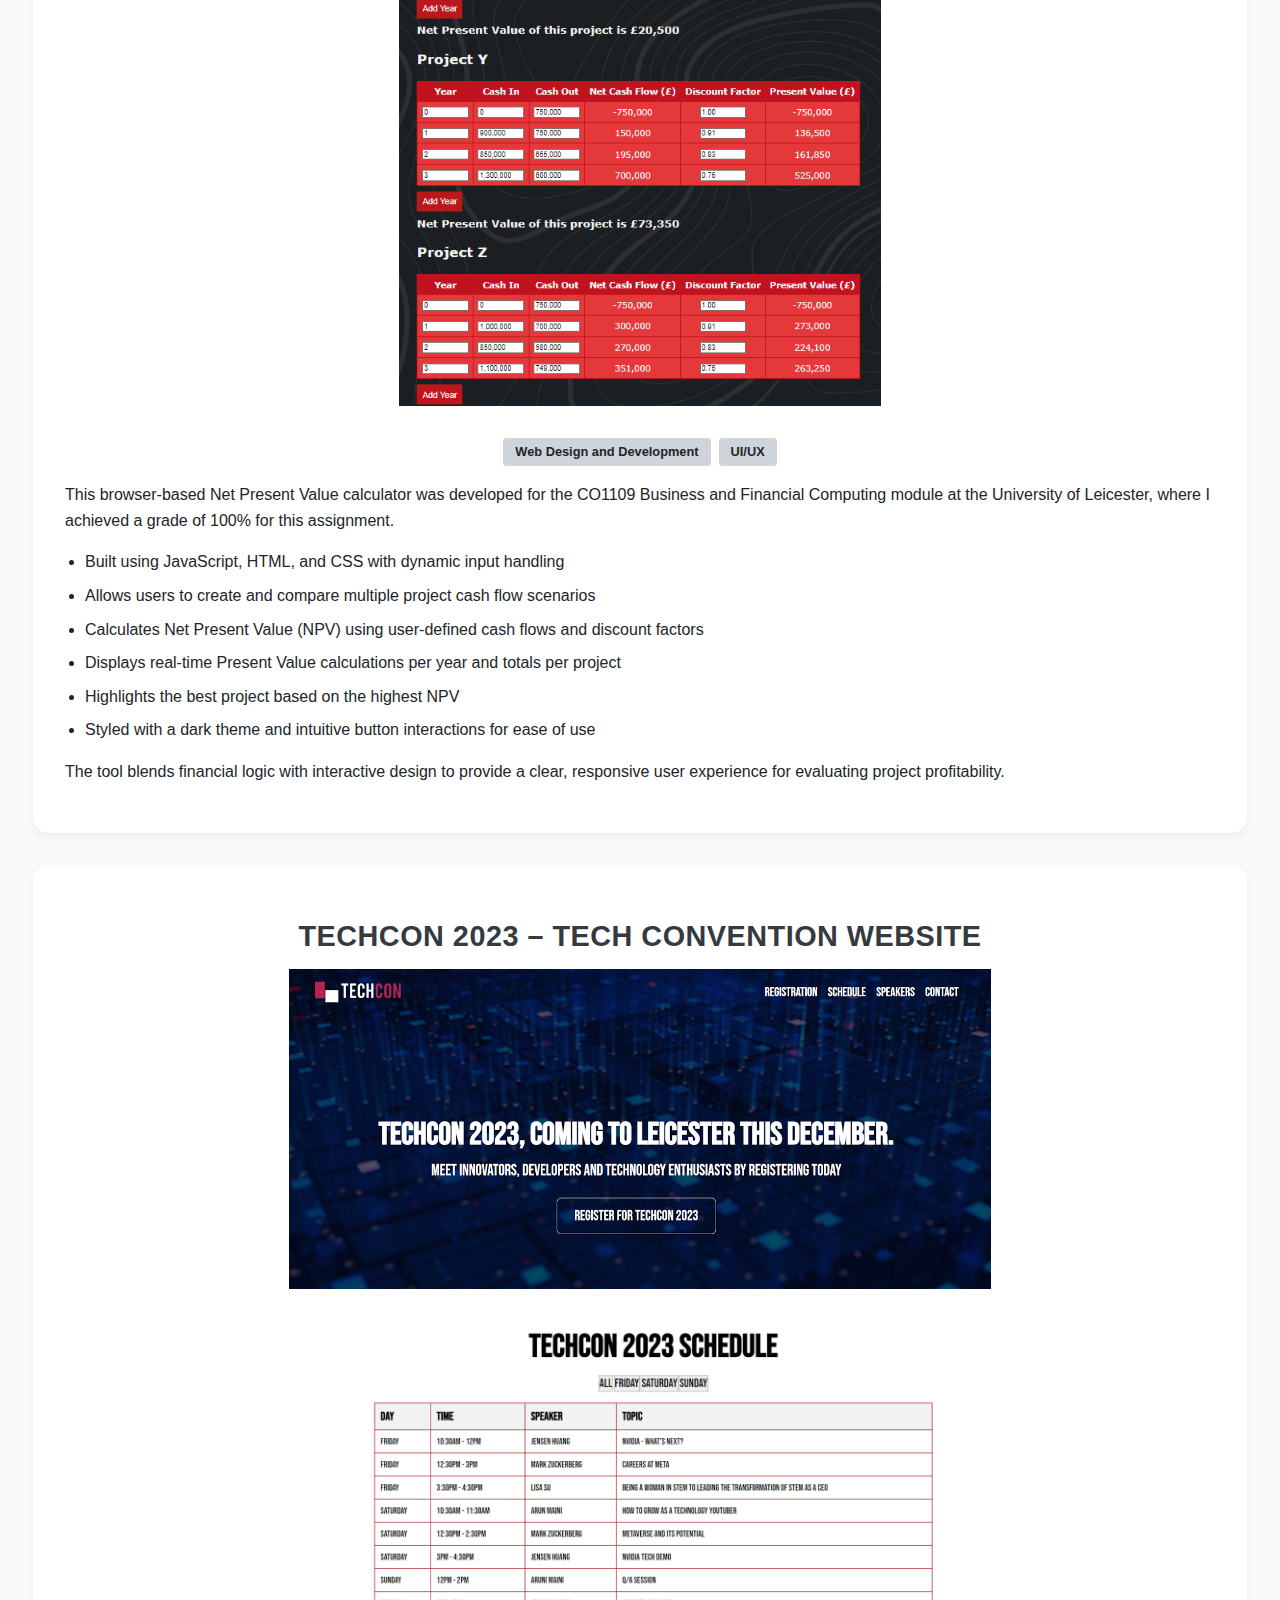
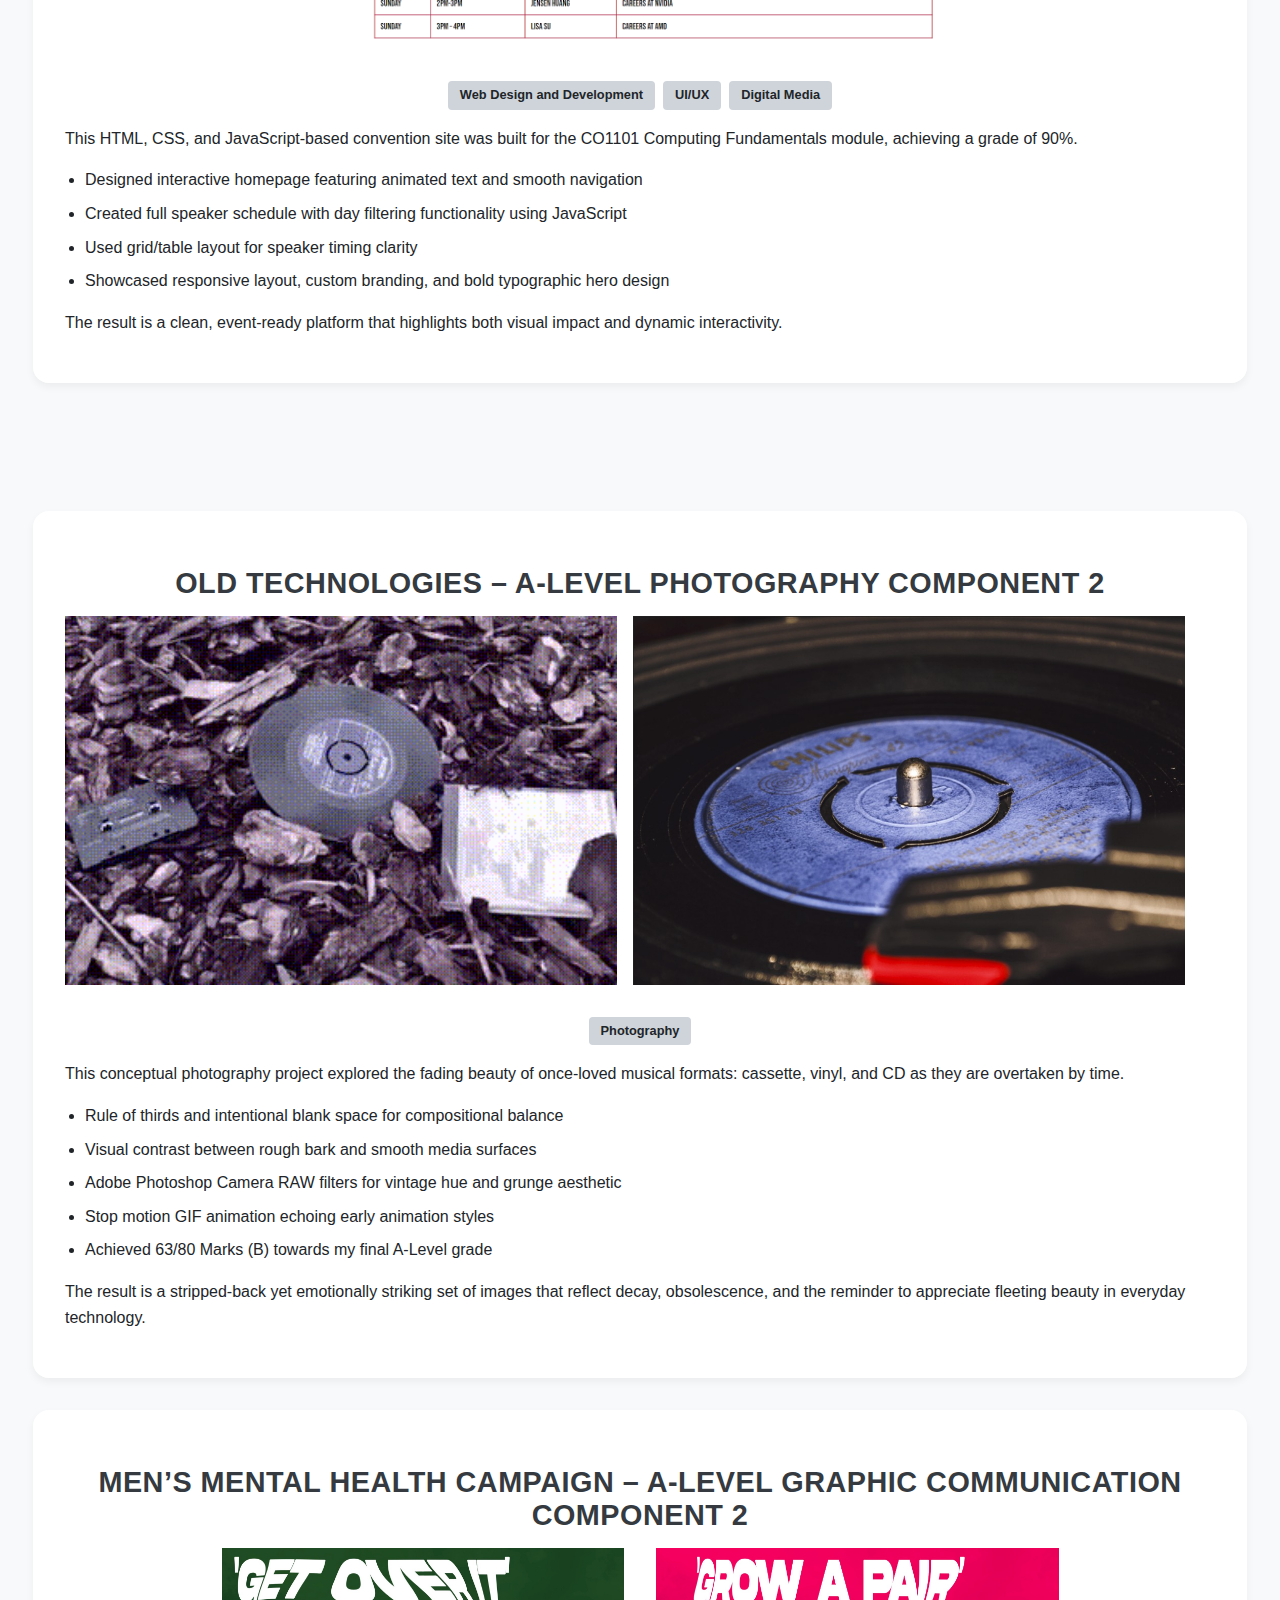
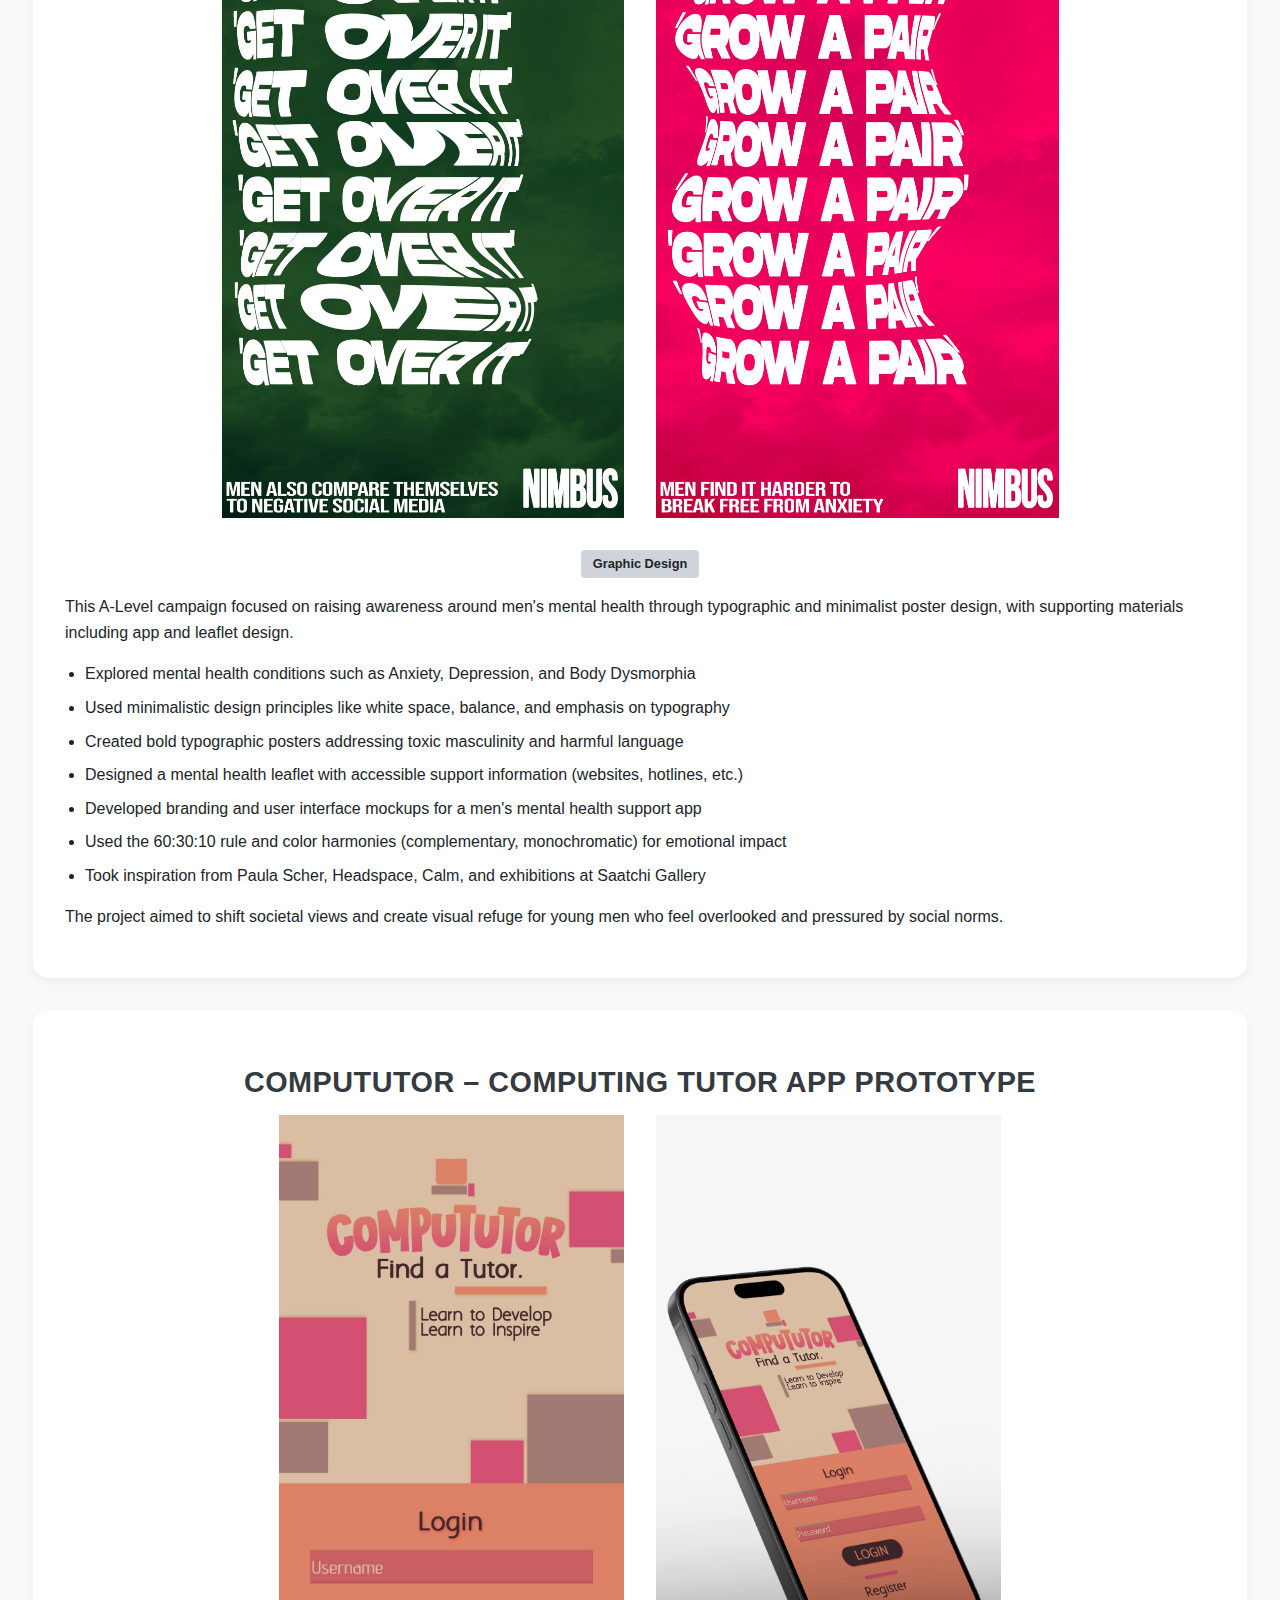
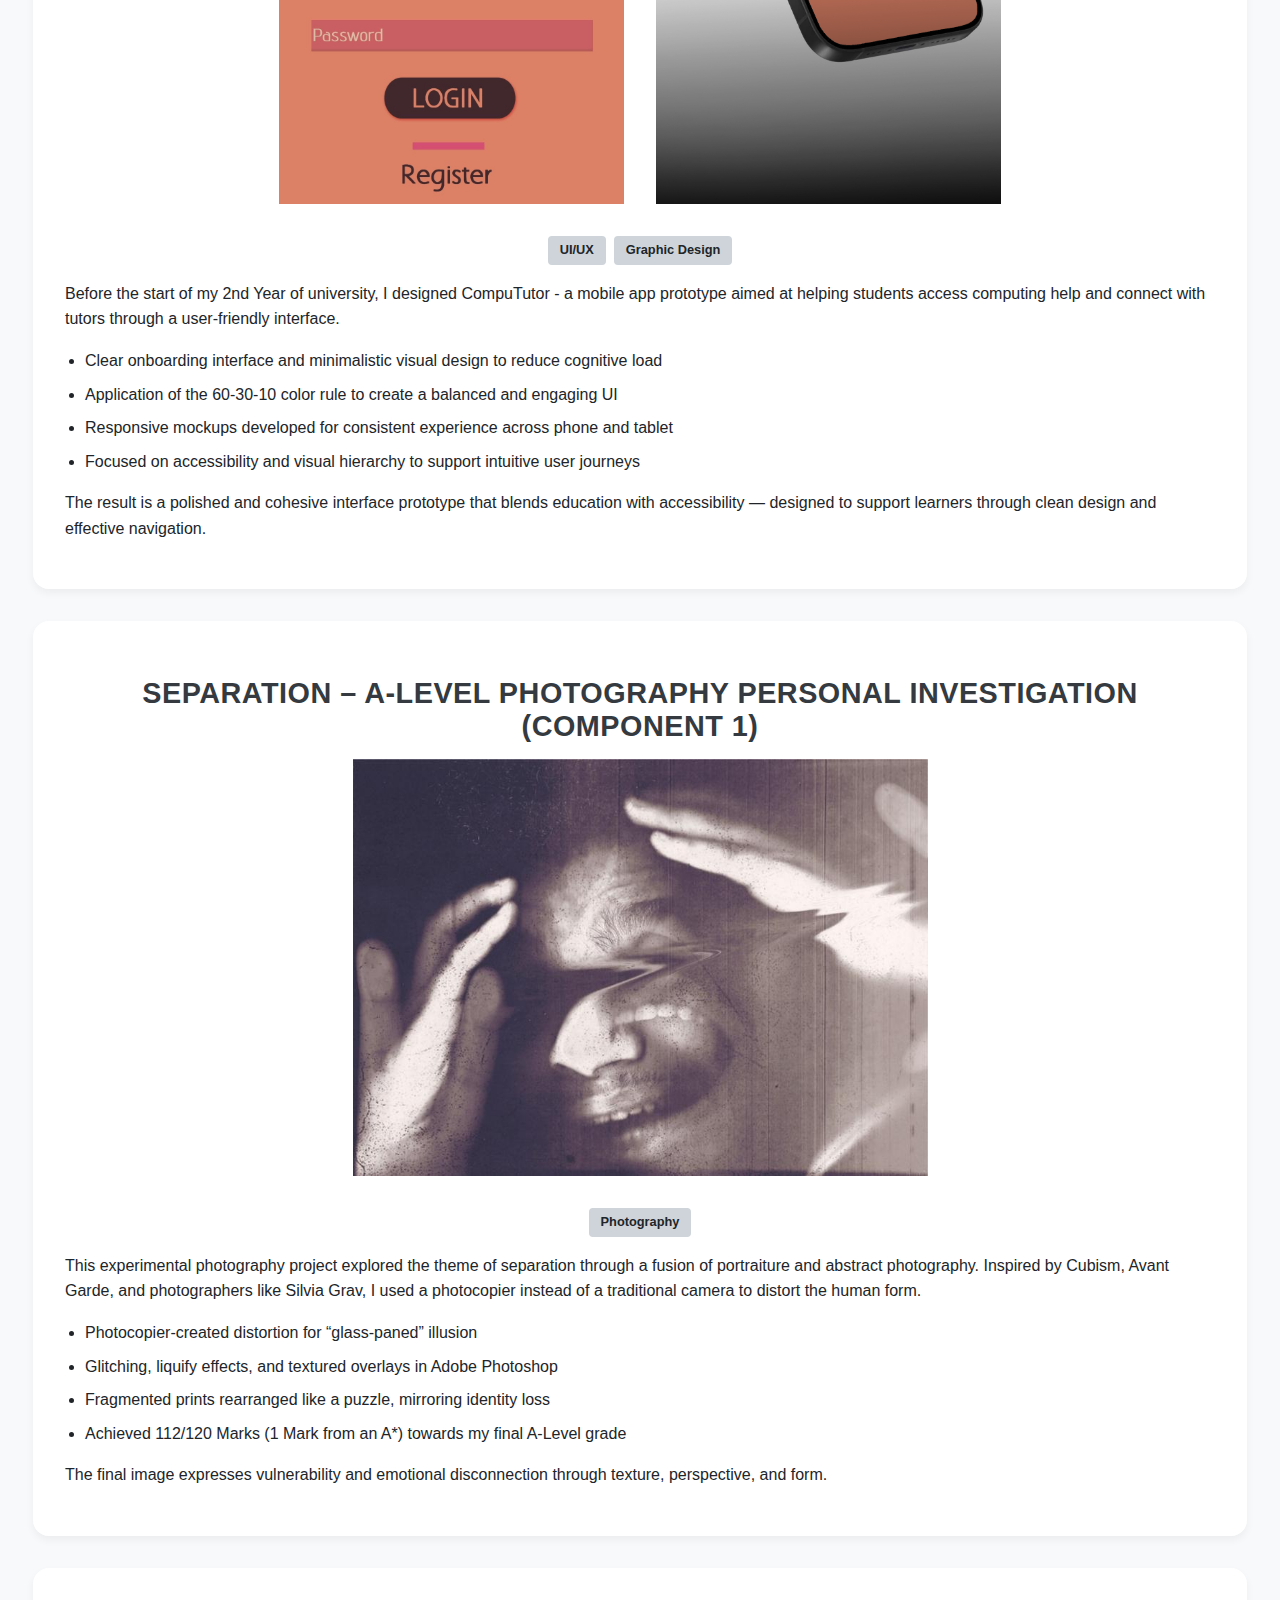
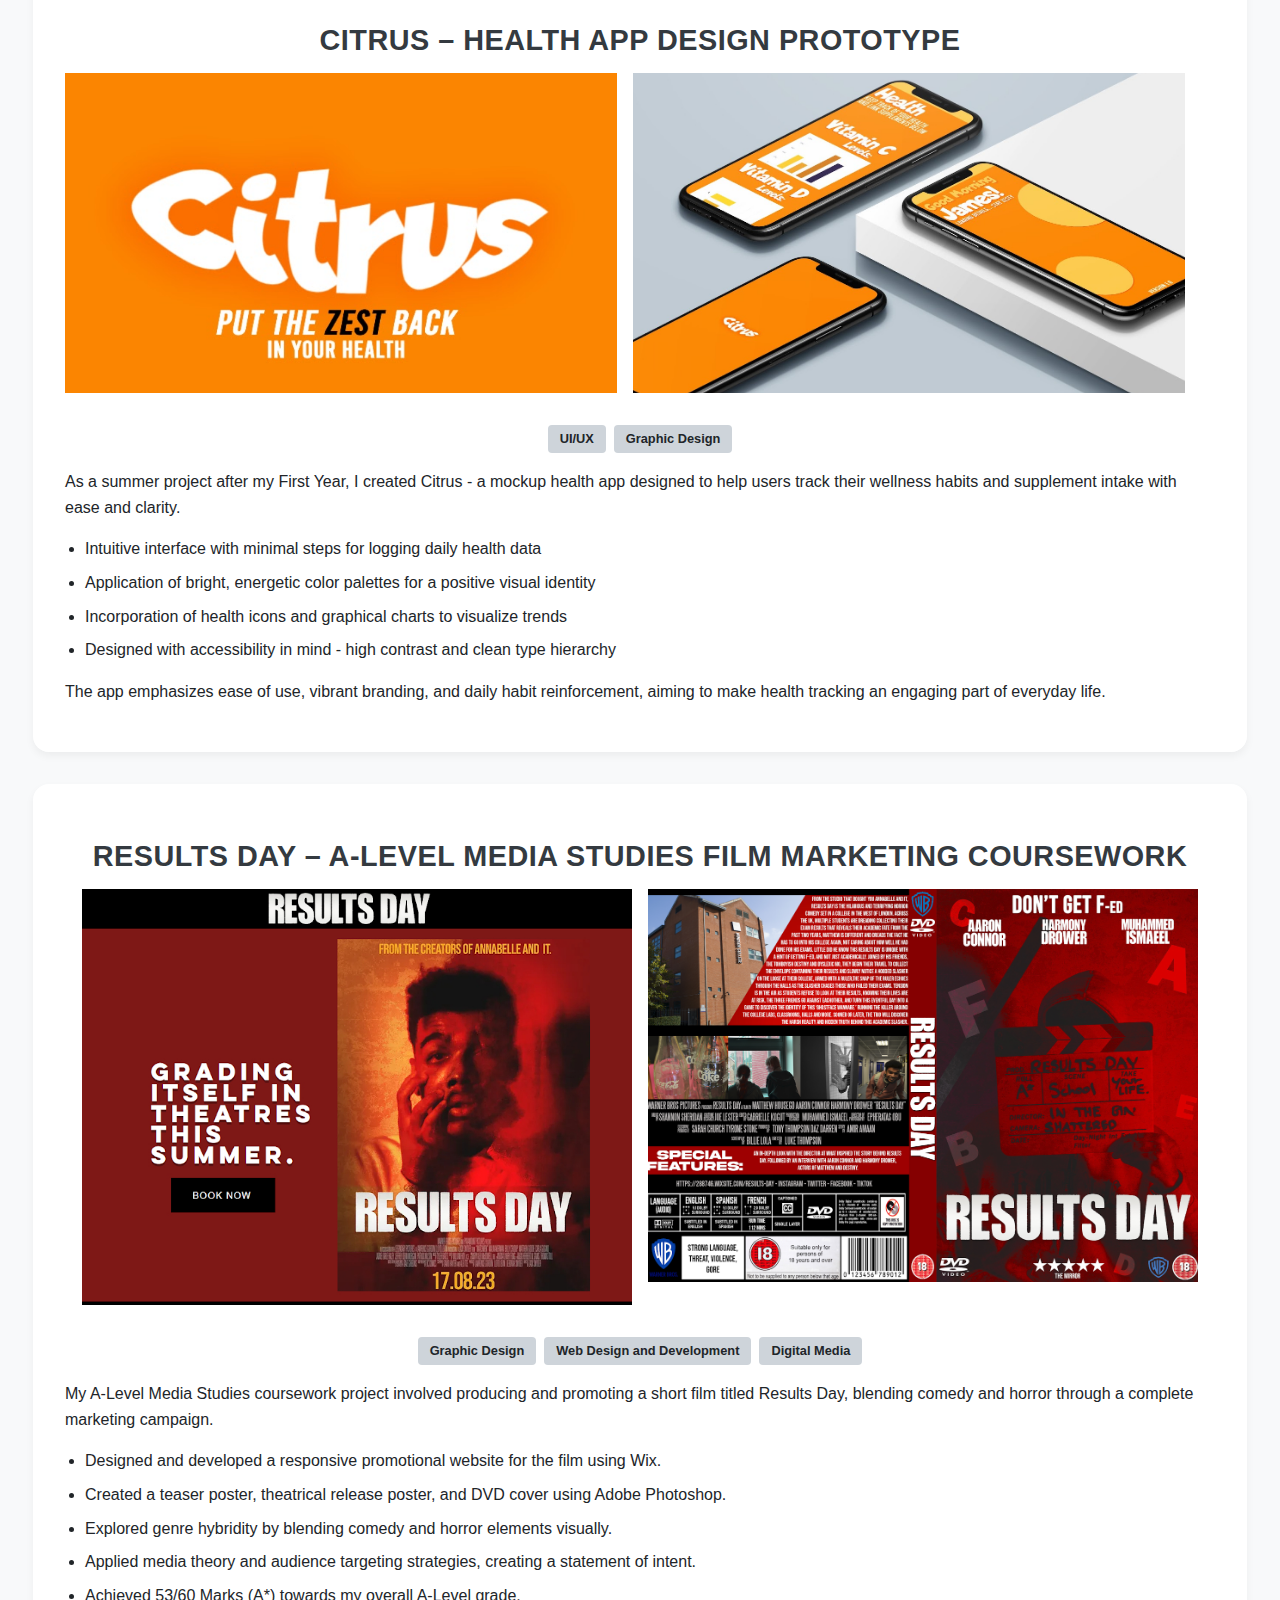
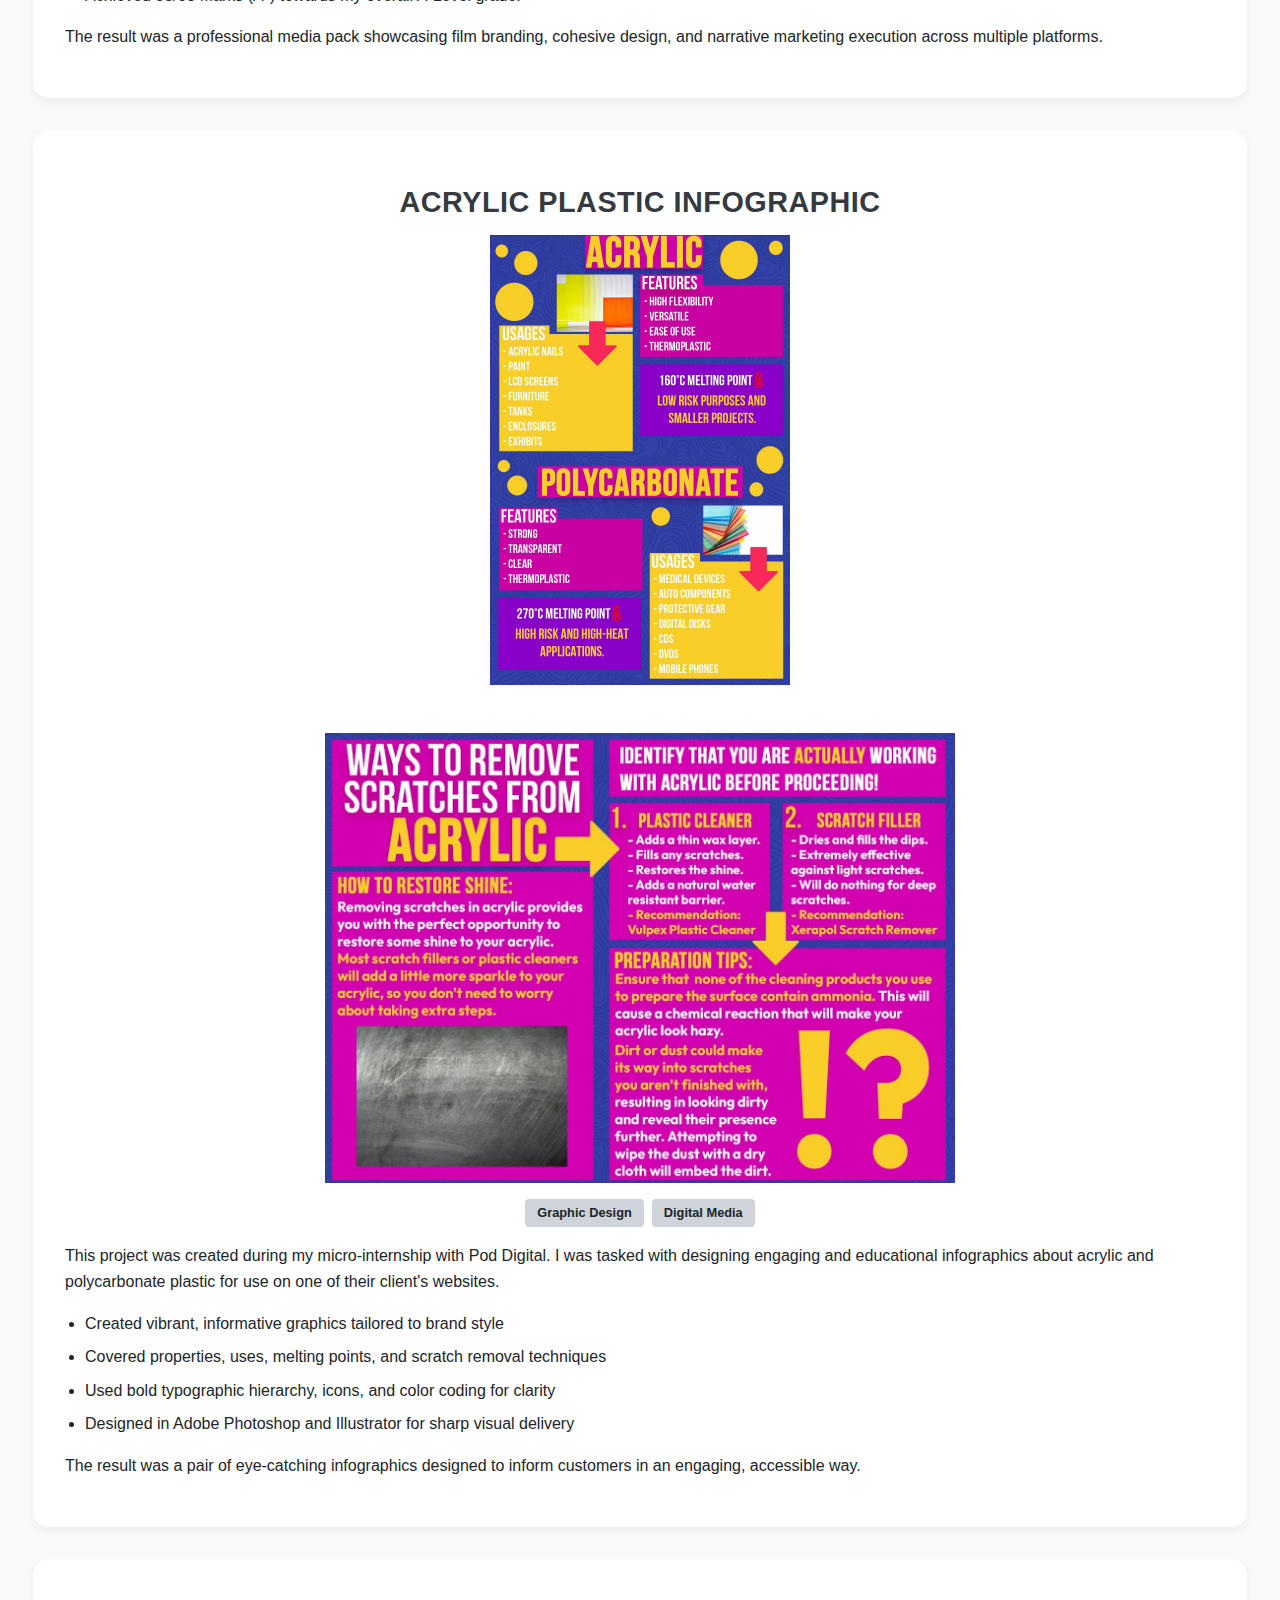
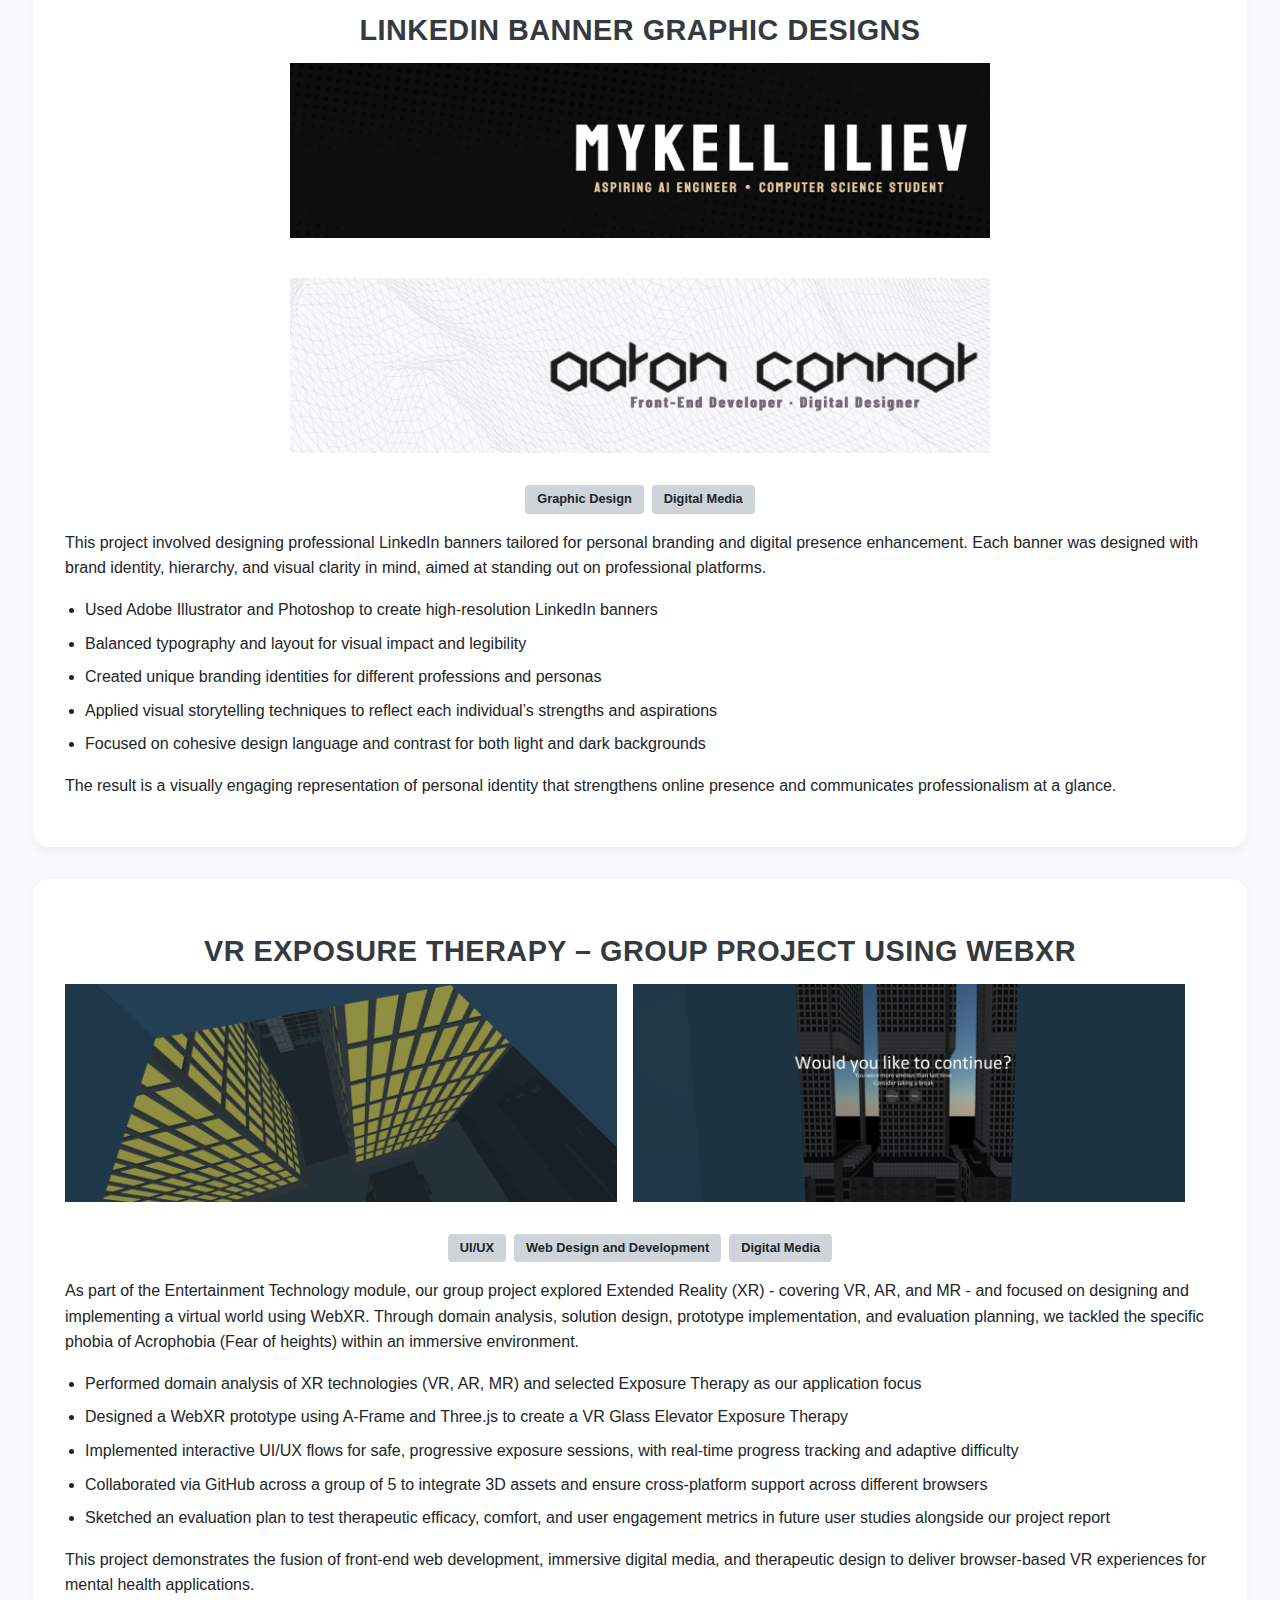
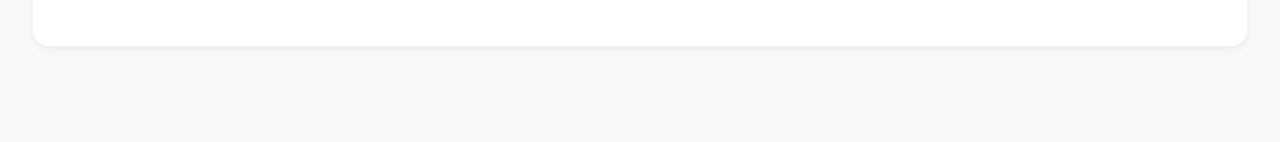
==== commit e422cb24: "Add VR Exposure Therapy project section to projects.html" ====
--- a/projects.html
+++ b/projects.html
@@ -1,4 +1,4 @@
-
+<!-- Aaron Matthew Connor 2025 -->
 <!DOCTYPE html>
 <html lang="en">
 <head>
@@ -10,7 +10,9 @@
 <body style="background-image: url('images/background.jpg'); background-size: cover; background-position: center;">
   <nav class="navbar">
     <div class="logo">
-      <img src="images/AaronConnor.png" alt="Aaron Connor Logo" class="logo-img small" />
+      <a href="index.html">
+        <img src="images/AaronConnor.png" alt="Aaron Connor Logo" class="logo-img small" />
+      </a>
     </div>
     <ul class="nav-links">
       <li><a href="index.html">Home</a></li>
@@ -19,48 +21,46 @@
   </nav>
 
   <!-- Filter Wrapper Box -->
-<section class="section filter-box">
-  <h2 class="filter-heading">Browse Projects</h2>
-  <div class="filter-buttons">
-    <button class="filter-btn active" data-filter="all">All</button>
-    <button class="filter-btn" data-filter="uiux">UI/UX</button>
-    <button class="filter-btn" data-filter="web">Web Design and Development</button>
-    <button class="filter-btn" data-filter="graphic">Graphic Design</button>
-    <button class="filter-btn" data-filter="digital">Digital Media</button>
-    <button class="filter-btn" data-filter="photo">Photography</button>
+  <section class="section filter-box">
+    <h2 class="filter-heading">Browse Projects</h2>
+    <div class="filter-buttons">
+      <button class="filter-btn active" data-filter="all">All</button>
+      <button class="filter-btn" data-filter="uiux">UI/UX</button>
+      <button class="filter-btn" data-filter="web">Web Design and Development</button>
+      <button class="filter-btn" data-filter="graphic">Graphic Design</button>
+      <button class="filter-btn" data-filter="digital">Digital Media</button>
+      <button class="filter-btn" data-filter="photo">Photography</button>
+    </div>
+  </section>
+
+  <!-- Projects -->
+  <div class="project-box uiux web graphic">
+    <h2>My Portfolio – Personal Website</h2>
+    
+    <!-- Centered Image Wrapper -->
+    <div class="centered-image">
+      <img src="images/Portfolio1.jpg" alt="Aaron Connor Portfolio Screenshot 1" />
+    </div>
+
+    <p class="project-tags">
+      <span>UI/UX</span>
+      <span>Web Design and Development</span>
+      <span>Graphic Design</span>
+    </p>
+    
+    <p>My personal website was built completely from scratch using HTML, CSS, and JavaScript – no templates or frameworks. It serves as an evolving digital portfolio showcasing my academic journey, technical projects, and creative work from Sixth Form to university.</p>
+    
+    <ul>
+      <li>Designed a clean, modern UI/UX to reflect my identity as a developer and designer</li>
+      <li>Implemented category-based filtering system with interactive project views</li>
+      <li>Developed a responsive layout for accessibility across all devices</li>
+      <li>Created custom assets including header graphics and UI cards using Adobe Photoshop</li>
+      <li>Continuously updated to reflect latest projects, achievements, and experience</li>
+    </ul>
+    
+    <p>This site is not just a portfolio – it’s a creative canvas that combines form, function, and storytelling to represent my growth as a digital designer and developer.</p>
   </div>
-</section>
-
-
-  <!-- Projects -->
-<div class="project-box uiux web graphic">
-  <h2>My Portfolio – Personal Website</h2>
-  
-  <!-- Centered Image Wrapper -->
-  <div class="centered-image">
-    <img src="images/Portfolio1.jpg" alt="Aaron Connor Portfolio Screenshot 1" />
-  </div>
-
-  <p class="project-tags">
-    <span>UI/UX</span>
-    <span>Web Design and Development</span>
-    <span>Graphic Design</span>
-  </p>
-  
-  <p>My personal website was built completely from scratch using HTML, CSS, and JavaScript – no templates or frameworks. It serves as an evolving digital portfolio showcasing my academic journey, technical projects, and creative work from Sixth Form to university.</p>
-  
-  <ul>
-    <li>Designed a clean, modern UI/UX to reflect my identity as a developer and designer</li>
-    <li>Implemented category-based filtering system with interactive project views</li>
-    <li>Developed a responsive layout for accessibility across all devices</li>
-    <li>Created custom assets including header graphics and UI cards using Adobe Photoshop</li>
-    <li>Continuously updated to reflect latest projects, achievements, and experience</li>
-  </ul>
-  
-  <p>This site is not just a portfolio – it’s a creative canvas that combines form, function, and storytelling to represent my growth as a digital designer and developer.</p>
-</div>
-
-  
+
   <div class="project-box web project-npv">
     <h2>Net Present Value Website Calculator</h2>
     <div class="project-images">
@@ -103,7 +103,6 @@
     <p>The result is a clean, event-ready platform that highlights both visual impact and dynamic interactivity.</p>
   </div>
   
-  
   <section class="section projects">
     <div class="project-box photo">
       <h2>Old Technologies – A-Level Photography Component 2</h2>
@@ -131,7 +130,6 @@
         <img src="images/GetOverIt.jpg" alt="Get Over It Poster" />
         <img src="images/GrowAPair.jpg" alt="Grow A Pair Poster" />
       </div>
-      
       <p class="project-tags">
         <span>Graphic Design</span>
       </p>
@@ -150,32 +148,23 @@
 
     <div class="project-box uiux graphic">
       <h2>CompuTutor – Computing Tutor App Prototype</h2>
-    
-      <!-- Properly centered images -->
       <div class="project-images center-compututor">
         <img src="images/CompuTutor UI.jpg" alt="CompuTutor UI" />
         <img src="images/CompuTutor Phone Mockup.png" alt="CompuTutor Phone Mockup" />
       </div>
-    
-      <!-- Tags are correctly outside image wrapper -->
       <p class="project-tags">
         <span>UI/UX</span>
         <span>Graphic Design</span>
       </p>
-    
       <p>Before the start of my 2nd Year of university, I designed CompuTutor - a mobile app prototype aimed at helping students access computing help and connect with tutors through a user-friendly interface.</p>
-    
       <ul>
         <li>Clear onboarding interface and minimalistic visual design to reduce cognitive load</li>
         <li>Application of the 60-30-10 color rule to create a balanced and engaging UI</li>
         <li>Responsive mockups developed for consistent experience across phone and tablet</li>
         <li>Focused on accessibility and visual hierarchy to support intuitive user journeys</li>
       </ul>
-    
       <p>The result is a polished and cohesive interface prototype that blends education with accessibility — designed to support learners through clean design and effective navigation.</p>
     </div>    
-    
-    
     
     <div class="project-box photo">
       <h2>Separation – A-Level Photography Personal Investigation (Component 1)</h2>
@@ -189,7 +178,7 @@
       <ul>
         <li>Photocopier-created distortion for “glass-paned” illusion</li>
         <li>Glitching, liquify effects, and textured overlays in Adobe Photoshop</li>
-        <li>Fragmented prints rearranged like a puzzle, mirroring identity loss </li>
+        <li>Fragmented prints rearranged like a puzzle, mirroring identity loss</li>
         <li>Achieved 112/120 Marks (1 Mark from an A*) towards my final A-Level grade</li>
       </ul>
       <p>The final image expresses vulnerability and emotional disconnection through texture, perspective, and form.</p>
@@ -214,27 +203,25 @@
       </ul>
       <p>The app emphasizes ease of use, vibrant branding, and daily habit reinforcement, aiming to make health tracking an engaging part of everyday life.</p>
     </div>
+
     <div class="project-box graphic digital web">
       <h2>Results Day – A-Level Media Studies Film Marketing Coursework</h2>
-    
       <div class="project-images project-resultsday-stacked">
         <img src="images/ResultsDayWebsite.jpg" alt="Results Day Website Design" class="stacked-img" />
         <img src="images/ResultsDayDVDCover.png" alt="Results Day DVD Cover" class="stacked-img" />
       </div>
-    
       <p class="project-tags">
         <span>Graphic Design</span>
         <span>Web Design and Development</span>
         <span>Digital Media</span>
       </p>
-    
-      <p> My A-Level Media Studies coursework project involved producing and promoting a short film titled Results Day, blending comedy and horror through a complete marketing campaign.</p>
-      <ul>
-        <li>Designed and developed a responsive promotional website for the film using Wix. </li>
-        <li>Created a teaser poster, theatrical release poster, and DVD cover using Adobe Photoshop. </li>
-        <li>Explored genre hybridity by blending comedy and horror elements visually. </li>
-        <li>Applied media theory and audience targeting strategies, creating a statement of intent. </li>
-        <li>Achieved 53/60 Marks (A*) towards my overall A-Level grade. </li>
+      <p>My A-Level Media Studies coursework project involved producing and promoting a short film titled Results Day, blending comedy and horror through a complete marketing campaign.</p>
+      <ul>
+        <li>Designed and developed a responsive promotional website for the film using Wix.</li>
+        <li>Created a teaser poster, theatrical release poster, and DVD cover using Adobe Photoshop.</li>
+        <li>Explored genre hybridity by blending comedy and horror elements visually.</li>
+        <li>Applied media theory and audience targeting strategies, creating a statement of intent.</li>
+        <li>Achieved 53/60 Marks (A*) towards my overall A-Level grade.</li>
       </ul>
       <p>The result was a professional media pack showcasing film branding, cohesive design, and narrative marketing execution across multiple platforms.</p>
     </div>
@@ -283,12 +270,28 @@
       </ul>
       <p>The result is a visually engaging representation of personal identity that strengthens online presence and communicates professionalism at a glance.</p>
     </div>
-    
-    
-    
-    
-        
-    
+    <div class="project-box uiux web digital">
+      <h2>VR Exposure Therapy – Group Project Using WebXR</h2>
+      <div class="project-images">
+        <img src="images/VRExposureTherapy1.png" alt="WebXR VR Exposure Therapy" />
+        <img src="images/VRExposureTherapy2.png" alt="WebXR VR Exposure Therapy 2" />
+      </div>
+      <p class="project-tags">
+        <span>UI/UX</span>
+        <span>Web Design and Development</span>
+        <span>Digital Media</span>
+      </p>
+      <p>As part of the Entertainment Technology module, our group project explored Extended Reality (XR) - covering VR, AR, and MR - and focused on designing and implementing a virtual world using WebXR. Through domain analysis, solution design, prototype implementation, and evaluation planning, we tackled the specific phobia of Acrophobia (Fear of heights) within an immersive environment.</p>
+      <ul>
+        <li>Performed domain analysis of XR technologies (VR, AR, MR) and selected Exposure Therapy as our application focus</li>
+        <li>Designed a WebXR prototype using A-Frame and Three.js to create a VR Glass Elevator Exposure Therapy</li>
+        <li>Implemented interactive UI/UX flows for safe, progressive exposure sessions, with real-time progress tracking and adaptive difficulty</li>
+        <li>Collaborated via GitHub across a group of 5 to integrate 3D assets and ensure cross‑platform support across different browsers </li>
+        <li>Sketched an evaluation plan to test therapeutic efficacy, comfort, and user engagement metrics in future user studies alongside our project report</li>
+      </ul>
+      <p>This project demonstrates the fusion of front‑end web development, immersive digital media, and therapeutic design to deliver browser‑based VR experiences for mental health applications.</p>
+    </div>    
+  </section>
 
   <script>
     const buttons = document.querySelectorAll(".filter-btn");
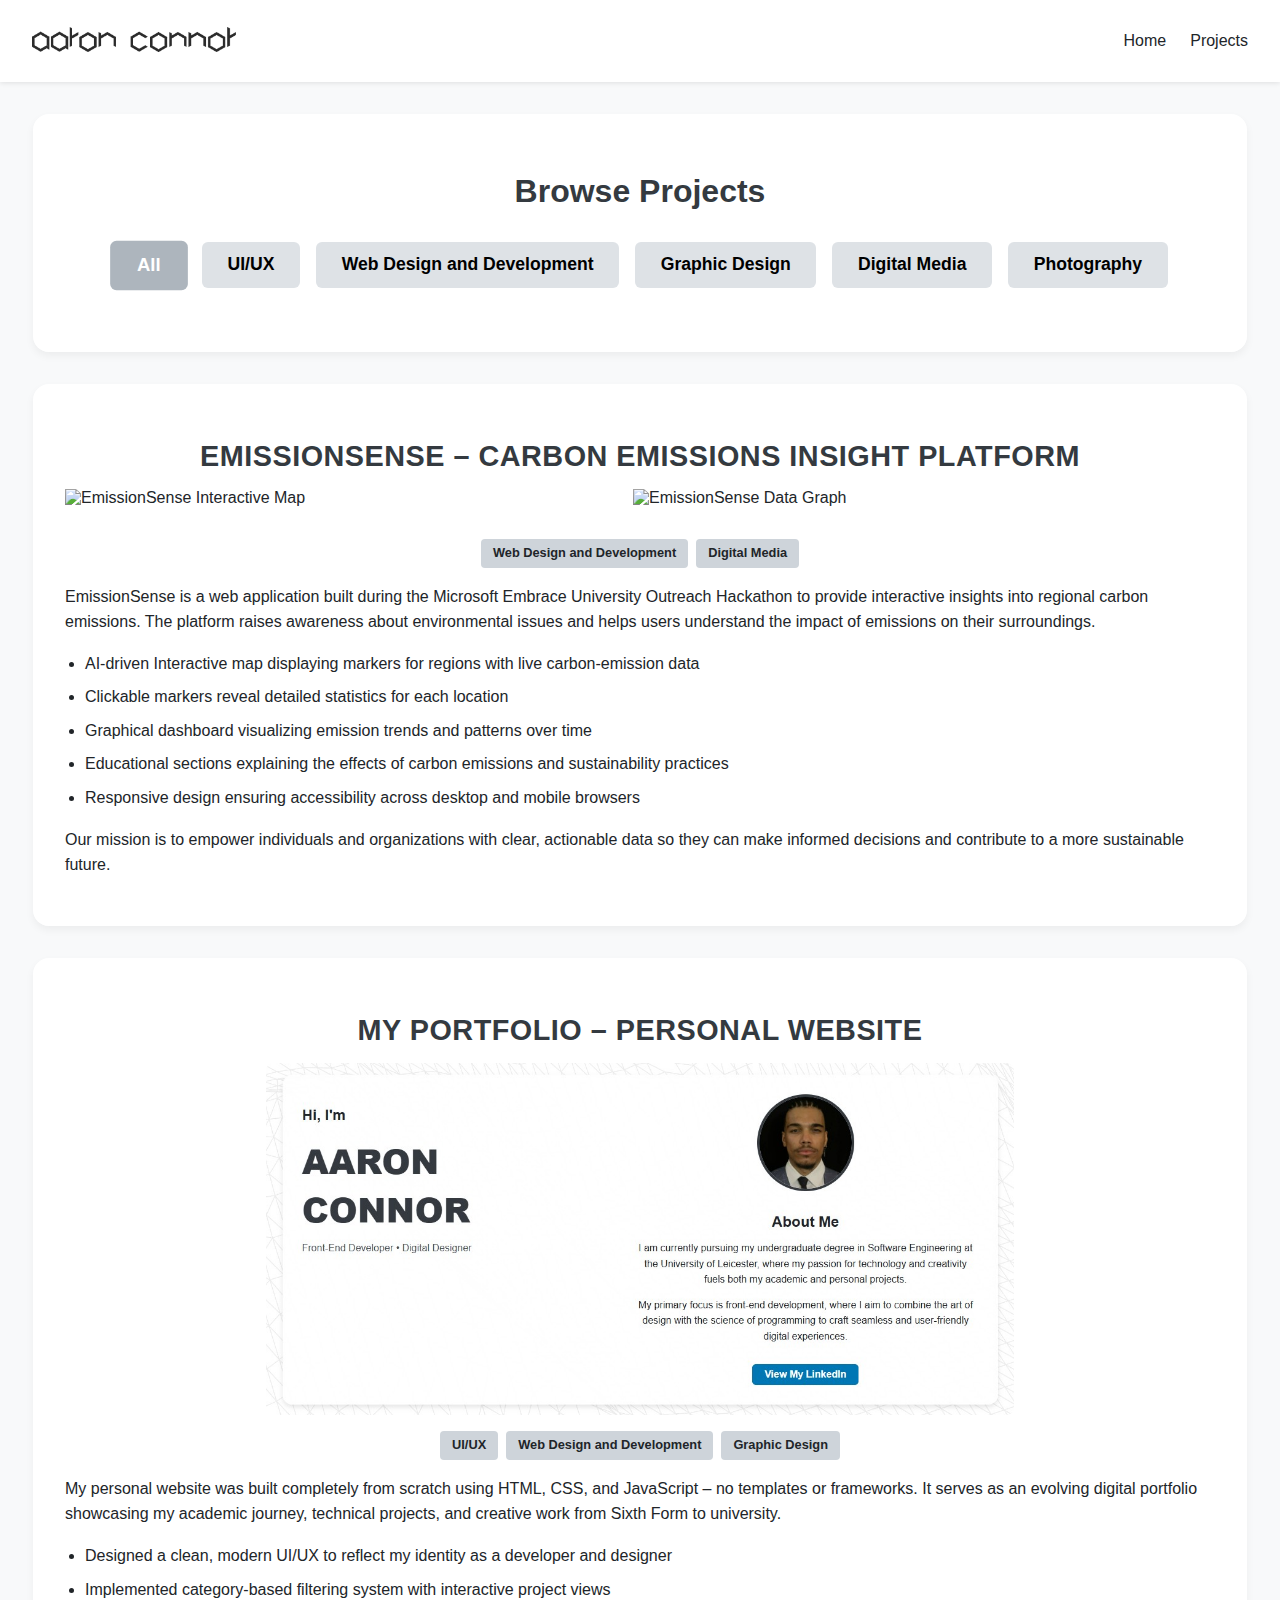
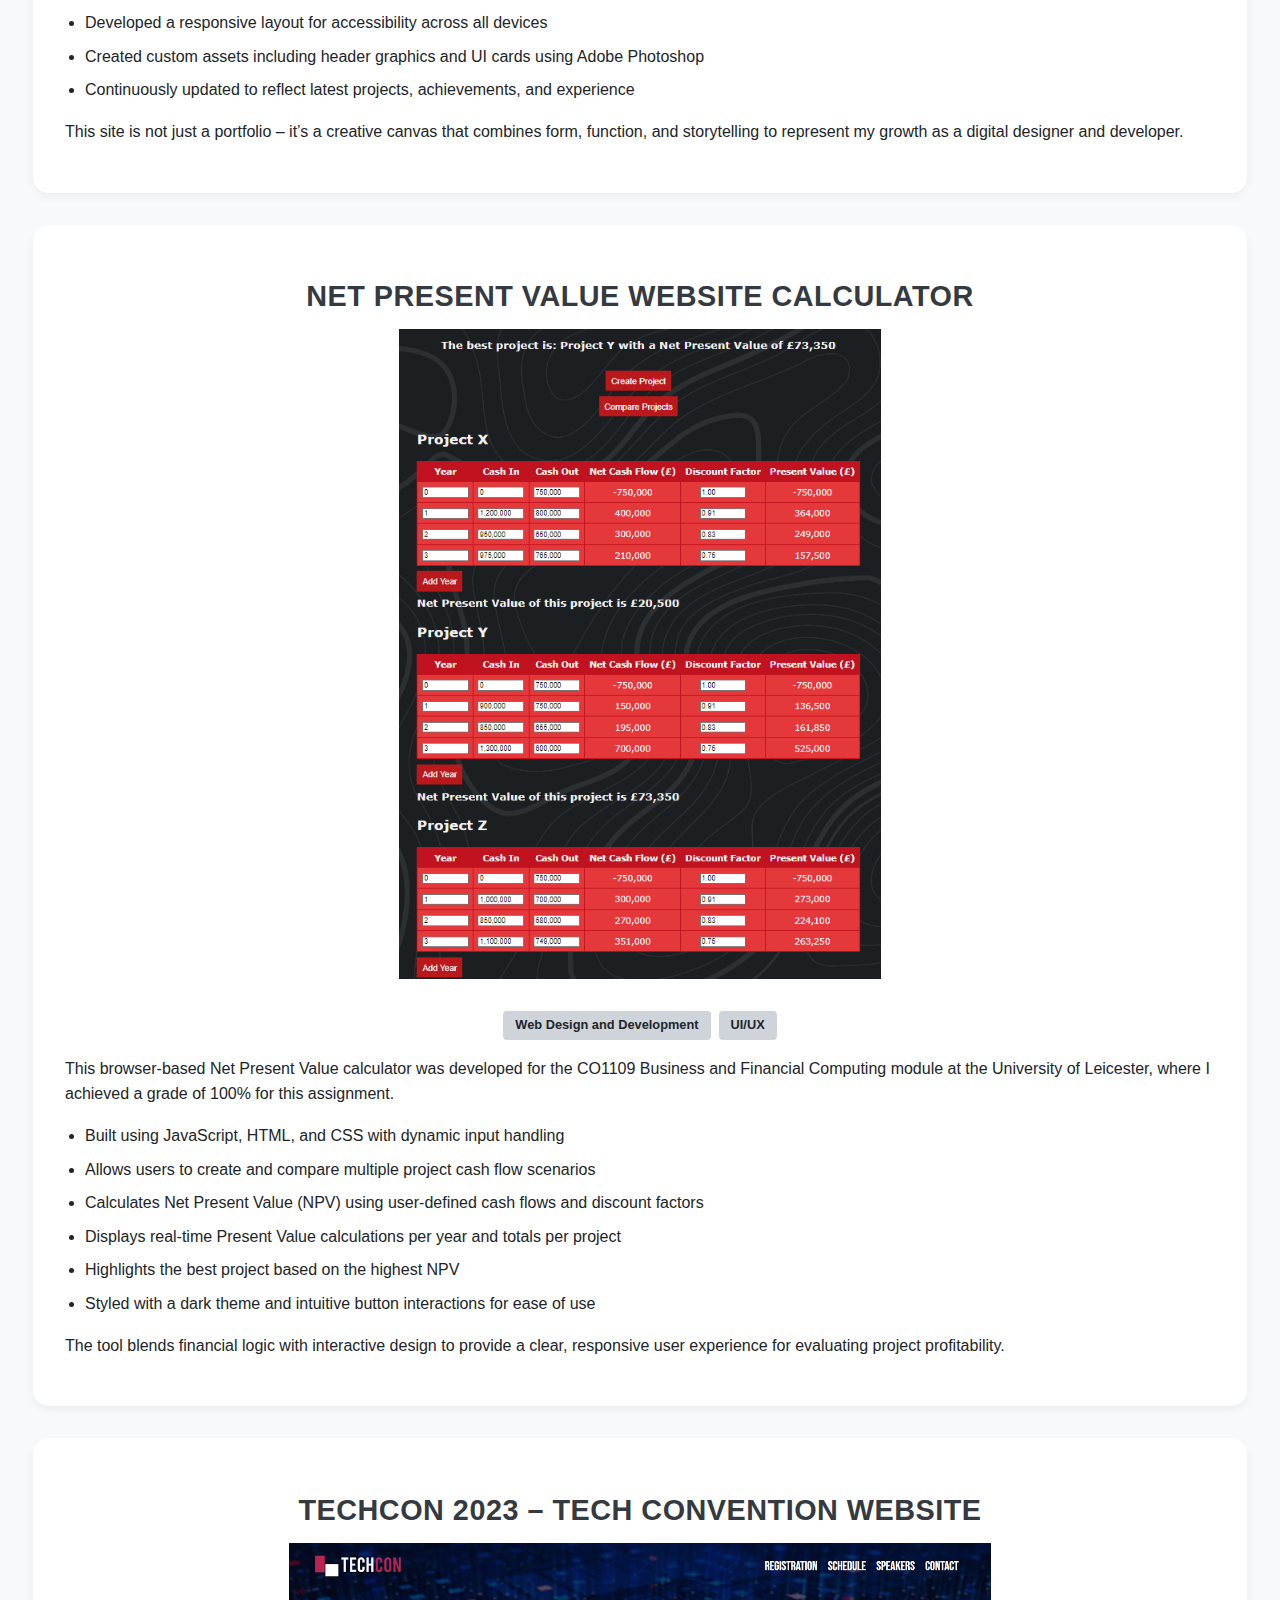
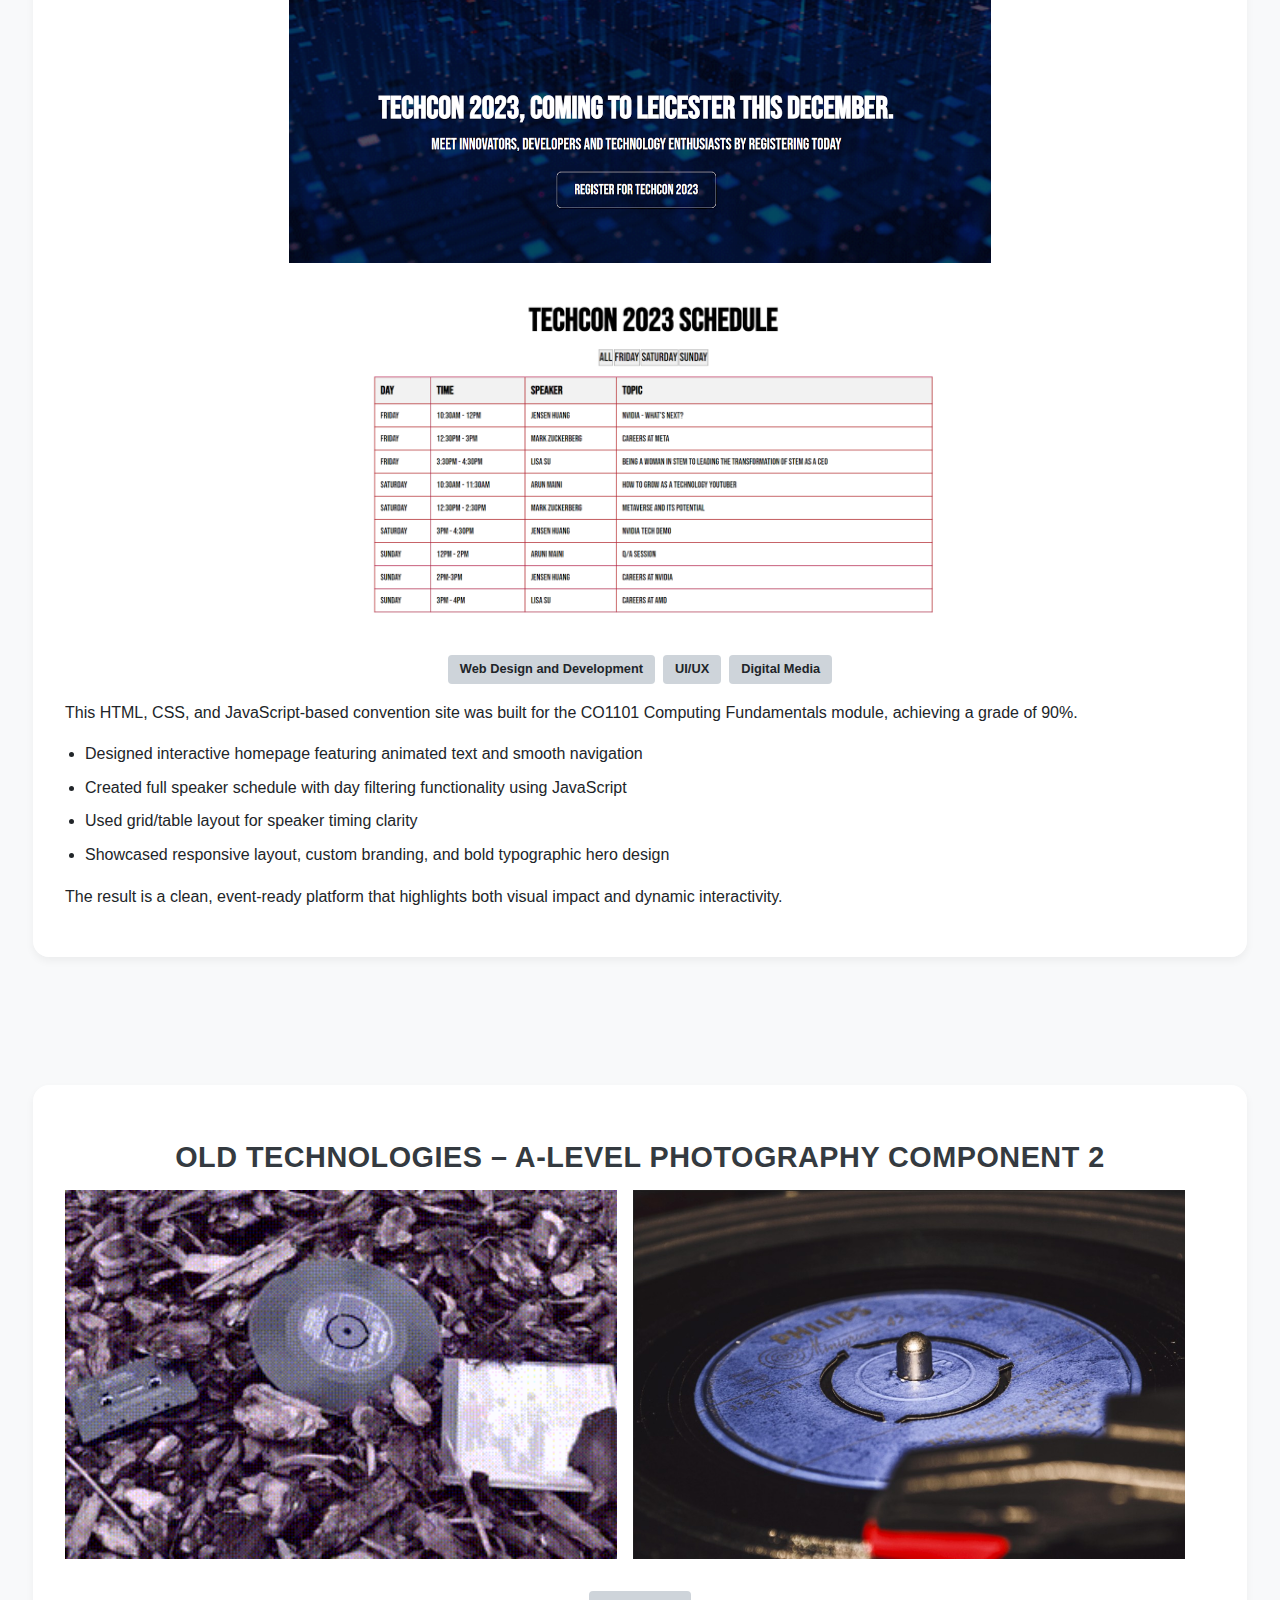
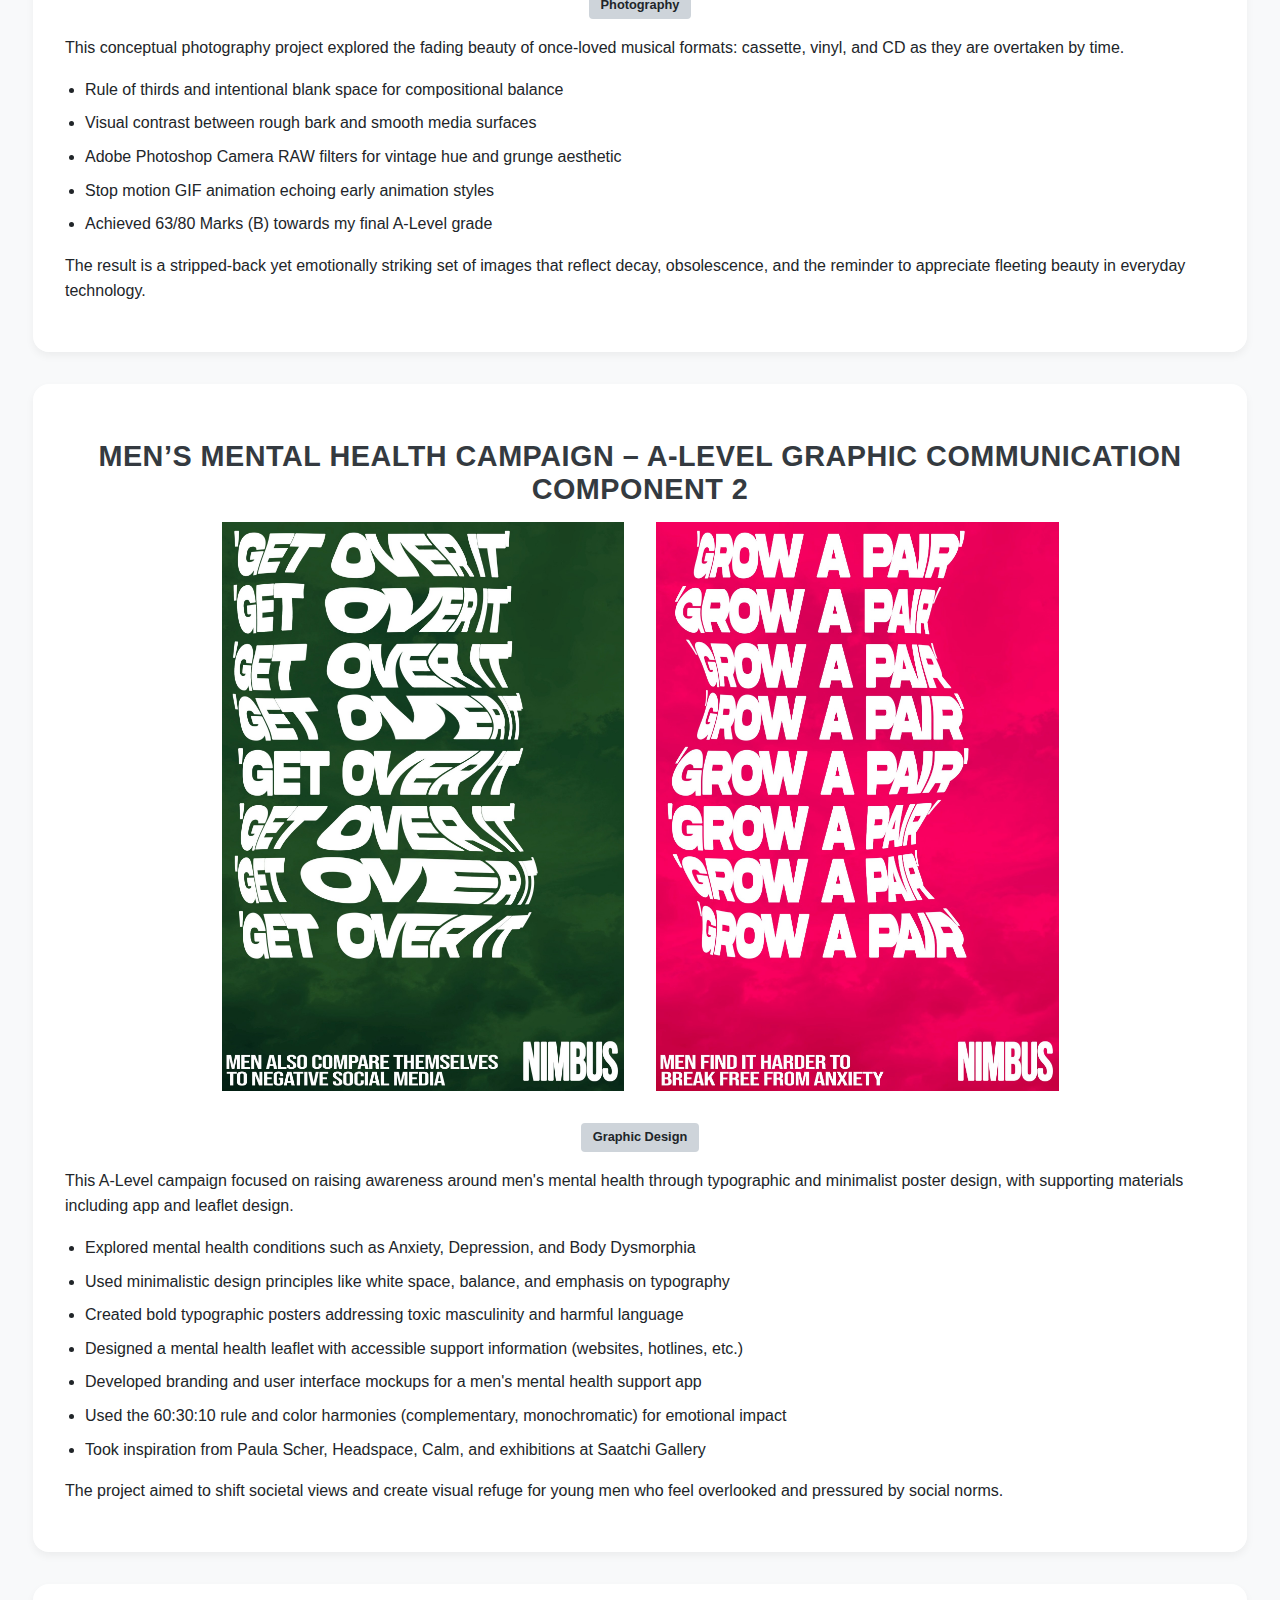
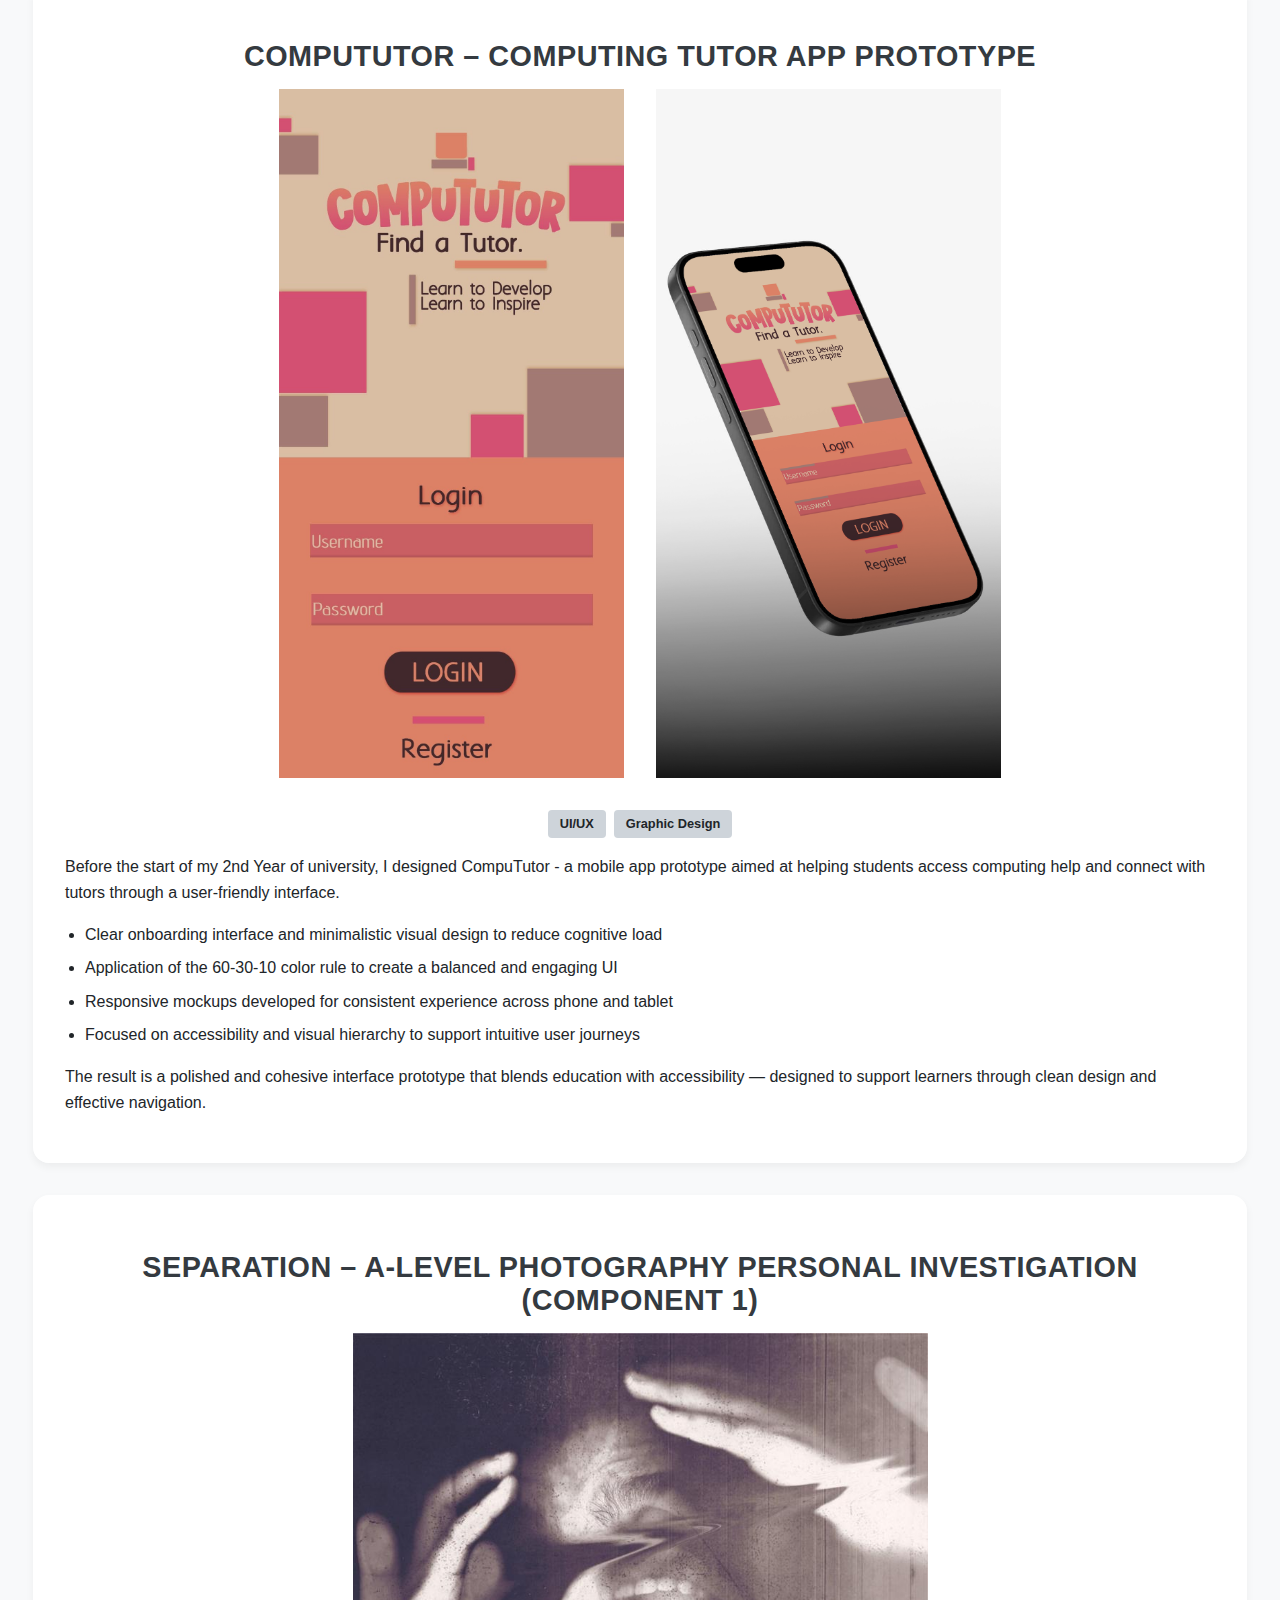
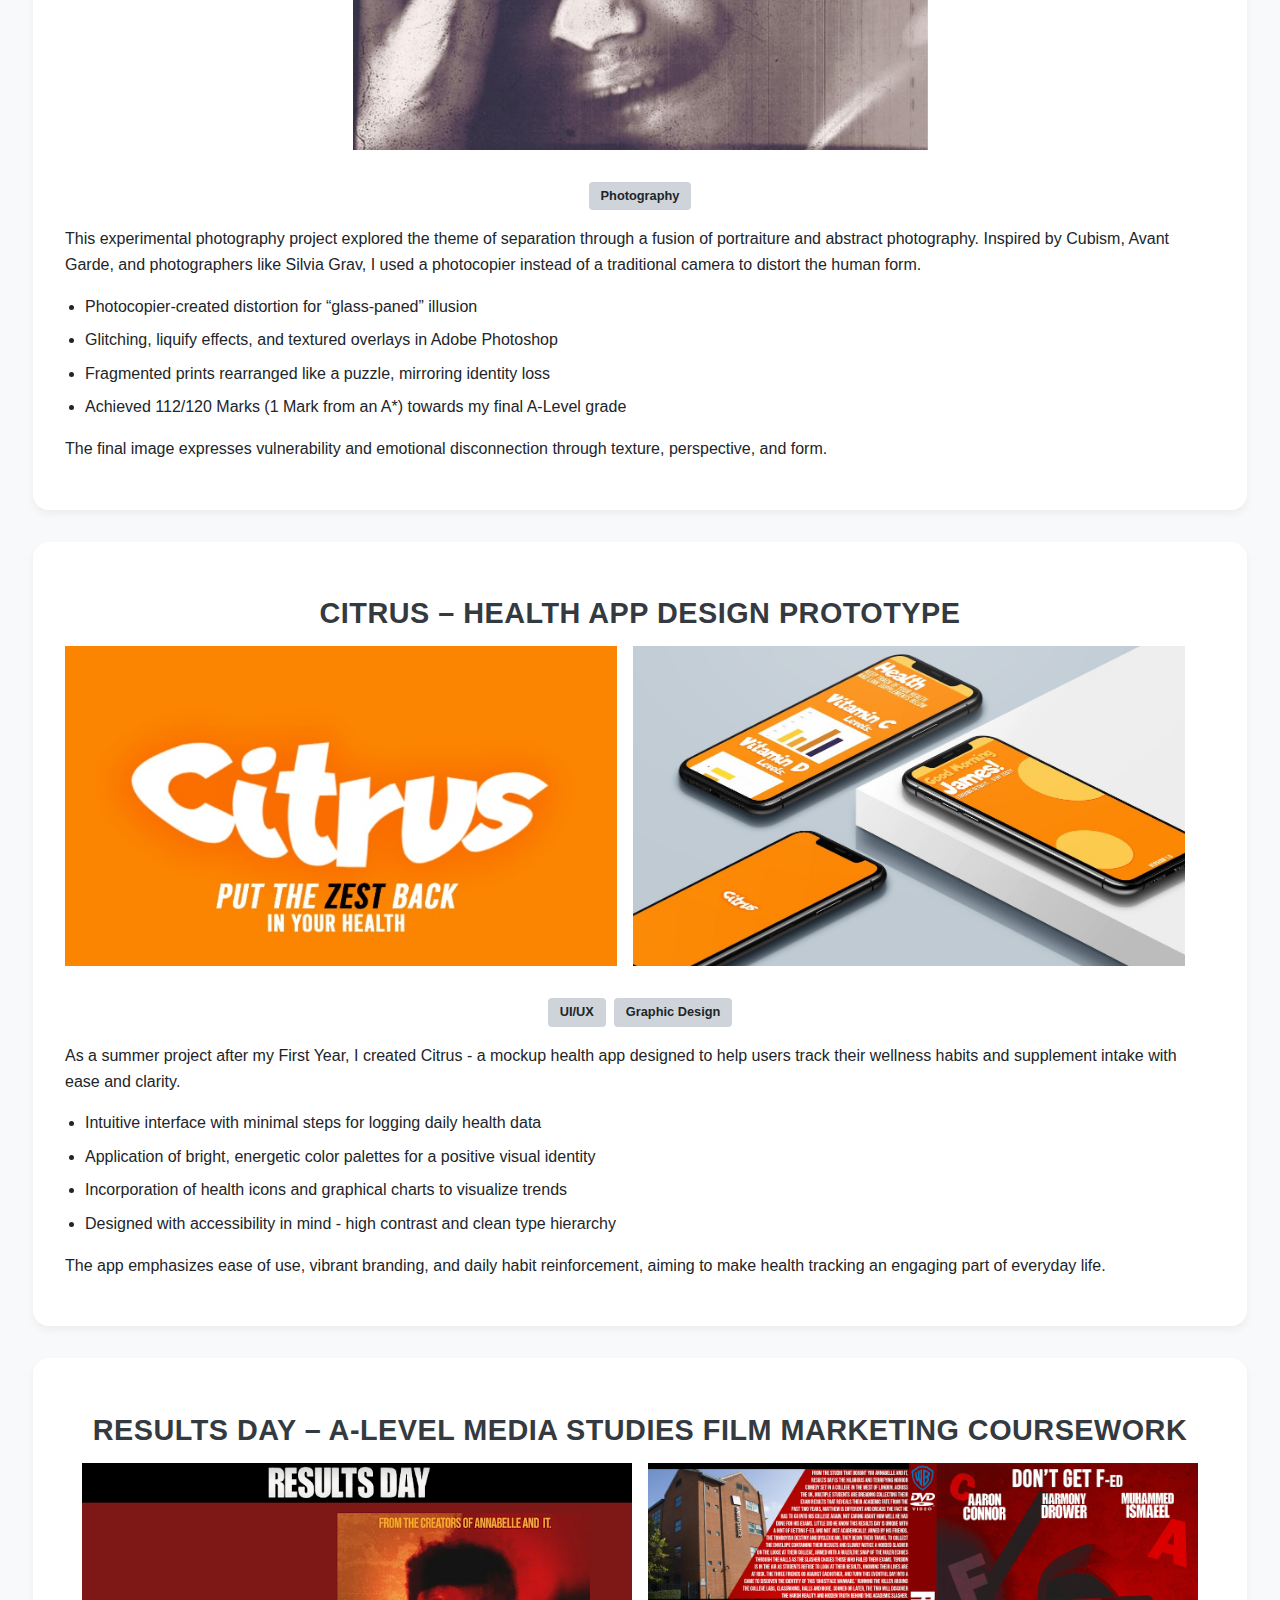
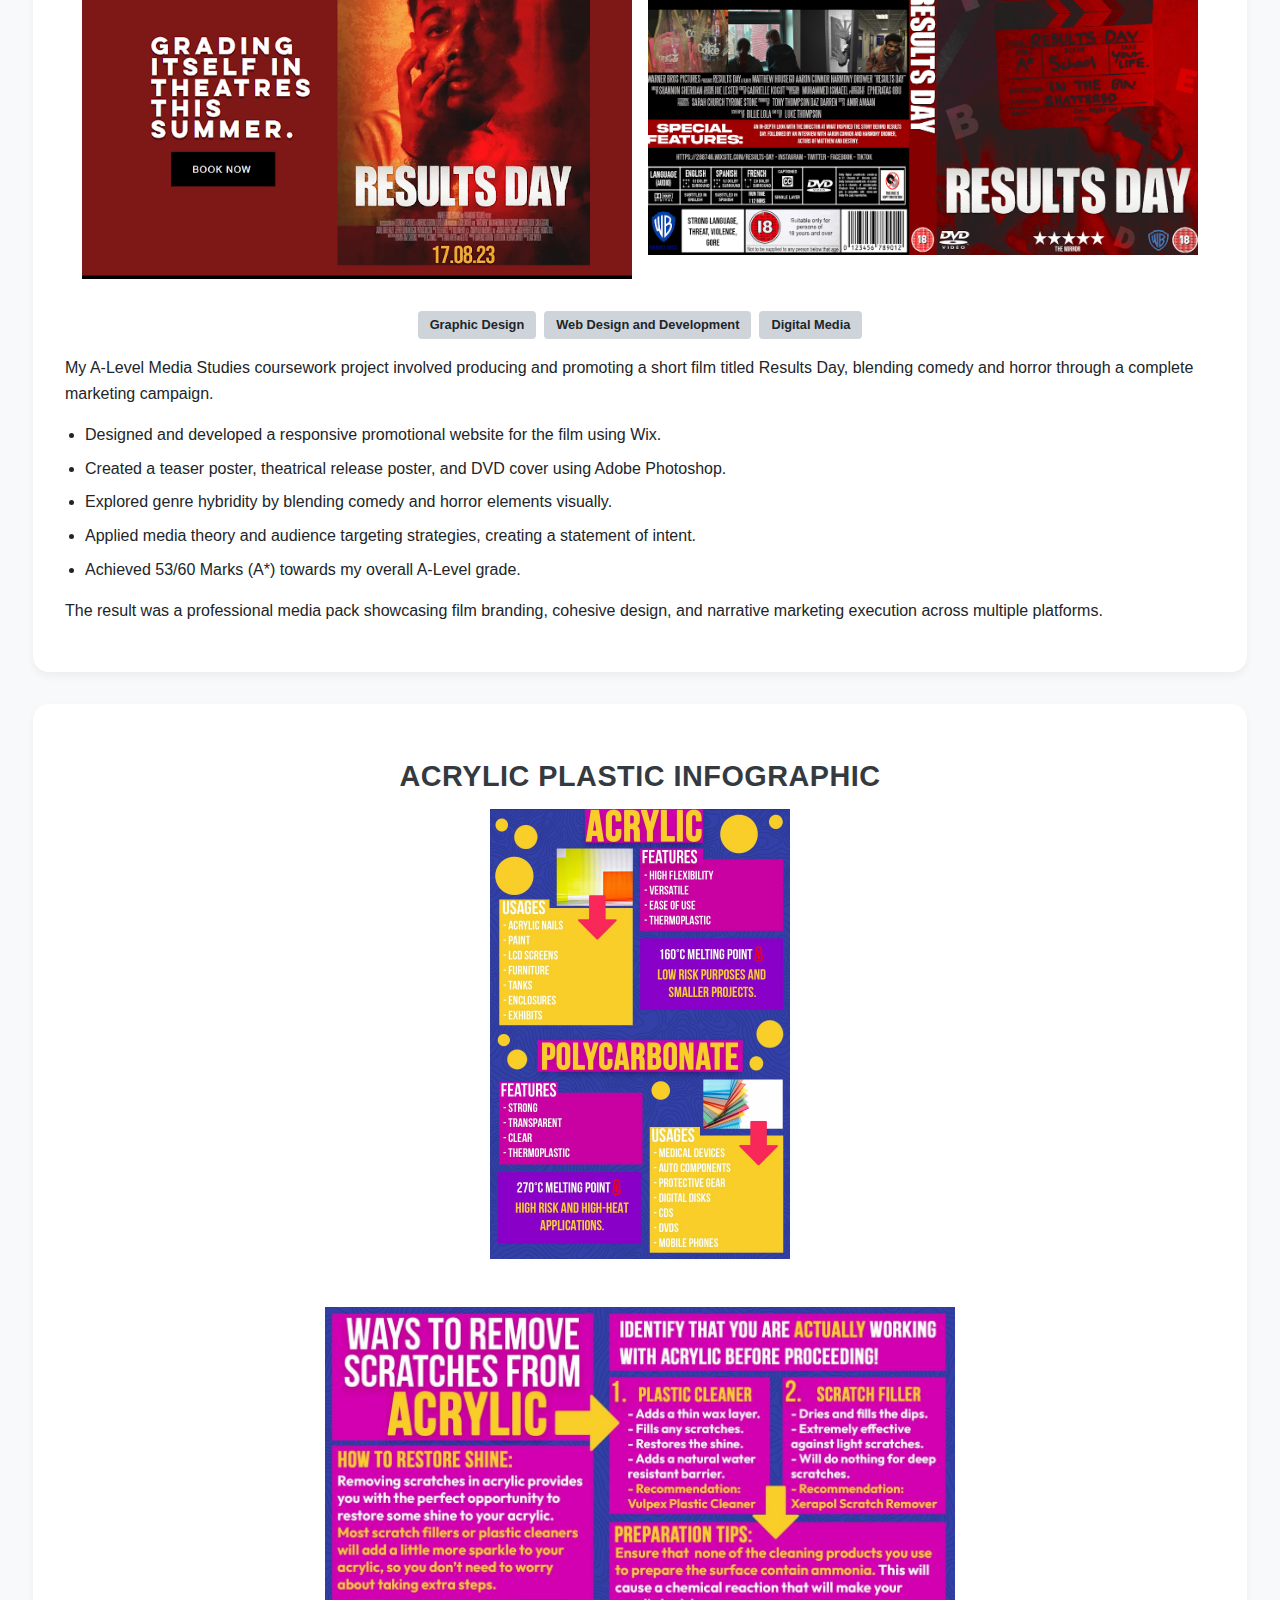
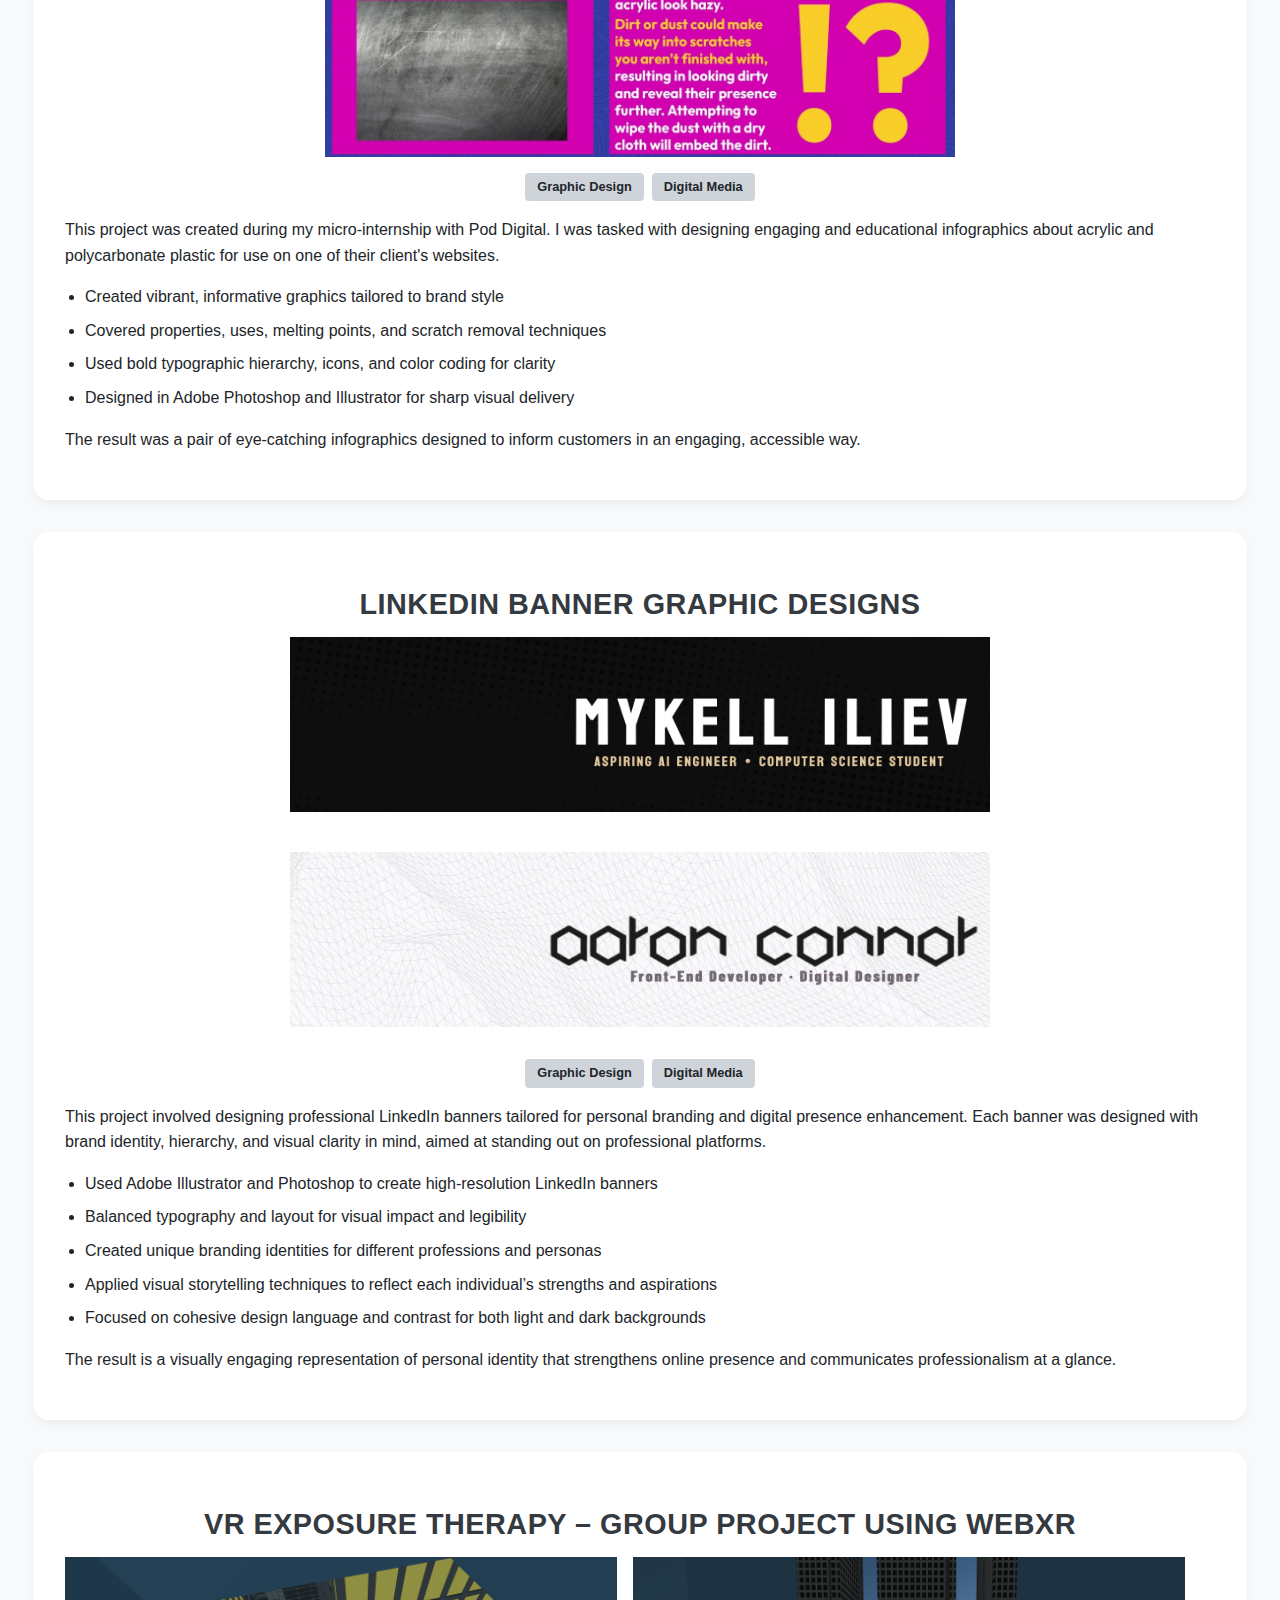
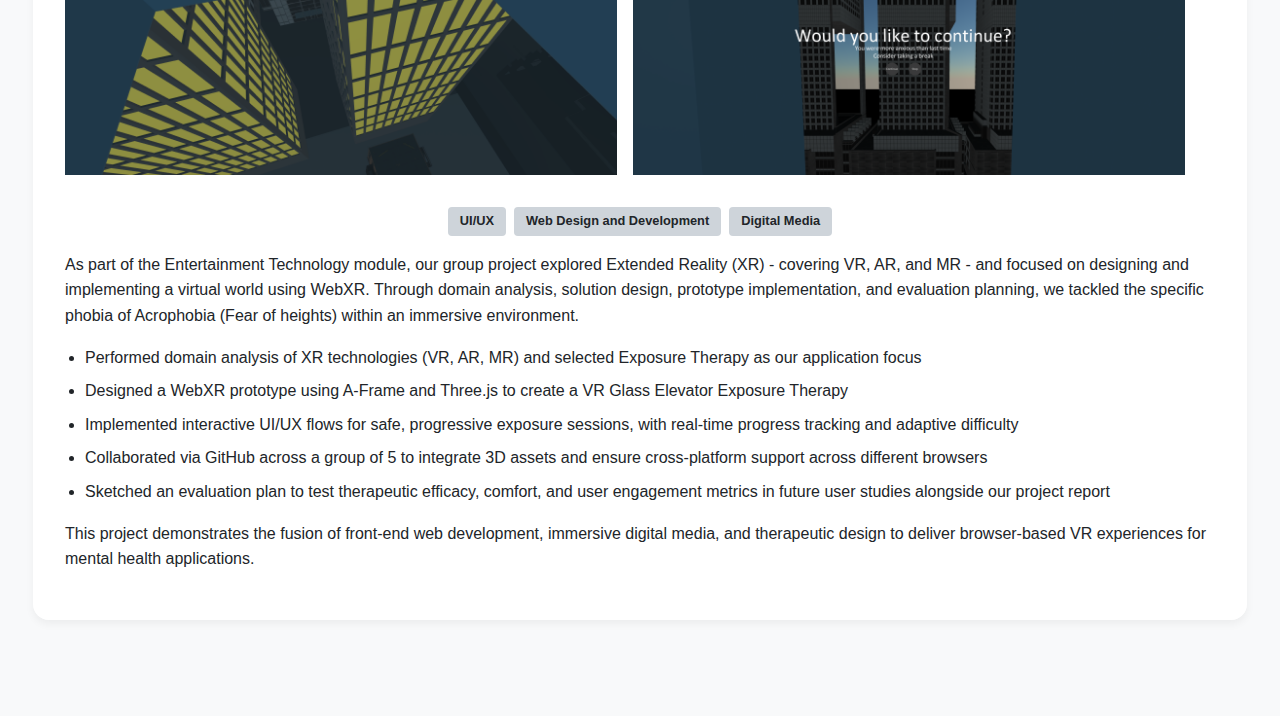
==== commit 420f19e2: "EmissionSense Project added" ====
--- a/projects.html
+++ b/projects.html
@@ -34,6 +34,27 @@
   </section>
 
   <!-- Projects -->
+  <div class="project-box web digital">
+    <h2>EmissionSense – Carbon Emissions Insight Platform</h2>
+    <div class="project-images">
+      <img src="images/EmissionSense1.jpg" alt="EmissionSense Interactive Map" />
+      <img src="images/EmissionSense2.png" alt="EmissionSense Data Graph" />
+    </div>
+    <p class="project-tags">
+      <span>Web Design and Development</span>
+      <span>Digital Media</span>
+    </p>
+    <p>EmissionSense is a web application built during the Microsoft Embrace University Outreach Hackathon to provide interactive insights into regional carbon emissions. The platform raises awareness about environmental issues and helps users understand the impact of emissions on their surroundings.</p>
+    <ul>
+      <li>AI-driven Interactive map displaying markers for regions with live carbon‐emission data</li>
+      <li>Clickable markers reveal detailed statistics for each location</li>
+      <li>Graphical dashboard visualizing emission trends and patterns over time</li>
+      <li>Educational sections explaining the effects of carbon emissions and sustainability practices</li>
+      <li>Responsive design ensuring accessibility across desktop and mobile browsers</li>
+    </ul>
+    <p>Our mission is to empower individuals and organizations with clear, actionable data so they can make informed decisions and contribute to a more sustainable future.</p>
+  </div>
+  
   <div class="project-box uiux web graphic">
     <h2>My Portfolio – Personal Website</h2>
     
